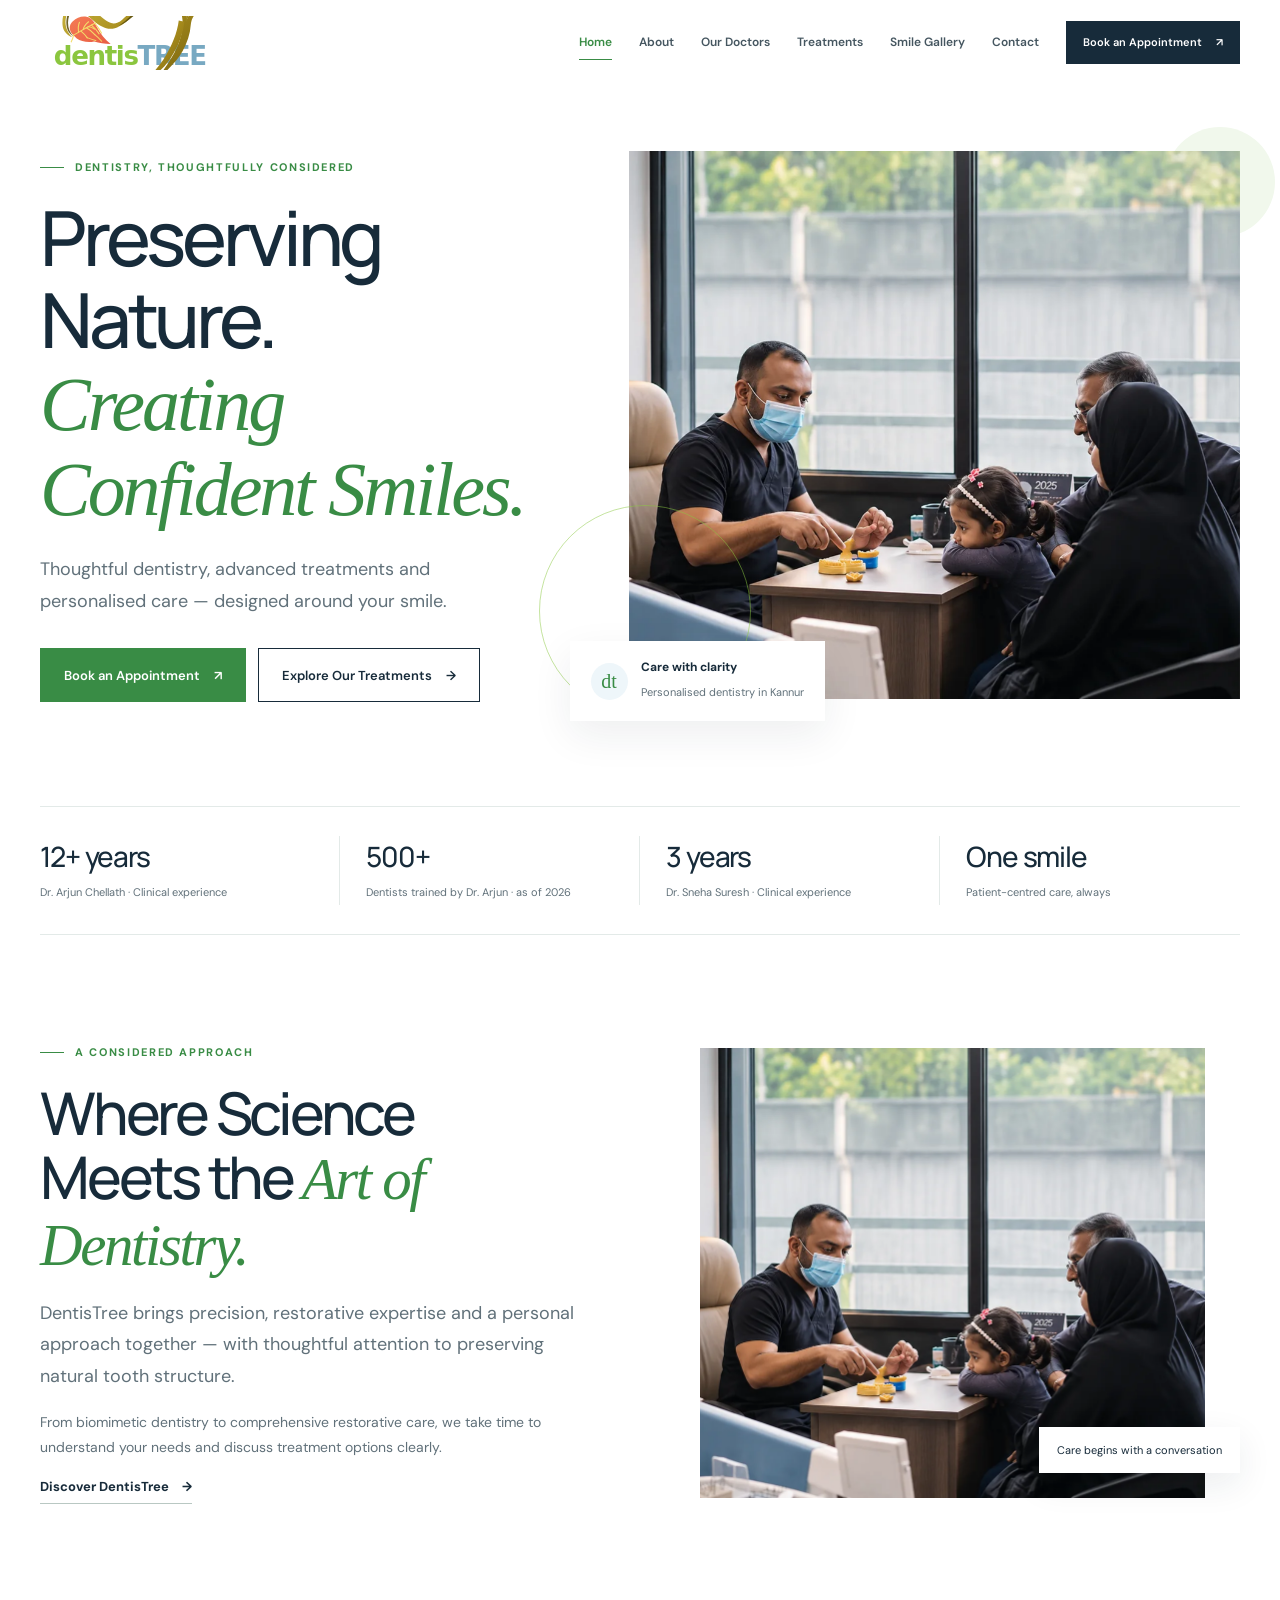
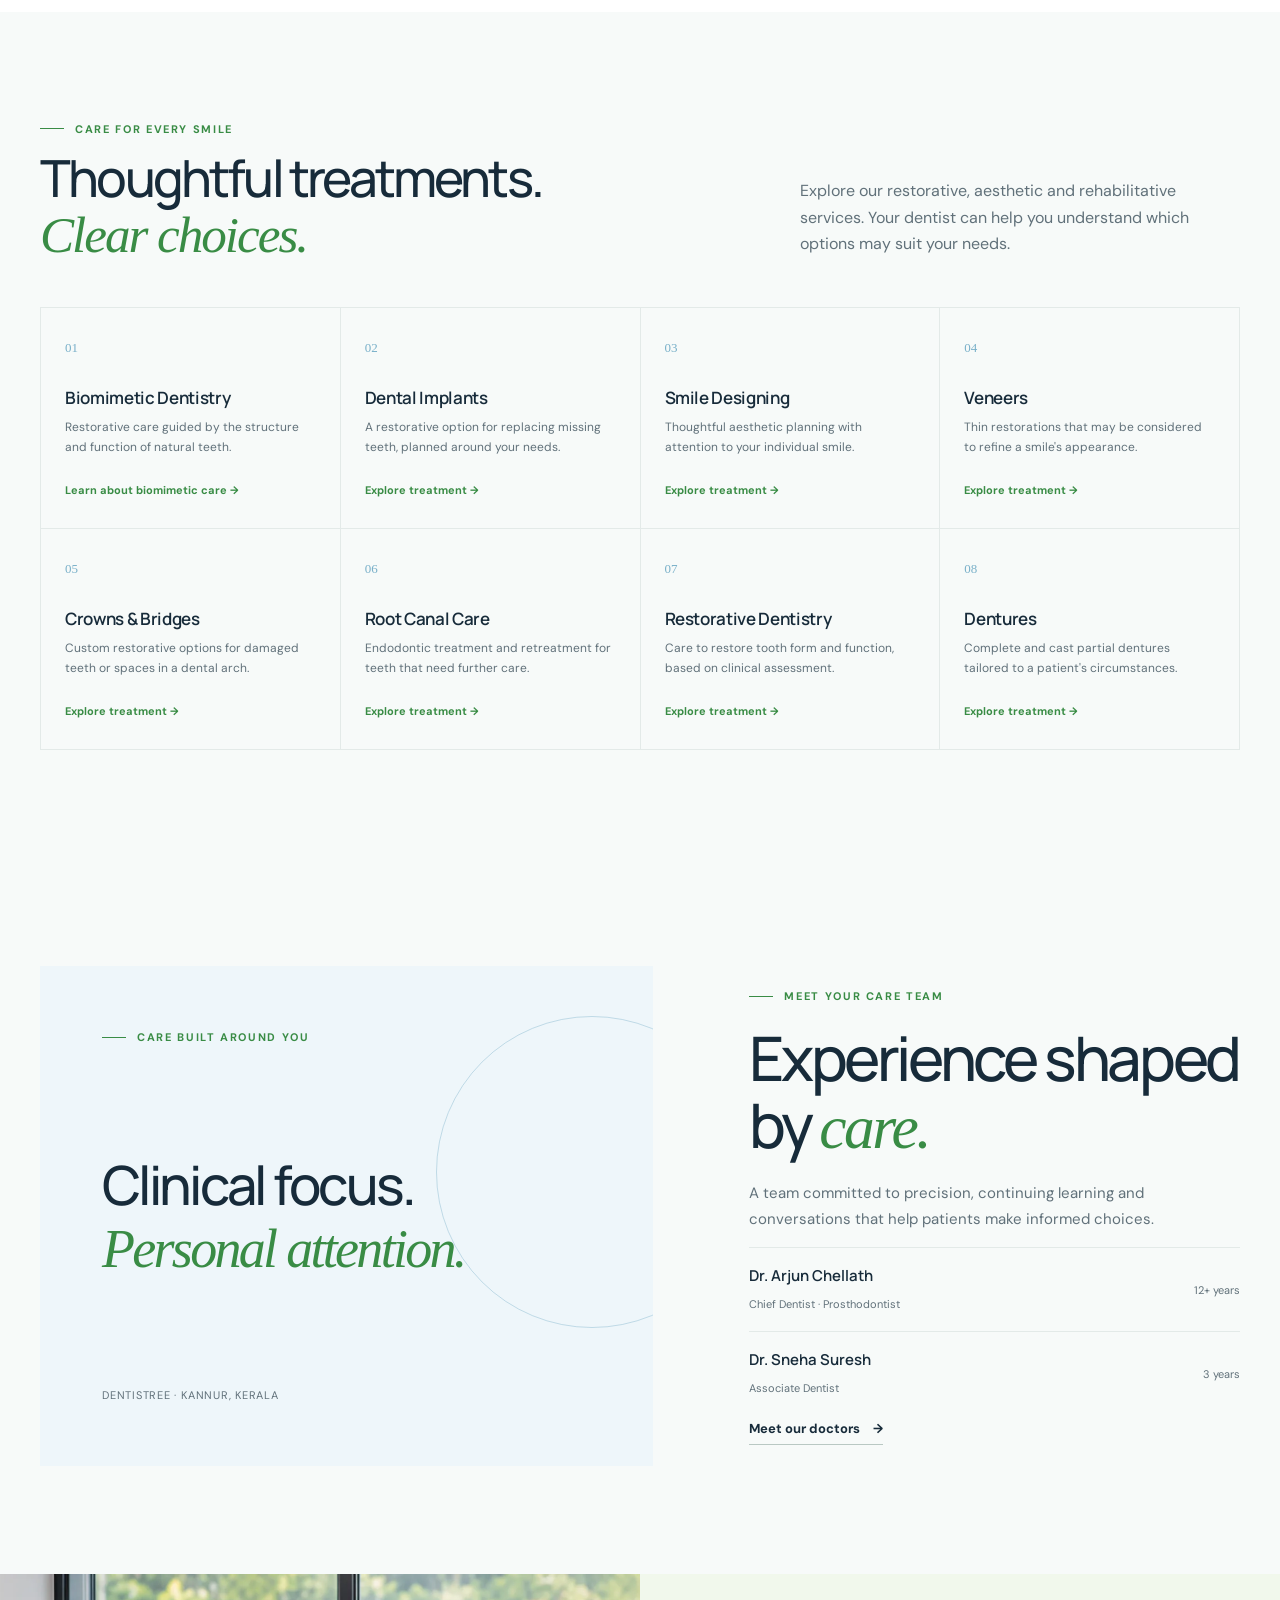
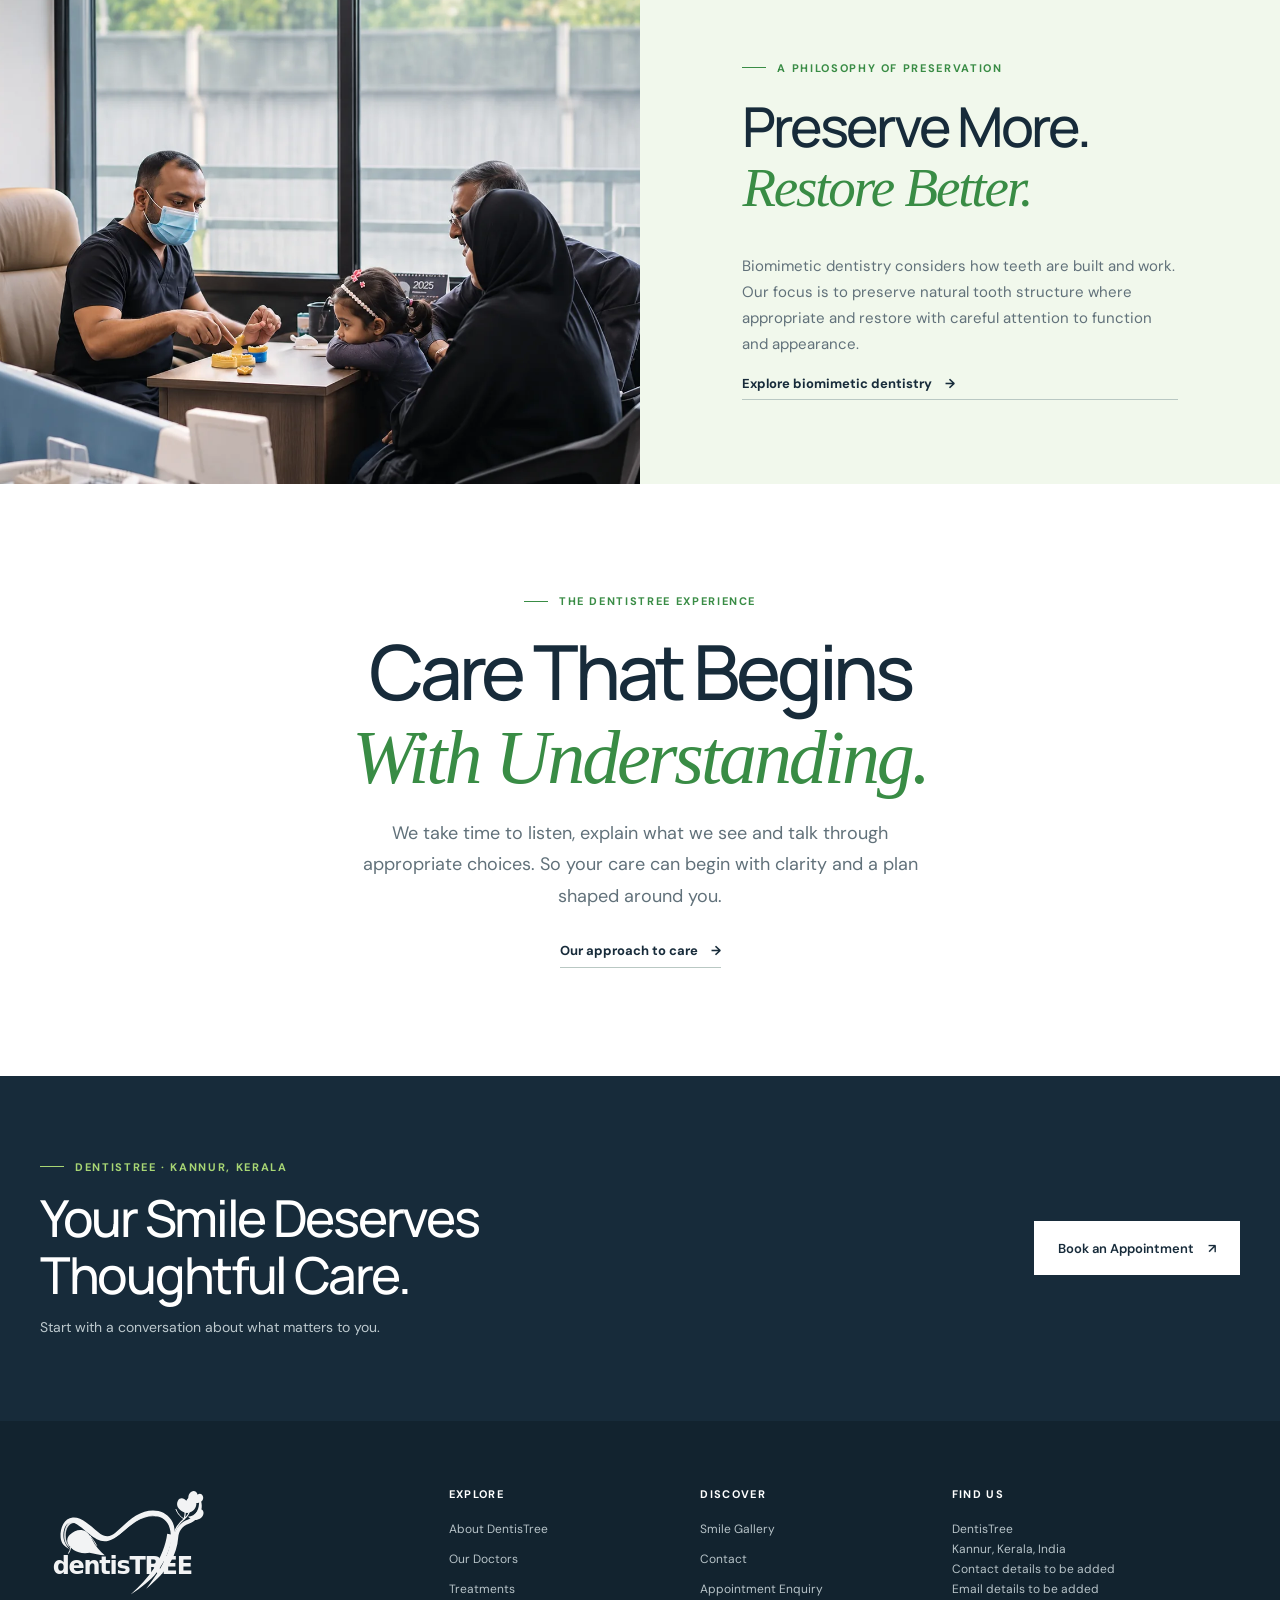
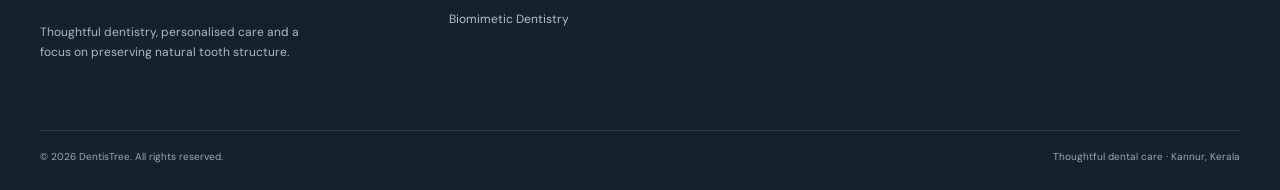
==== index.html @ 4302fa76 "new commit" ====
<!doctype html>
<html lang="en"><head><meta charset="utf-8"><meta name="viewport" content="width=device-width, initial-scale=1"><title>DentisTree | Thoughtful Dental Care in Kannur, Kerala</title><meta name="description" content="Thoughtful, patient-centred dental care in Kannur, Kerala. Explore restorative, implant and biomimetic dentistry at DentisTree."><meta property="og:title" content="DentisTree | Thoughtful Dental Care in Kannur"><meta property="og:description" content="Preserving nature. Creating confident smiles."><meta property="og:type" content="website"><meta property="og:image" content="images/optimized/consultation.webp"><link rel="icon" href="dentistree_logo.svg" type="image/svg+xml"><link rel="stylesheet" href="css/style.css"><script defer src="js/config.js"></script><script defer src="js/main.js"></script><script type="application/ld+json">{"@context":"https://schema.org","@type":"Dentist","name":"DentisTree","address":{"@type":"PostalAddress","addressLocality":"Kannur","addressRegion":"Kerala","addressCountry":"IN"},"medicalSpecialty":"Dentistry"}</script></head><body>
<header class="site-header"><div class="wrap nav-wrap"><a class="brand" href="index.html" aria-label="DentisTree home"><img src="dentistree_logo.svg" alt="DentisTree"></a><button class="menu-toggle" aria-label="Open navigation" aria-expanded="false"><span></span><span></span></button><nav class="nav" aria-label="Main navigation"><a href="index.html" aria-current="page">Home</a><a href="about.html">About</a><a href="doctors.html">Our Doctors</a><a href="treatments.html">Treatments</a><a href="gallery.html">Smile Gallery</a><a href="contact.html">Contact</a><a class="btn" href="contact.html">Book an Appointment <span>↗</span></a></nav></div></header>
<main><section class="hero"><div class="wrap hero-grid"><div class="hero-copy"><div class="eyebrow">Dentistry, thoughtfully considered</div><h1 class="display">Preserving Nature.<br><em>Creating Confident Smiles.</em></h1><p class="lead">Thoughtful dentistry, advanced treatments and personalised care — designed around your smile.</p><div class="hero-actions"><a class="btn btn-green" href="contact.html">Book an Appointment <span>↗</span></a><a class="btn btn-light" href="treatments.html">Explore Our Treatments <span>→</span></a></div></div><div class="hero-art"><div class="hero-photo"><img src="images/optimized/consultation.webp" alt="A DentisTree dentist explaining a dental model to a family" fetchpriority="high"></div><div class="hero-note"><div class="note-mark">dt</div><div><b>Care with clarity</b><span>Personalised dentistry in Kannur</span></div></div></div></div></section>
<section class="wrap"><div class="stats"><div class="stat reveal"><strong>12+ years</strong><span>Dr. Arjun Chellath · Clinical experience</span></div><div class="stat reveal"><strong>500+</strong><span>Dentists trained by Dr. Arjun · as of 2026</span></div><div class="stat reveal"><strong>3 years</strong><span>Dr. Sneha Suresh · Clinical experience</span></div><div class="stat reveal"><strong>One smile</strong><span>Patient-centred care, always</span></div></div></section>
<section class="section"><div class="wrap intro-grid"><div class="intro-copy reveal"><div class="eyebrow">A considered approach</div><h2 class="display">Where Science Meets the <em>Art of Dentistry.</em></h2><p class="lead">DentisTree brings precision, restorative expertise and a personal approach together — with thoughtful attention to preserving natural tooth structure.</p><p class="lead" style="font-size:14px">From biomimetic dentistry to comprehensive restorative care, we take time to understand your needs and discuss treatment options clearly.</p><a class="text-link" href="about.html">Discover DentisTree <span>→</span></a></div><div class="intro-image reveal"><img src="images/optimized/consultation.webp" alt="Dentist discussing dental models with a family" loading="lazy"><div class="image-caption">Care begins with a conversation</div></div></div></section>
<section class="section" style="background:#f7faf9"><div class="wrap"><div class="section-head reveal"><div><div class="eyebrow">Care for every smile</div><h2 class="display">Thoughtful treatments.<br><em>Clear choices.</em></h2></div><p>Explore our restorative, aesthetic and rehabilitative services. Your dentist can help you understand which options may suit your needs.</p></div><div class="treatment-grid stagger"><article class="treatment-item reveal"><span class="num">01</span><h3>Biomimetic Dentistry</h3><p>Restorative care guided by the structure and function of natural teeth.</p><a href="biomimetic.html">Learn about biomimetic care →</a></article><article class="treatment-item reveal"><span class="num">02</span><h3>Dental Implants</h3><p>A restorative option for replacing missing teeth, planned around your needs.</p><a href="treatments.html#implants">Explore treatment →</a></article><article class="treatment-item reveal"><span class="num">03</span><h3>Smile Designing</h3><p>Thoughtful aesthetic planning with attention to your individual smile.</p><a href="treatments.html#smile-designing">Explore treatment →</a></article><article class="treatment-item reveal"><span class="num">04</span><h3>Veneers</h3><p>Thin restorations that may be considered to refine a smile's appearance.</p><a href="treatments.html#veneers">Explore treatment →</a></article><article class="treatment-item reveal"><span class="num">05</span><h3>Crowns & Bridges</h3><p>Custom restorative options for damaged teeth or spaces in a dental arch.</p><a href="treatments.html#crowns">Explore treatment →</a></article><article class="treatment-item reveal"><span class="num">06</span><h3>Root Canal Care</h3><p>Endodontic treatment and retreatment for teeth that need further care.</p><a href="treatments.html#root-canal">Explore treatment →</a></article><article class="treatment-item reveal"><span class="num">07</span><h3>Restorative Dentistry</h3><p>Care to restore tooth form and function, based on clinical assessment.</p><a href="treatments.html#restorative">Explore treatment →</a></article><article class="treatment-item reveal"><span class="num">08</span><h3>Dentures</h3><p>Complete and cast partial dentures tailored to a patient's circumstances.</p><a href="treatments.html#dentures">Explore treatment →</a></article></div></div></section>
<section class="section team-section"><div class="wrap team-grid"><div class="team-art reveal"><span class="eyebrow">Care built around you</span><strong>Clinical focus.<br><em>Personal attention.</em></strong><span class="team-art-note">DentisTree · Kannur, Kerala</span></div><div class="team-copy reveal"><div class="eyebrow">Meet your care team</div><h2 class="display">Experience shaped by <em>care.</em></h2><p class="lead" style="font-size:15px">A team committed to precision, continuing learning and conversations that help patients make informed choices.</p><div class="doctor-mini"><div><strong>Dr. Arjun Chellath</strong><br><span>Chief Dentist · Prosthodontist</span></div><span>12+ years</span></div><div class="doctor-mini"><div><strong>Dr. Sneha Suresh</strong><br><span>Associate Dentist</span></div><span>3 years</span></div><a class="text-link" href="doctors.html">Meet our doctors <span>→</span></a></div></div></section>
<section class="feature-band"><div class="feature-image"><img src="images/optimized/consultation.webp" alt="A dentist explains a treatment model to a family" loading="lazy"></div><div class="feature-copy reveal"><div class="eyebrow">A philosophy of preservation</div><h2 class="display">Preserve More.<br><em>Restore Better.</em></h2><p class="lead" style="font-size:15px">Biomimetic dentistry considers how teeth are built and work. Our focus is to preserve natural tooth structure where appropriate and restore with careful attention to function and appearance.</p><a class="text-link" href="biomimetic.html">Explore biomimetic dentistry <span>→</span></a></div></section>
<section class="section"><div class="wrap" style="max-width:780px;text-align:center"><div class="eyebrow" style="justify-content:center">The DentisTree experience</div><h2 class="display">Care That Begins<br><em>With Understanding.</em></h2><p class="lead" style="margin:0 auto">We take time to listen, explain what we see and talk through appropriate choices. So your care can begin with clarity and a plan shaped around you.</p><div style="margin-top:25px"><a class="text-link" href="about.html">Our approach to care <span>→</span></a></div></div></section>
<section class="cta-section"><div class="wrap cta-row"><div><div class="eyebrow">DentisTree · Kannur, Kerala</div><h2>Your Smile Deserves<br>Thoughtful Care.</h2><p>Start with a conversation about what matters to you.</p></div><a class="btn" href="contact.html">Book an Appointment <span>↗</span></a></div></section></main>
<footer class="footer"><div class="wrap"><div class="footer-grid"><div class="footer-brand"><img src="dentistree_logo.svg" alt="DentisTree"><p>Thoughtful dentistry, personalised care and a focus on preserving natural tooth structure.</p></div><div><h4>Explore</h4><div class="footer-links"><a href="about.html">About DentisTree</a><a href="doctors.html">Our Doctors</a><a href="treatments.html">Treatments</a><a href="biomimetic.html">Biomimetic Dentistry</a></div></div><div><h4>Discover</h4><div class="footer-links"><a href="gallery.html">Smile Gallery</a><a href="contact.html">Contact</a><a href="contact.html">Appointment Enquiry</a></div></div><div class="footer-contact"><h4>Find us</h4><p>DentisTree<br>Kannur, Kerala, India</p><p><a data-contact="phone" href="contact.html">Contact details to be added</a></p><p><a data-contact="email" href="contact.html">Email details to be added</a></p></div></div><div class="footer-bottom"><span>© <span data-year>2026</span> DentisTree. All rights reserved.</span><span>Thoughtful dental care · Kannur, Kerala</span></div></div></footer><div class="mobile-cta"><a href="contact.html" class="btn btn-green">Book an Appointment <span>↗</span></a></div>
</body></html>
---- css/style.css ----
@import url('https://fonts.googleapis.com/css2?family=DM+Sans:wght@400;500;600;700&family=Manrope:wght@400;500;600;700&display=swap');
:root{--ink:#172b3a;--muted:#61717a;--green:#8bc943;--deep:#398c45;--blue:#79b0c9;--soft:#f7faf9;--pale:#eef6fa;--line:#e3eae8;--serif:Georgia,'Times New Roman',serif;--sans:'DM Sans',Arial,sans-serif;--display:Manrope,'DM Sans',sans-serif;--wrap:1200px;--ease:cubic-bezier(.2,.7,.2,1)}
*{box-sizing:border-box}html{scroll-behavior:smooth;scroll-padding-top:100px}body{margin:0;color:var(--ink);font:16px/1.65 var(--sans);background:#fff;-webkit-font-smoothing:antialiased}img{display:block;max-width:100%}a{color:inherit;text-decoration:none}button,input,select,textarea{font:inherit}button,a{-webkit-tap-highlight-color:transparent}.wrap{width:min(var(--wrap),calc(100% - 64px));margin-inline:auto}
.eyebrow{display:flex;align-items:center;gap:11px;color:var(--deep);font-size:11px;font-weight:700;letter-spacing:.15em;text-transform:uppercase}.eyebrow:before{content:'';width:24px;height:1px;background:currentColor}.display{font:500 clamp(40px,6vw,76px)/1.08 var(--display);letter-spacing:-.055em;margin:20px 0}.display em{font-family:var(--serif);font-weight:400;color:var(--deep);letter-spacing:-.04em}.lead{font-size:18px;line-height:1.75;color:var(--muted);max-width:590px}
.section{padding:108px 0}.section-head{display:flex;align-items:end;justify-content:space-between;gap:32px;margin-bottom:44px}.section-head .display{font-size:clamp(36px,4vw,54px);margin:12px 0 0}.section-head p{max-width:440px;color:var(--muted);margin:0 0 5px}
.btn{min-height:54px;display:inline-flex;align-items:center;justify-content:center;gap:14px;padding:0 23px;border:1px solid var(--ink);background:var(--ink);color:#fff;font-size:13px;font-weight:600;transition:background .3s,border-color .3s,transform .3s var(--ease);cursor:pointer}.btn:hover{background:var(--deep);border-color:var(--deep);transform:translateY(-2px)}.btn-light{background:transparent;color:var(--ink)}.btn-light:hover{color:#fff}.btn-green{background:var(--deep);border-color:var(--deep)}.text-link{display:inline-flex;align-items:center;gap:13px;font-size:13px;font-weight:700;color:var(--ink);border-bottom:1px solid #b9c8c3;padding-bottom:5px;transition:gap .25s,color .25s}.text-link:hover{gap:20px;color:var(--deep)}
.site-header{height:86px;position:sticky;top:0;z-index:50;background:rgba(255,255,255,.96);border-bottom:1px solid transparent;transition:height .25s,border .25s,box-shadow .25s;backdrop-filter:blur(14px)}.site-header.scrolled{height:74px;border-color:var(--line);box-shadow:0 8px 30px #172b3a0a}.nav-wrap{height:100%;display:flex;align-items:center;justify-content:space-between}.brand{position:relative;display:block;flex:0 0 180px;width:180px;height:54px;overflow:hidden}.brand img{position:absolute;left:0;top:-55px;width:180px;height:135px;max-width:none}.nav{display:flex;align-items:center;gap:27px}.nav a:not(.btn){font-size:12px;font-weight:600;color:#455660;position:relative;padding:8px 0}.nav a:not(.btn):after{content:'';position:absolute;height:1px;width:0;bottom:0;left:0;background:var(--deep);transition:width .25s}.nav a:not(.btn):hover:after,.nav a[aria-current=page]:after{width:100%}.nav a[aria-current=page]{color:var(--deep)}.nav .btn{min-height:43px;padding:0 16px;font-size:11px}.menu-toggle{display:none;border:0;background:none;padding:10px;color:var(--ink)}.menu-toggle span{display:block;width:23px;height:1px;background:currentColor;margin:5px;transition:transform .25s}
.hero{padding:54px 0 74px;overflow:hidden}.hero-grid{display:grid;grid-template-columns:.88fr 1.12fr;align-items:center;gap:5.3%;min-height:570px}.hero-copy{padding:18px 0 30px;position:relative;z-index:2}.hero-copy .display{max-width:620px}.hero-copy .lead{margin:24px 0 31px}.hero-actions{display:flex;flex-wrap:wrap;gap:12px}.hero-art{height:570px;position:relative}.hero-photo{position:absolute;inset:0 0 22px 25px;overflow:hidden;background:#f2f4f1}.hero-photo img{width:100%;height:100%;object-fit:cover;object-position:center 28%;animation:heroIn 1.1s var(--ease) both}.hero-art:before{content:'';position:absolute;width:210px;height:210px;border:1px solid #8bc94380;border-radius:50%;left:-65px;bottom:4px;z-index:1;animation:leafFloat 7s ease-in-out infinite}.hero-art:after{content:'';position:absolute;width:110px;height:110px;border-radius:50%;background:#f1f8ec;right:-35px;top:-24px;z-index:-1}.hero-note{position:absolute;z-index:2;left:-34px;bottom:0;background:#fff;padding:17px 21px;box-shadow:0 14px 40px #172b3a13;display:flex;align-items:center;gap:13px}.note-mark{width:37px;height:37px;border-radius:50%;background:var(--pale);display:grid;place-items:center;color:var(--deep);font:20px var(--serif)}.hero-note b{display:block;font-size:12px}.hero-note span{font-size:11px;color:var(--muted)}
.stats{border-top:1px solid var(--line);border-bottom:1px solid var(--line);display:grid;grid-template-columns:repeat(4,1fr);padding:29px 0}.stat{padding:4px 26px;border-right:1px solid var(--line)}.stat:first-child{padding-left:0}.stat:last-child{border:0}.stat strong{font:500 28px/1.2 var(--display);letter-spacing:-.04em}.stat span{display:block;color:var(--muted);font-size:11px;margin-top:7px}
.intro-grid{display:grid;grid-template-columns:1fr 1fr;gap:10%;align-items:center}.intro-copy .display{font-size:clamp(38px,4.6vw,60px)}.intro-image{position:relative;margin-right:35px}.intro-image img{height:450px;width:100%;object-fit:cover}.image-caption{position:absolute;right:-35px;bottom:25px;background:#fff;padding:14px 18px;font-size:11px;box-shadow:0 12px 35px #172b3a15}
.treatment-grid{display:grid;grid-template-columns:repeat(4,1fr);border-top:1px solid var(--line);border-left:1px solid var(--line)}.treatment-item{min-height:215px;padding:26px 24px;border-right:1px solid var(--line);border-bottom:1px solid var(--line);transition:background .3s}.treatment-item:hover{background:var(--soft)}.treatment-item .num{font:13px var(--serif);color:var(--blue)}.treatment-item h3{font:600 17px var(--display);margin:26px 0 9px;letter-spacing:-.02em}.treatment-item p{font-size:12px;color:var(--muted);line-height:1.65;margin:0 0 18px}.treatment-item a{font-size:11px;font-weight:700;color:var(--deep)}
.team-section{background:var(--soft)}.team-grid{display:grid;grid-template-columns:1fr .8fr;gap:8%;align-items:center}.team-photo{height:590px;overflow:hidden;background:#131823}.team-photo img{width:100%;height:100%;object-fit:cover;object-position:center 30%}.team-copy .display{font-size:clamp(40px,4.8vw,62px)}.doctor-mini{border-top:1px solid var(--line);padding:15px 0;display:flex;align-items:center;justify-content:space-between}.doctor-mini strong{font:600 15px var(--display)}.doctor-mini span{font-size:11px;color:var(--muted)}
.feature-band{display:grid;grid-template-columns:1fr 1fr;min-height:510px}.feature-image{min-height:510px;overflow:hidden}.feature-image img{height:100%;width:100%;object-fit:cover}.feature-copy{background:#f1f8ec;padding:80px clamp(36px,8vw,120px);display:flex;flex-direction:column;justify-content:center}.feature-copy .display{font-size:clamp(38px,4.3vw,58px)}.quote{font:italic 20px/1.55 var(--serif);color:#3c5159;border-left:2px solid var(--green);padding-left:22px;margin:28px 0}
.cta-section{background:var(--ink);color:#fff;padding:82px 0}.cta-row{display:flex;align-items:center;justify-content:space-between;gap:32px}.cta-row h2{font:500 clamp(32px,4vw,51px)/1.12 var(--display);letter-spacing:-.045em;margin:13px 0}.cta-row p{color:#bdc9ce;font-size:14px;margin:0}.cta-row .eyebrow{color:#a8d674}.cta-row .btn{background:#fff;color:var(--ink);border-color:#fff}.cta-row .btn:hover{background:var(--green);border-color:var(--green)}
.footer{background:#12232f;color:#dbe3e6;padding:58px 0 24px}.footer-grid{display:grid;grid-template-columns:1.4fr .8fr .8fr 1.1fr;gap:42px;padding-bottom:48px}.footer-brand img{width:165px;filter:brightness(0) invert(1);opacity:.95}.footer-brand p{font-size:12px;color:#aebcc1;max-width:260px;margin:20px 0}.footer h4{font-size:11px;text-transform:uppercase;letter-spacing:.12em;color:#fff;margin:6px 0 17px}.footer-links{display:grid;gap:10px}.footer-links a,.footer-contact p{font-size:12px;color:#b7c3c8;margin:0}.footer-links a:hover{color:#fff}.footer-bottom{display:flex;justify-content:space-between;border-top:1px solid #ffffff20;padding-top:18px;font-size:10px;color:#9aabb1}
.page-hero{padding:84px 0 75px;background:var(--soft);position:relative;overflow:hidden}.page-hero:after{content:'';position:absolute;width:380px;height:380px;border:1px solid #8bc94350;border-radius:50%;right:-120px;top:-190px}.page-hero .display{max-width:850px}.page-hero p{max-width:630px;color:var(--muted);font-size:17px}.breadcrumb{font-size:11px;color:#708087;margin-bottom:29px}.breadcrumb a{color:var(--deep)}.page-hero-grid{display:grid;grid-template-columns:1.1fr .9fr;gap:8%;align-items:center}.page-hero-image{height:390px;overflow:hidden}.page-hero-image img{height:100%;width:100%;object-fit:cover}
.prose{max-width:720px}.prose p{color:var(--muted);margin:0 0 19px}.prose h2{font:500 34px/1.2 var(--display);letter-spacing:-.04em;margin:44px 0 16px}.values-grid{display:grid;grid-template-columns:repeat(3,1fr);gap:1px;background:var(--line);border:1px solid var(--line);margin-top:45px}.value{background:#fff;padding:29px}.value small{color:var(--deep);letter-spacing:.12em;font-size:10px}.value h3{font:600 18px var(--display);margin:13px 0 8px}.value p{font-size:12px;color:var(--muted);margin:0}
.doctor-profile{display:grid;grid-template-columns:.8fr 1.2fr;gap:8%;padding:82px 0;border-bottom:1px solid var(--line);align-items:center}.doctor-profile:nth-child(even){grid-template-columns:1.2fr .8fr}.doctor-profile:nth-child(even) .doctor-portrait{order:2}.doctor-portrait{height:580px;background:#131823;overflow:hidden}.doctor-portrait img{width:100%;height:100%;object-fit:cover;object-position:center 28%}.doctor-profile:first-child .doctor-portrait img{object-position:75% center}.doctor-profile:nth-child(2) .doctor-portrait img{object-position:20% center}.doctor-info h2{font:500 clamp(35px,4vw,52px)/1.1 var(--display);letter-spacing:-.045em;margin:10px 0}.doctor-role{font-size:12px;color:var(--deep);font-weight:700}.doctor-credentials{font:italic 16px var(--serif);color:#506169;margin:8px 0 24px}.doctor-info p{color:var(--muted);font-size:14px}.doctor-info .quote{font-size:17px}
.treatment-list{border-top:1px solid var(--line)}.treatment-row{display:grid;grid-template-columns:70px 1fr 1fr 115px;gap:25px;align-items:start;padding:28px 0;border-bottom:1px solid var(--line)}.treatment-row .number{font:16px var(--serif);color:var(--blue);padding-top:4px}.treatment-row h2{font:600 20px var(--display);margin:0;letter-spacing:-.025em}.treatment-row p{margin:0;color:var(--muted);font-size:13px}.treatment-row .text-link{font-size:11px;justify-self:end}
.steps{display:grid;grid-template-columns:repeat(3,1fr);gap:32px}.step{border-top:1px solid var(--green);padding-top:17px}.step strong{font:14px var(--serif);color:var(--deep)}.step h3{font:600 19px var(--display);margin:14px 0 8px}.step p{font-size:13px;color:var(--muted);margin:0}

.feature-band{display:grid;grid-template-columns:1fr 1fr;min-height:510px}.feature-image{min-height:510px;overflow:hidden}.feature-image img{height:100%;width:100%;object-fit:cover}.feature-copy{background:#f1f8ec;padding:80px clamp(36px,8vw,120px);display:flex;flex-direction:column;justify-content:center}.feature-copy .display{font-size:clamp(38px,4.3vw,58px)}.quote{font:italic 20px/1.55 var(--serif);color:#3c5159;border-left:2px solid var(--green);padding-left:22px;margin:28px 0}
.cta-section{background:var(--ink);color:#fff;padding:82px 0}.cta-row{display:flex;align-items:center;justify-content:space-between;gap:32px}.cta-row h2{font:500 clamp(32px,4vw,51px)/1.12 var(--display);letter-spacing:-.045em;margin:13px 0}.cta-row p{color:#bdc9ce;font-size:14px;margin:0}.cta-row .eyebrow{color:#a8d674}.cta-row .btn{background:#fff;color:var(--ink);border-color:#fff}.cta-row .btn:hover{background:var(--green);border-color:var(--green)}
.footer{background:#12232f;color:#dbe3e6;padding:58px 0 24px}.footer-grid{display:grid;grid-template-columns:1.4fr .8fr .8fr 1.1fr;gap:42px;padding-bottom:48px}.footer-brand img{width:165px;filter:brightness(0) invert(1);opacity:.95}.footer-brand p{font-size:12px;color:#aebcc1;max-width:260px;margin:20px 0}.footer h4{font-size:11px;text-transform:uppercase;letter-spacing:.12em;color:#fff;margin:6px 0 17px}.footer-links{display:grid;gap:10px}.footer-links a,.footer-contact p{font-size:12px;color:#b7c3c8;margin:0}.footer-links a:hover{color:#fff}.footer-bottom{display:flex;justify-content:space-between;border-top:1px solid #ffffff20;padding-top:18px;font-size:10px;color:#9aabb1}
.page-hero{padding:84px 0 75px;background:var(--soft);position:relative;overflow:hidden}.page-hero:after{content:'';position:absolute;width:380px;height:380px;border:1px solid #8bc94350;border-radius:50%;right:-120px;top:-190px}.page-hero .display{max-width:850px}.page-hero p{max-width:630px;color:var(--muted);font-size:17px}.breadcrumb{font-size:11px;color:#708087;margin-bottom:29px}.breadcrumb a{color:var(--deep)}.page-hero-grid{display:grid;grid-template-columns:1.1fr .9fr;gap:8%;align-items:center}.page-hero-image{height:390px;overflow:hidden}.page-hero-image img{height:100%;width:100%;object-fit:cover}
.prose{max-width:720px}.prose p{color:var(--muted);margin:0 0 19px}.prose h2{font:500 34px/1.2 var(--display);letter-spacing:-.04em;margin:44px 0 16px}.values-grid{display:grid;grid-template-columns:repeat(3,1fr);gap:1px;background:var(--line);border:1px solid var(--line);margin-top:45px}.value{background:#fff;padding:29px}.value small{color:var(--deep);letter-spacing:.12em;font-size:10px}.value h3{font:600 18px var(--display);margin:13px 0 8px}.value p{font-size:12px;color:var(--muted);margin:0}
.doctor-profile{display:grid;grid-template-columns:.8fr 1.2fr;gap:8%;padding:82px 0;border-bottom:1px solid var(--line);align-items:center}.doctor-profile:nth-child(even){grid-template-columns:1.2fr .8fr}.doctor-profile:nth-child(even) .doctor-portrait{order:2}.doctor-portrait{height:580px;background:#131823;overflow:hidden}.doctor-portrait img{width:100%;height:100%;object-fit:cover;object-position:center 28%}.doctor-profile:first-child .doctor-portrait img{object-position:75% center}.doctor-profile:nth-child(2) .doctor-portrait img{object-position:20% center}.doctor-info h2{font:500 clamp(35px,4vw,52px)/1.1 var(--display);letter-spacing:-.045em;margin:10px 0}.doctor-role{font-size:12px;color:var(--deep);font-weight:700}.doctor-credentials{font:italic 16px var(--serif);color:#506169;margin:8px 0 24px}.doctor-info p{color:var(--muted);font-size:14px}.doctor-info .quote{font-size:17px}
.treatment-list{border-top:1px solid var(--line)}.treatment-row{display:grid;grid-template-columns:70px 1fr 1fr 115px;gap:25px;align-items:start;padding:28px 0;border-bottom:1px solid var(--line)}.treatment-row .number{font:16px var(--serif);color:var(--blue);padding-top:4px}.treatment-row h2{font:600 20px var(--display);margin:0;letter-spacing:-.025em}.treatment-row p{margin:0;color:var(--muted);font-size:13px}.treatment-row .text-link{font-size:11px;justify-self:end}
.steps{display:grid;grid-template-columns:repeat(3,1fr);gap:32px}.step{border-top:1px solid var(--green);padding-top:17px}.step strong{font:14px var(--serif);color:var(--deep)}.step h3{font:600 19px var(--display);margin:14px 0 8px}.step p{font-size:13px;color:var(--muted);margin:0}
.gallery-grid{display:grid;grid-template-columns:1.1fr .9fr .9fr;grid-auto-rows:250px;gap:14px}.gallery-item{position:relative;overflow:hidden;background:#f4f7f5;border:1px solid var(--line);display:flex;align-items:end;padding:22px}.gallery-item:first-child{grid-row:span 2}.gallery-item:nth-child(4){grid-column:span 2}.gallery-item:before{content:'';position:absolute;inset:0;background:linear-gradient(145deg,#eef6fa,#f7faf9 55%,#eff5eb)}.gallery-item:nth-child(2):before{background:linear-gradient(135deg,#f1f8ec,#e8f1f3)}.gallery-item:nth-child(3):before{background:linear-gradient(135deg,#f4f1eb,#eef6fa)}.gallery-item:nth-child(4):before{background:linear-gradient(135deg,#eef6fa,#f3f7ef)}.gallery-item:nth-child(5):before{background:linear-gradient(145deg,#f6f6f2,#eef4f6)}
.gallery-orbit{position:absolute;border:1px solid #8bc94366;border-radius:50%;width:170px;height:170px;top:25%;left:50%;transform:translate(-50%,-15%);transition:transform .5s var(--ease)}.gallery-orbit:after{content:'';position:absolute;inset:21px;border:1px solid #79b0c966;border-radius:50%}.gallery-item:hover .gallery-orbit,.gallery-item:focus-within .gallery-orbit{transform:translate(-50%,-15%) scale(1.08)}.placeholder-tag{position:absolute;top:18px;right:18px;font-size:9px;letter-spacing:.11em;text-transform:uppercase;color:#687b81;background:#ffffffba;padding:6px 9px}.gallery-item h3,.gallery-item p{position:relative;margin:0}.gallery-item h3{font:600 16px var(--display)}.gallery-item p{font-size:11px;color:var(--muted);margin-top:4px}.gallery-item button{position:absolute;inset:0;border:0;background:transparent;cursor:pointer}.gallery-note{margin-top:20px;color:var(--muted);font-size:12px}
.lightbox{position:fixed;inset:0;z-index:100;background:#10232eef;color:white;display:none;align-items:center;justify-content:center;padding:30px}.lightbox.open{display:flex}.lightbox-inner{text-align:center;max-width:560px}.lightbox-inner .placeholder-large{width:min(70vw,480px);height:min(55vh,390px);margin:auto auto 20px;border:1px solid #ffffff45;display:grid;place-items:center;background:linear-gradient(135deg,#ffffff08,#ffffff14)}.lightbox-inner p{color:#c6d0d4}.lightbox-close{position:absolute;right:28px;top:20px;background:none;border:0;color:white;font-size:32px;cursor:pointer}
.contact-grid{display:grid;grid-template-columns:.85fr 1.15fr;gap:8%;align-items:start}.contact-card{background:var(--soft);padding:34px}.contact-card h2{font:500 28px var(--display);margin:0 0 20px}.contact-line{padding:17px 0;border-bottom:1px solid var(--line)}.contact-line b{display:block;font-size:11px;color:var(--deep);text-transform:uppercase;letter-spacing:.1em}.contact-line span{display:block;font-size:14px;color:var(--ink);margin-top:4px}
.map-placeholder{height:210px;margin-top:24px;background:var(--pale);border:1px solid #dbe9ed;display:grid;place-items:center;text-align:center;padding:22px;color:var(--muted);font-size:12px}.map-placeholder strong{display:block;color:var(--ink);font-size:14px;margin-bottom:5px}.map-placeholder.map-ready{display:block;padding:0}.map-placeholder iframe{width:100%;height:100%;border:0}.form-panel h2{font:500 36px var(--display);letter-spacing:-.035em;margin:0 0 8px}.form-panel>p{color:var(--muted);font-size:13px;margin:0 0 27px}.form-grid{display:grid;grid-template-columns:1fr 1fr;gap:17px}.field{display:grid;gap:7px}.field.full{grid-column:1/-1}.field label{font-size:11px;font-weight:700}.field input,.field select,.field textarea{width:100%;background:#fff;border:1px solid #d8e1df;padding:12px 13px;outline:none;color:var(--ink);font-size:13px;transition:border .2s}.field input:focus,.field select:focus,.field textarea:focus{border-color:var(--deep);box-shadow:0 0 0 3px #8bc94320}.field textarea{min-height:115px;resize:vertical}.form-actions{margin-top:20px;display:flex;align-items:center;gap:17px}.form-hint{font-size:11px;color:var(--muted)}.form-status{margin-top:18px;padding:14px;background:var(--pale);font-size:13px;display:none}.form-status.show{display:block}.form-status strong,.form-status>span{display:block}.notice{font-size:11px;color:var(--muted);margin-top:15px}
.reveal{opacity:0;transform:translateY(20px);transition:opacity .75s var(--ease),transform .75s var(--ease)}.reveal.visible{opacity:1;transform:none}.stagger>*{transition-delay:calc(var(--i,0)*90ms)}.sr-only{position:absolute;width:1px;height:1px;padding:0;margin:-1px;overflow:hidden;clip:rect(0,0,0,0);white-space:nowrap;border:0}:focus-visible{outline:3px solid #79b0c9;outline-offset:3px}.mobile-cta{display:none}
@keyframes heroIn{from{transform:scale(1.035);opacity:.7}to{transform:scale(1);opacity:1}}@keyframes leafFloat{0%,100%{transform:translateY(0)}50%{transform:translateY(-8px)}}
@media(max-width:1000px){.wrap{width:min(var(--wrap),calc(100% - 44px))}.nav{gap:17px}.nav .btn{display:none}.hero-grid{gap:4%}.hero-art{height:500px}.hero-photo{inset:0 0 18px 18px}.stat{padding-inline:15px}.stat strong{font-size:24px}.treatment-grid{grid-template-columns:repeat(2,1fr)}.doctor-profile,.doctor-profile:nth-child(even){gap:5%}.doctor-portrait{height:500px}.footer-grid{gap:24px}}
@media(max-width:760px){html{scroll-padding-top:75px}.wrap{width:calc(100% - 40px)}.site-header{height:72px}.site-header.scrolled{height:66px}.brand{height:46px;width:148px;flex-basis:148px}.brand img{width:148px;height:111px;top:-45px}.menu-toggle{display:block;z-index:3}.nav{position:fixed;inset:72px 0 auto;background:#fff;padding:13px 24px 25px;display:flex;flex-direction:column;align-items:stretch;gap:0;box-shadow:0 18px 25px #172b3a12;transform:translateY(-130%);opacity:0;visibility:hidden;transition:transform .35s var(--ease),opacity .3s,visibility .3s}.nav.open{transform:translateY(0);opacity:1;visibility:visible}.nav a:not(.btn){padding:14px 2px;border-bottom:1px solid var(--line);font-size:14px}.nav a:not(.btn):after{display:none}.nav .btn{display:flex;margin-top:18px}.menu-toggle[aria-expanded=true] span:first-child{transform:translateY(3px) rotate(45deg)}.menu-toggle[aria-expanded=true] span:last-child{transform:translateY(-3px) rotate(-45deg)}
.hero{padding:35px 0 49px}.hero-grid{display:flex;flex-direction:column;align-items:stretch;gap:35px;min-height:0}.hero-copy{padding:0}.display{font-size:clamp(39px,11vw,59px);margin:16px 0}.hero-copy .lead{font-size:15px;margin:18px 0 24px}.hero-art{height:390px;margin-left:16px}.hero-photo{inset:0 0 14px 10px}.hero-note{left:-17px;bottom:0;padding:12px 14px}.hero-art:before{width:130px;height:130px;left:-30px}.hero-art:after{width:80px;height:80px;right:-17px}.btn{min-height:49px;padding-inline:16px;font-size:12px}
.stats{grid-template-columns:1fr 1fr;padding:7px 0}.stat{padding:16px 12px;border-bottom:1px solid var(--line)}.stat:nth-child(2){border-right:0}.stat:nth-child(3){padding-left:0;border-bottom:0}.stat:nth-child(4){border-bottom:0}.stat:first-child{padding-left:0}.stat strong{font-size:22px}.stat span{font-size:10px}.section{padding:70px 0}.section-head{display:block;margin-bottom:28px}.section-head .display{font-size:38px}.section-head p{font-size:13px;margin-top:15px}
.intro-grid,.team-grid{grid-template-columns:1fr;gap:33px}.intro-image{margin-right:16px;order:2}.intro-image img{height:330px}.image-caption{right:-16px}.intro-copy .display{font-size:40px}.lead{font-size:15px}.treatment-grid{grid-template-columns:1fr 1fr}.treatment-item{min-height:188px;padding:19px 15px}.treatment-item h3{font-size:15px;margin-top:19px}.treatment-item p{font-size:11px}.team-photo{height:430px;order:2}.team-copy .display{font-size:42px}.feature-band{grid-template-columns:1fr}.feature-image{min-height:340px;height:340px}.feature-copy{padding:54px 28px}.feature-copy .display{font-size:42px}.cta-section{padding:58px 0}.cta-row{align-items:flex-start;flex-direction:column}.cta-row h2{font-size:38px}
.footer-grid{grid-template-columns:1fr 1fr;gap:32px 22px}.footer-brand{grid-column:1/-1}.footer-bottom{gap:10px;flex-direction:column}.page-hero{padding:58px 0 50px}.page-hero-grid{grid-template-columns:1fr;gap:26px}.page-hero .display{font-size:43px}.page-hero p{font-size:14px}.page-hero-image{height:290px}.values-grid{grid-template-columns:1fr}.value{padding:23px}
.doctor-profile,.doctor-profile:nth-child(even){grid-template-columns:1fr;gap:26px;padding:55px 0}.doctor-profile:nth-child(even) .doctor-portrait{order:0}.doctor-portrait{height:min(115vw,500px)}.doctor-info h2{font-size:39px}.treatment-row{grid-template-columns:35px 1fr;gap:10px;padding:22px 0}.treatment-row p{grid-column:2;font-size:12px}.treatment-row .text-link{grid-column:2;justify-self:start}.treatment-row h2{font-size:18px}.steps{grid-template-columns:1fr;gap:25px}
.gallery-grid{grid-template-columns:1fr 1fr;grid-auto-rows:200px;gap:9px}.gallery-item:first-child{grid-row:span 2}.gallery-item:nth-child(4){grid-column:span 2}.gallery-item{padding:14px}.gallery-item h3{font-size:13px}.gallery-item p{font-size:10px}.gallery-orbit{width:115px;height:115px}.placeholder-tag{font-size:8px;top:10px;right:9px}.contact-grid{grid-template-columns:1fr;gap:35px}.contact-card{padding:25px}.form-panel h2{font-size:31px}.form-grid{grid-template-columns:1fr;gap:14px}.field.full{grid-column:auto}.form-actions{align-items:flex-start;flex-direction:column}.mobile-cta{display:flex;position:fixed;z-index:45;bottom:0;left:0;right:0;padding:10px 18px;background:#fff;border-top:1px solid var(--line)}.mobile-cta .btn{width:100%}.footer{padding-bottom:78px}}
@media(prefers-reduced-motion:reduce){*,*::before,*::after{scroll-behavior:auto!important;animation-duration:.01ms!important;animation-iteration-count:1!important;transition-duration:.01ms!important}.reveal{opacity:1;transform:none}}

.team-art{min-height:500px;padding:clamp(30px,5vw,62px);background:#eef6fa;position:relative;overflow:hidden;display:flex;flex-direction:column;align-items:flex-start;justify-content:space-between}.team-art:after{content:'';position:absolute;width:310px;height:310px;border:1px solid #79b0c966;border-radius:50%;right:-95px;top:50px;pointer-events:none}.team-art>strong{position:relative;z-index:1;font:500 clamp(34px,4.3vw,54px)/1.15 var(--display);letter-spacing:-.05em}.team-art>strong em{font-family:var(--serif);font-weight:400;color:var(--deep)}.team-art-note{font-size:11px;color:var(--muted);letter-spacing:.07em;text-transform:uppercase}.doctors-photo-row{display:grid;grid-template-columns:220px 1fr;align-items:center;gap:clamp(30px,7vw,88px)}.doctors-photo{width:220px;height:280px;overflow:hidden;background:#131823}.doctors-photo img{width:100%;height:100%;object-fit:cover;object-position:center 27%}.doctors-photo-row .display{font-size:clamp(34px,4.5vw,54px);max-width:650px}.doctor-profile-text{display:block;max-width:900px;margin-inline:auto;padding:66px 0}.doctor-profile-text .doctor-info{max-width:850px}.doctor-intro{padding:70px 0 45px}
@media(max-width:760px){.team-art{min-height:320px;order:2;padding:28px}.team-art:after{width:200px;height:200px;right:-70px;top:38px}.doctors-photo-row{grid-template-columns:120px 1fr;gap:22px}.doctors-photo{width:120px;height:165px}.doctors-photo-row .display{font-size:31px}.doctor-intro{padding:43px 0 20px}.doctor-profile-text{padding:44px 0}}
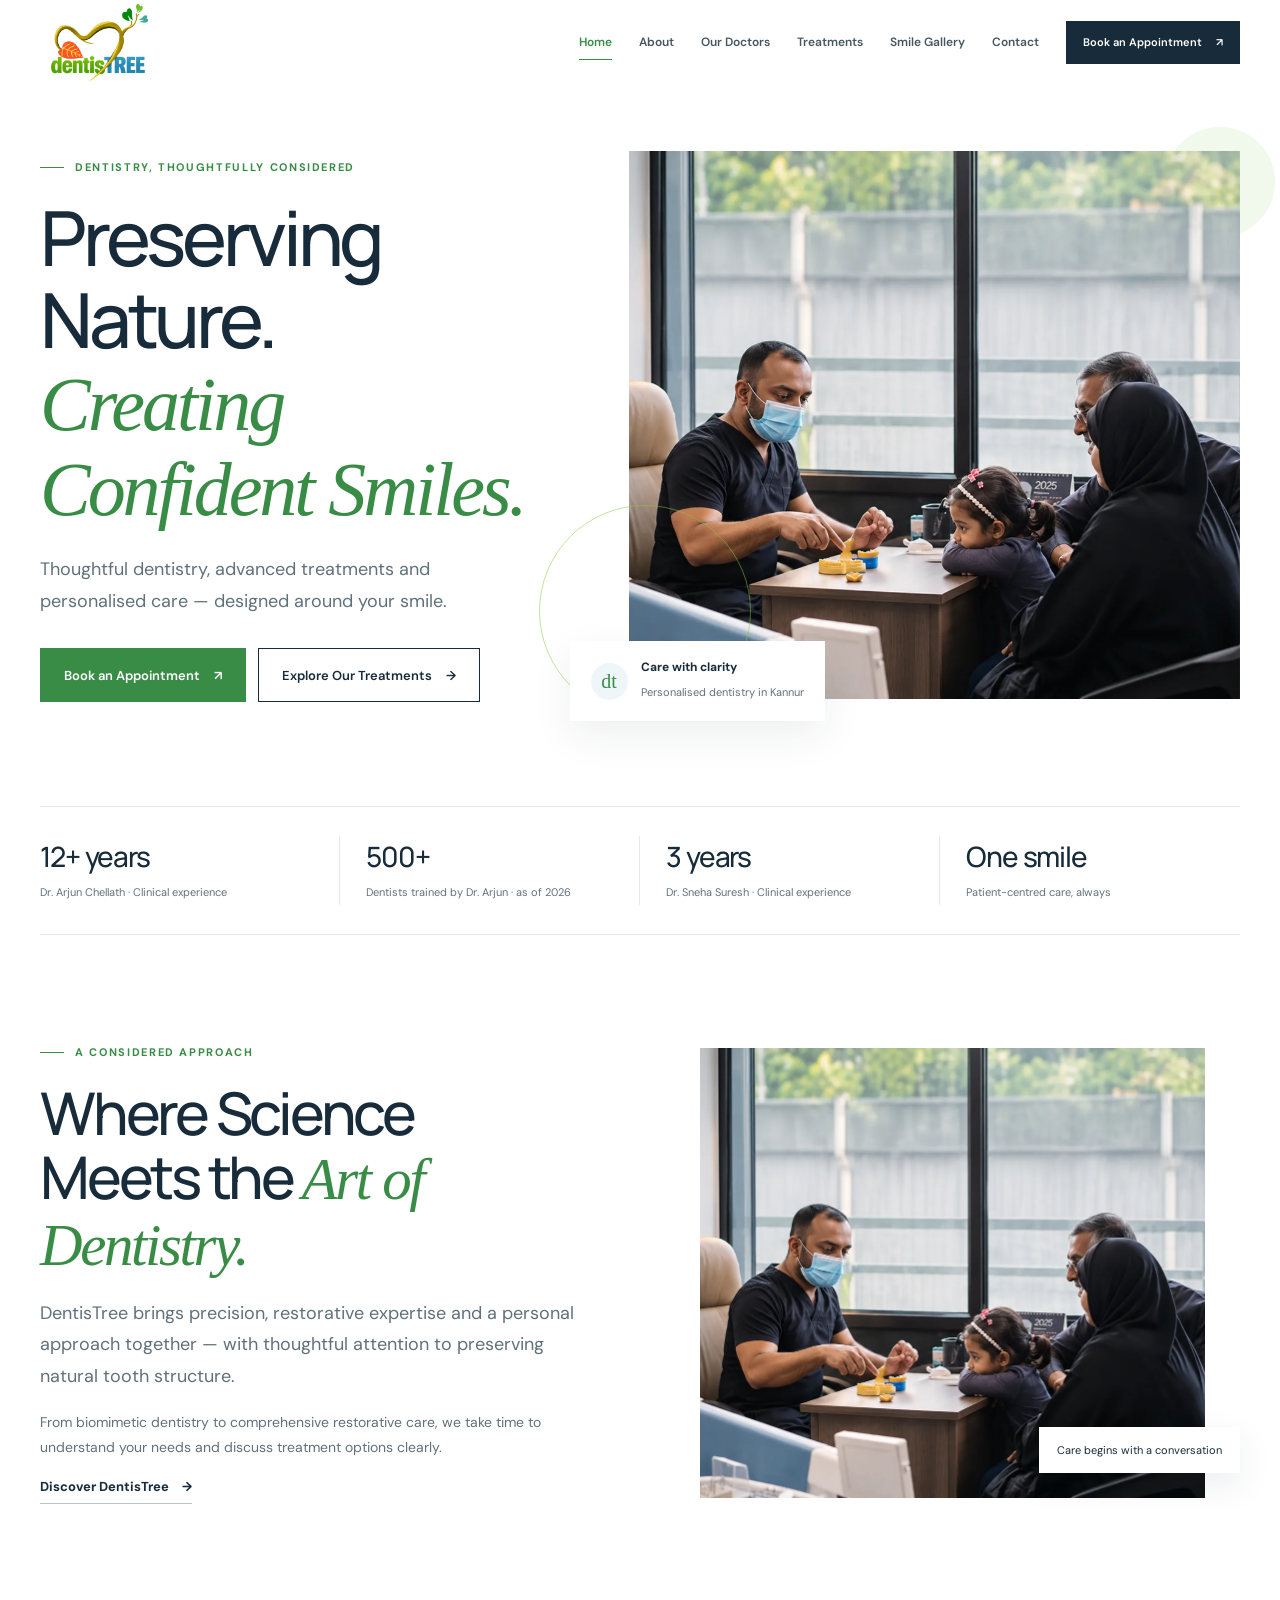
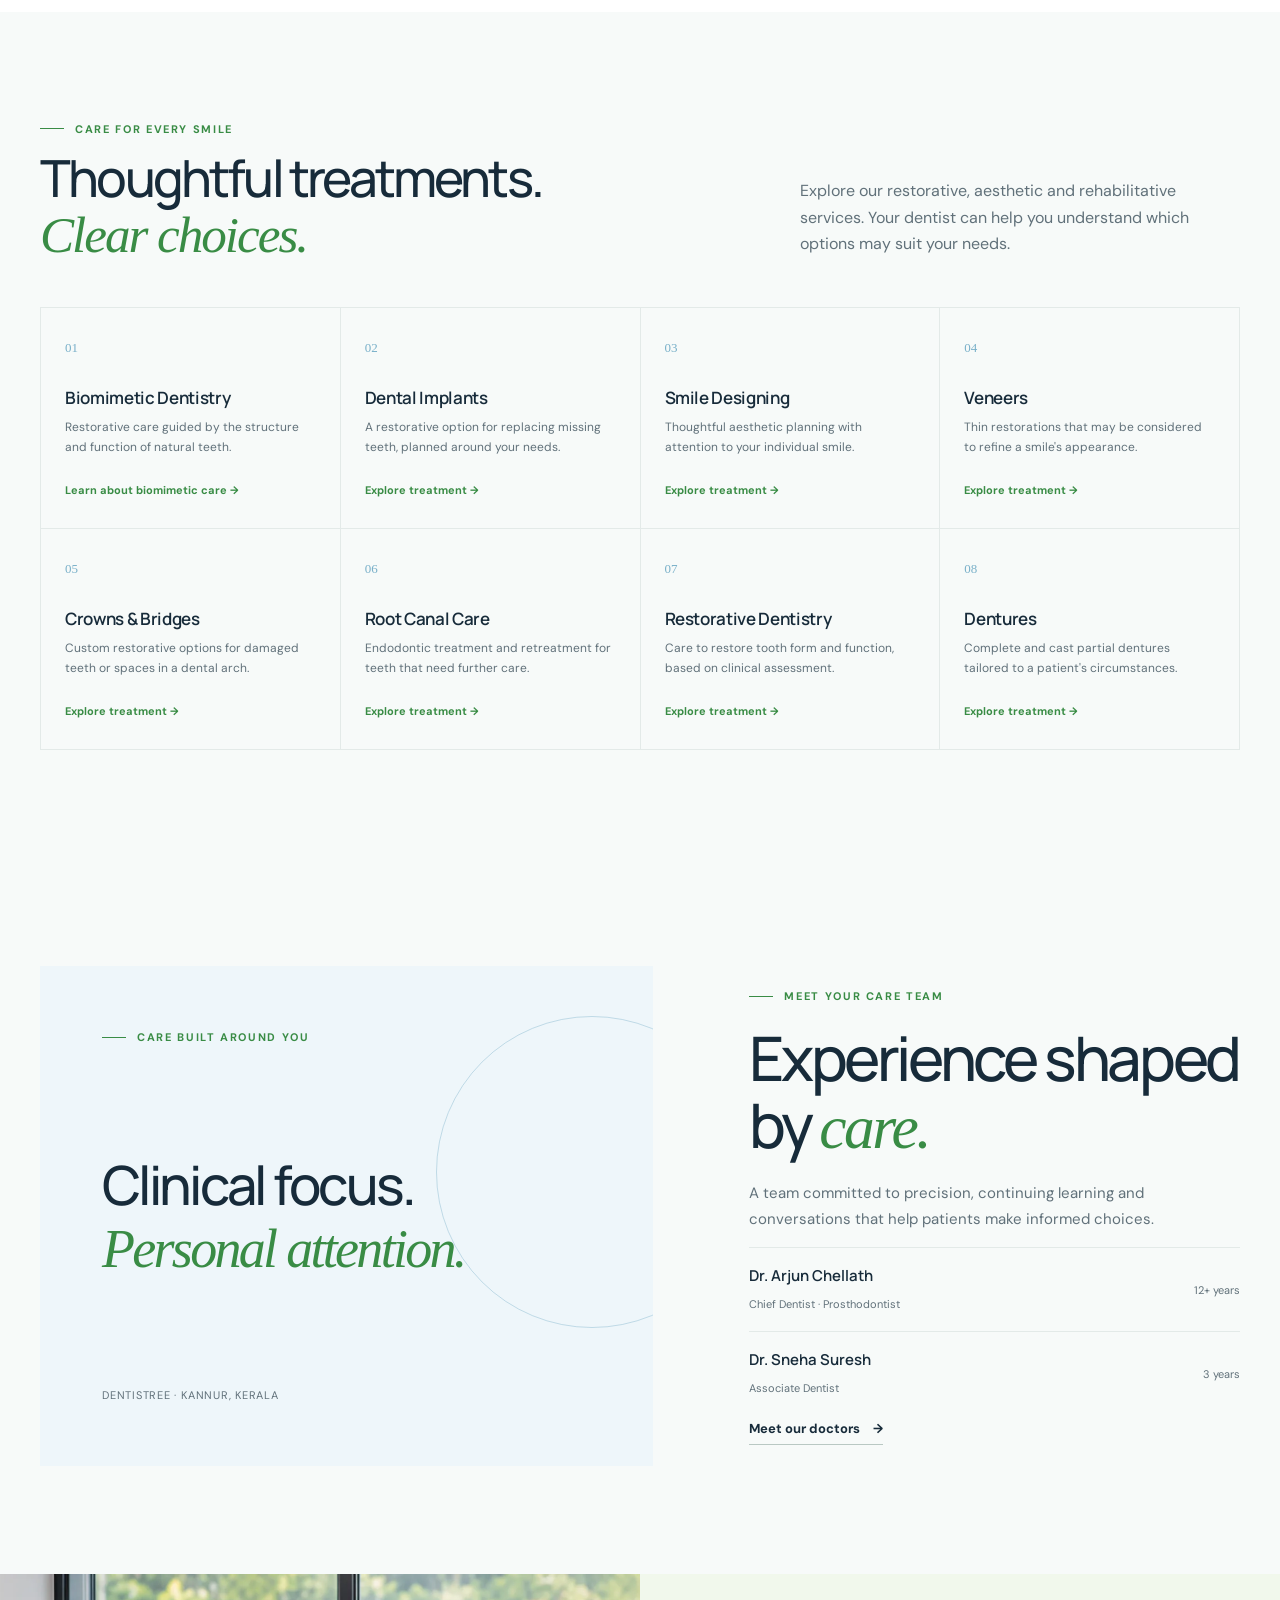
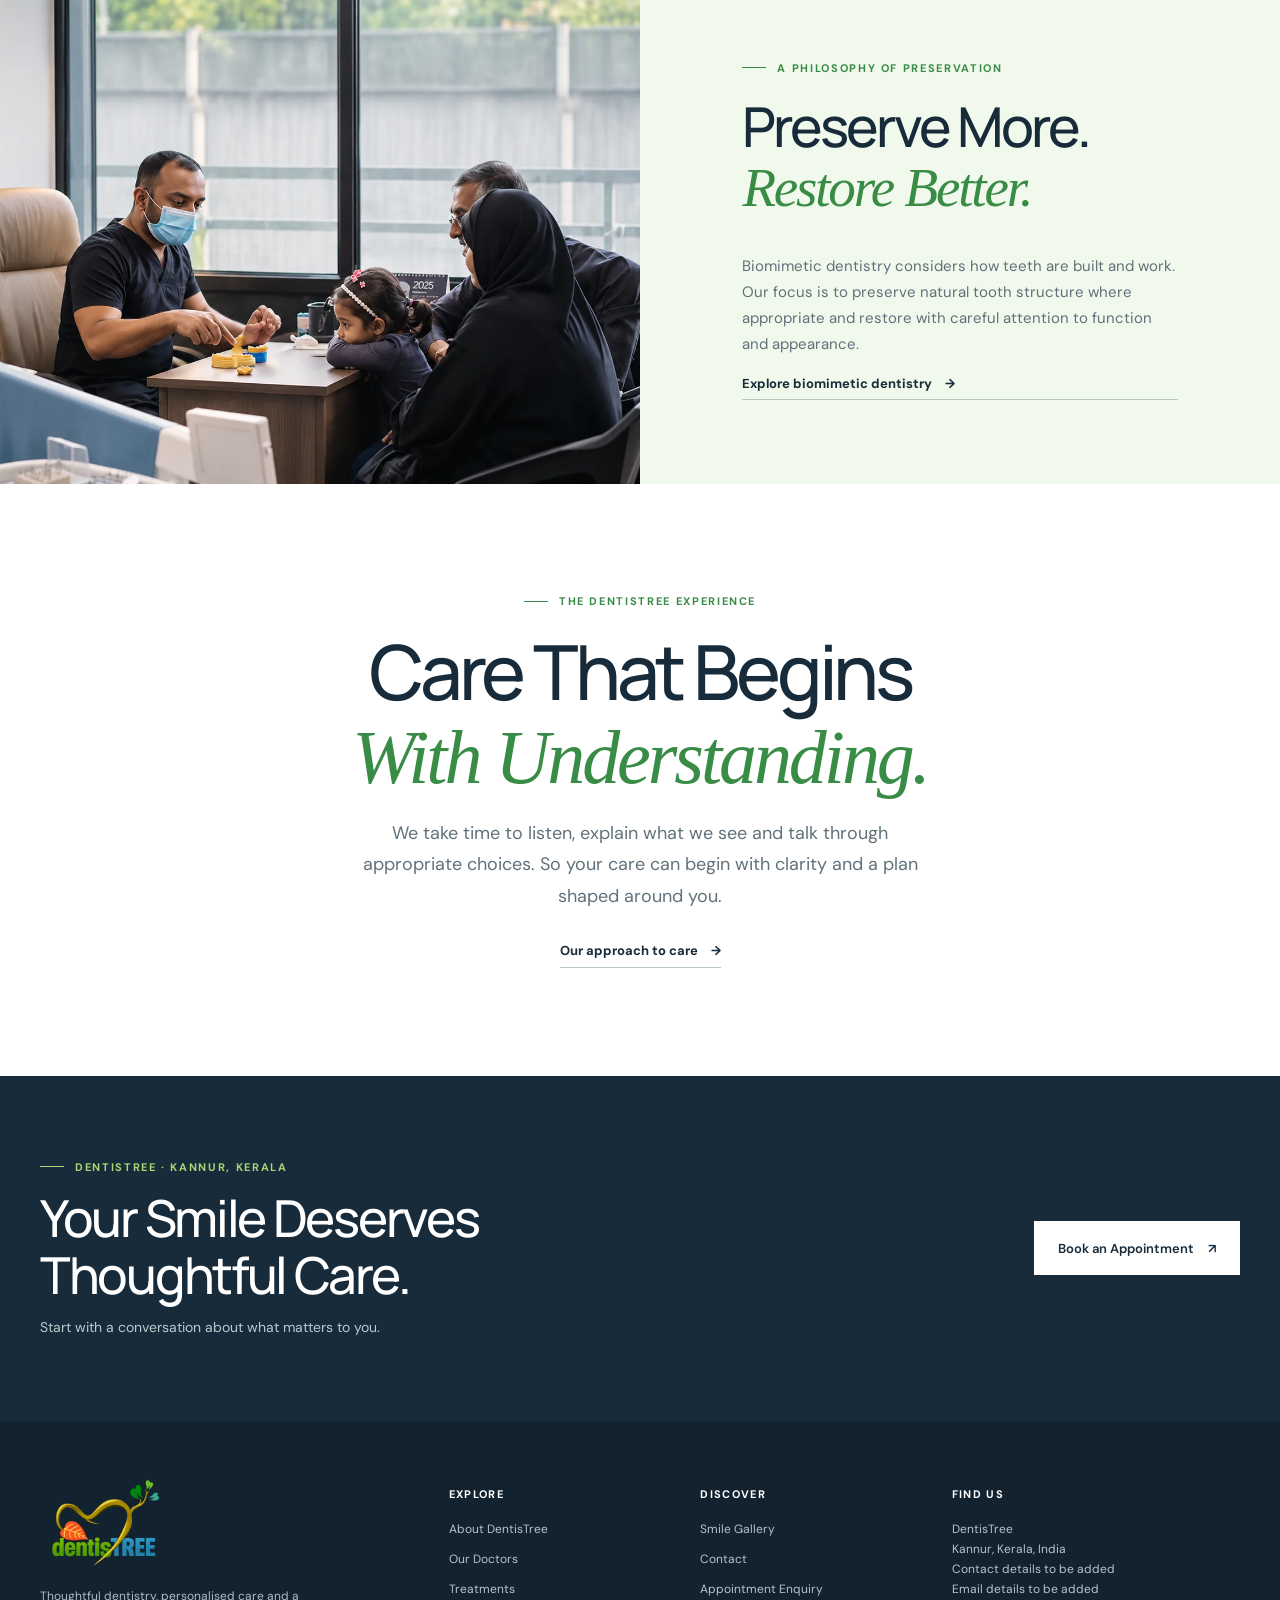
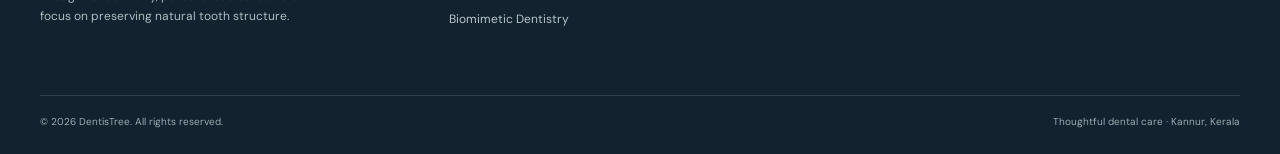
==== commit 9cc6bd07: "logo updated" ====
--- a/index.html
+++ b/index.html
@@ -1,6 +1,6 @@
 <!doctype html>
 <html lang="en"><head><meta charset="utf-8"><meta name="viewport" content="width=device-width, initial-scale=1"><title>DentisTree | Thoughtful Dental Care in Kannur, Kerala</title><meta name="description" content="Thoughtful, patient-centred dental care in Kannur, Kerala. Explore restorative, implant and biomimetic dentistry at DentisTree."><meta property="og:title" content="DentisTree | Thoughtful Dental Care in Kannur"><meta property="og:description" content="Preserving nature. Creating confident smiles."><meta property="og:type" content="website"><meta property="og:image" content="images/optimized/consultation.webp"><link rel="icon" href="dentistree_logo.svg" type="image/svg+xml"><link rel="stylesheet" href="css/style.css"><script defer src="js/config.js"></script><script defer src="js/main.js"></script><script type="application/ld+json">{"@context":"https://schema.org","@type":"Dentist","name":"DentisTree","address":{"@type":"PostalAddress","addressLocality":"Kannur","addressRegion":"Kerala","addressCountry":"IN"},"medicalSpecialty":"Dentistry"}</script></head><body>
-<header class="site-header"><div class="wrap nav-wrap"><a class="brand" href="index.html" aria-label="DentisTree home"><img src="dentistree_logo.svg" alt="DentisTree"></a><button class="menu-toggle" aria-label="Open navigation" aria-expanded="false"><span></span><span></span></button><nav class="nav" aria-label="Main navigation"><a href="index.html" aria-current="page">Home</a><a href="about.html">About</a><a href="doctors.html">Our Doctors</a><a href="treatments.html">Treatments</a><a href="gallery.html">Smile Gallery</a><a href="contact.html">Contact</a><a class="btn" href="contact.html">Book an Appointment <span>↗</span></a></nav></div></header>
+<header class="site-header"><div class="wrap nav-wrap"><a class="brand" href="index.html" aria-label="DentisTree home"><img src="dentistree_logo.png" alt="DentisTree"></a><button class="menu-toggle" aria-label="Open navigation" aria-expanded="false"><span></span><span></span></button><nav class="nav" aria-label="Main navigation"><a href="index.html" aria-current="page">Home</a><a href="about.html">About</a><a href="doctors.html">Our Doctors</a><a href="treatments.html">Treatments</a><a href="gallery.html">Smile Gallery</a><a href="contact.html">Contact</a><a class="btn" href="contact.html">Book an Appointment <span>↗</span></a></nav></div></header>
 <main><section class="hero"><div class="wrap hero-grid"><div class="hero-copy"><div class="eyebrow">Dentistry, thoughtfully considered</div><h1 class="display">Preserving Nature.<br><em>Creating Confident Smiles.</em></h1><p class="lead">Thoughtful dentistry, advanced treatments and personalised care — designed around your smile.</p><div class="hero-actions"><a class="btn btn-green" href="contact.html">Book an Appointment <span>↗</span></a><a class="btn btn-light" href="treatments.html">Explore Our Treatments <span>→</span></a></div></div><div class="hero-art"><div class="hero-photo"><img src="images/optimized/consultation.webp" alt="A DentisTree dentist explaining a dental model to a family" fetchpriority="high"></div><div class="hero-note"><div class="note-mark">dt</div><div><b>Care with clarity</b><span>Personalised dentistry in Kannur</span></div></div></div></div></section>
 <section class="wrap"><div class="stats"><div class="stat reveal"><strong>12+ years</strong><span>Dr. Arjun Chellath · Clinical experience</span></div><div class="stat reveal"><strong>500+</strong><span>Dentists trained by Dr. Arjun · as of 2026</span></div><div class="stat reveal"><strong>3 years</strong><span>Dr. Sneha Suresh · Clinical experience</span></div><div class="stat reveal"><strong>One smile</strong><span>Patient-centred care, always</span></div></div></section>
 <section class="section"><div class="wrap intro-grid"><div class="intro-copy reveal"><div class="eyebrow">A considered approach</div><h2 class="display">Where Science Meets the <em>Art of Dentistry.</em></h2><p class="lead">DentisTree brings precision, restorative expertise and a personal approach together — with thoughtful attention to preserving natural tooth structure.</p><p class="lead" style="font-size:14px">From biomimetic dentistry to comprehensive restorative care, we take time to understand your needs and discuss treatment options clearly.</p><a class="text-link" href="about.html">Discover DentisTree <span>→</span></a></div><div class="intro-image reveal"><img src="images/optimized/consultation.webp" alt="Dentist discussing dental models with a family" loading="lazy"><div class="image-caption">Care begins with a conversation</div></div></div></section>
@@ -9,6 +9,8 @@
 <section class="feature-band"><div class="feature-image"><img src="images/optimized/consultation.webp" alt="A dentist explains a treatment model to a family" loading="lazy"></div><div class="feature-copy reveal"><div class="eyebrow">A philosophy of preservation</div><h2 class="display">Preserve More.<br><em>Restore Better.</em></h2><p class="lead" style="font-size:15px">Biomimetic dentistry considers how teeth are built and work. Our focus is to preserve natural tooth structure where appropriate and restore with careful attention to function and appearance.</p><a class="text-link" href="biomimetic.html">Explore biomimetic dentistry <span>→</span></a></div></section>
 <section class="section"><div class="wrap" style="max-width:780px;text-align:center"><div class="eyebrow" style="justify-content:center">The DentisTree experience</div><h2 class="display">Care That Begins<br><em>With Understanding.</em></h2><p class="lead" style="margin:0 auto">We take time to listen, explain what we see and talk through appropriate choices. So your care can begin with clarity and a plan shaped around you.</p><div style="margin-top:25px"><a class="text-link" href="about.html">Our approach to care <span>→</span></a></div></div></section>
 <section class="cta-section"><div class="wrap cta-row"><div><div class="eyebrow">DentisTree · Kannur, Kerala</div><h2>Your Smile Deserves<br>Thoughtful Care.</h2><p>Start with a conversation about what matters to you.</p></div><a class="btn" href="contact.html">Book an Appointment <span>↗</span></a></div></section></main>
-<footer class="footer"><div class="wrap"><div class="footer-grid"><div class="footer-brand"><img src="dentistree_logo.svg" alt="DentisTree"><p>Thoughtful dentistry, personalised care and a focus on preserving natural tooth structure.</p></div><div><h4>Explore</h4><div class="footer-links"><a href="about.html">About DentisTree</a><a href="doctors.html">Our Doctors</a><a href="treatments.html">Treatments</a><a href="biomimetic.html">Biomimetic Dentistry</a></div></div><div><h4>Discover</h4><div class="footer-links"><a href="gallery.html">Smile Gallery</a><a href="contact.html">Contact</a><a href="contact.html">Appointment Enquiry</a></div></div><div class="footer-contact"><h4>Find us</h4><p>DentisTree<br>Kannur, Kerala, India</p><p><a data-contact="phone" href="contact.html">Contact details to be added</a></p><p><a data-contact="email" href="contact.html">Email details to be added</a></p></div></div><div class="footer-bottom"><span>© <span data-year>2026</span> DentisTree. All rights reserved.</span><span>Thoughtful dental care · Kannur, Kerala</span></div></div></footer><div class="mobile-cta"><a href="contact.html" class="btn btn-green">Book an Appointment <span>↗</span></a></div>
+<footer class="footer"><div class="wrap"><div class="footer-grid"><div class="footer-brand"><img src="dentistree_logo.png" alt="DentisTree"><p>Thoughtful dentistry, personalised care and a focus on preserving natural tooth structure.</p></div><div><h4>Explore</h4><div class="footer-links"><a href="about.html">About DentisTree</a><a href="doctors.html">Our Doctors</a><a href="treatments.html">Treatments</a><a href="biomimetic.html">Biomimetic Dentistry</a></div></div><div><h4>Discover</h4><div class="footer-links"><a href="gallery.html">Smile Gallery</a><a href="contact.html">Contact</a><a href="contact.html">Appointment Enquiry</a></div></div><div class="footer-contact"><h4>Find us</h4><p>DentisTree<br>Kannur, Kerala, India</p><p><a data-contact="phone" href="contact.html">Contact details to be added</a></p><p><a data-contact="email" href="contact.html">Email details to be added</a></p></div></div><div class="footer-bottom"><span>© <span data-year>2026</span> DentisTree. All rights reserved.</span><span>Thoughtful dental care · Kannur, Kerala</span></div></div></footer>
 </body></html>
 
+
+
--- a/css/style.css
+++ b/css/style.css
@@ -4,7 +4,7 @@
 .eyebrow{display:flex;align-items:center;gap:11px;color:var(--deep);font-size:11px;font-weight:700;letter-spacing:.15em;text-transform:uppercase}.eyebrow:before{content:'';width:24px;height:1px;background:currentColor}.display{font:500 clamp(40px,6vw,76px)/1.08 var(--display);letter-spacing:-.055em;margin:20px 0}.display em{font-family:var(--serif);font-weight:400;color:var(--deep);letter-spacing:-.04em}.lead{font-size:18px;line-height:1.75;color:var(--muted);max-width:590px}
 .section{padding:108px 0}.section-head{display:flex;align-items:end;justify-content:space-between;gap:32px;margin-bottom:44px}.section-head .display{font-size:clamp(36px,4vw,54px);margin:12px 0 0}.section-head p{max-width:440px;color:var(--muted);margin:0 0 5px}
 .btn{min-height:54px;display:inline-flex;align-items:center;justify-content:center;gap:14px;padding:0 23px;border:1px solid var(--ink);background:var(--ink);color:#fff;font-size:13px;font-weight:600;transition:background .3s,border-color .3s,transform .3s var(--ease);cursor:pointer}.btn:hover{background:var(--deep);border-color:var(--deep);transform:translateY(-2px)}.btn-light{background:transparent;color:var(--ink)}.btn-light:hover{color:#fff}.btn-green{background:var(--deep);border-color:var(--deep)}.text-link{display:inline-flex;align-items:center;gap:13px;font-size:13px;font-weight:700;color:var(--ink);border-bottom:1px solid #b9c8c3;padding-bottom:5px;transition:gap .25s,color .25s}.text-link:hover{gap:20px;color:var(--deep)}
-.site-header{height:86px;position:sticky;top:0;z-index:50;background:rgba(255,255,255,.96);border-bottom:1px solid transparent;transition:height .25s,border .25s,box-shadow .25s;backdrop-filter:blur(14px)}.site-header.scrolled{height:74px;border-color:var(--line);box-shadow:0 8px 30px #172b3a0a}.nav-wrap{height:100%;display:flex;align-items:center;justify-content:space-between}.brand{position:relative;display:block;flex:0 0 180px;width:180px;height:54px;overflow:hidden}.brand img{position:absolute;left:0;top:-55px;width:180px;height:135px;max-width:none}.nav{display:flex;align-items:center;gap:27px}.nav a:not(.btn){font-size:12px;font-weight:600;color:#455660;position:relative;padding:8px 0}.nav a:not(.btn):after{content:'';position:absolute;height:1px;width:0;bottom:0;left:0;background:var(--deep);transition:width .25s}.nav a:not(.btn):hover:after,.nav a[aria-current=page]:after{width:100%}.nav a[aria-current=page]{color:var(--deep)}.nav .btn{min-height:43px;padding:0 16px;font-size:11px}.menu-toggle{display:none;border:0;background:none;padding:10px;color:var(--ink)}.menu-toggle span{display:block;width:23px;height:1px;background:currentColor;margin:5px;transition:transform .25s}
+.site-header{height:86px;position:sticky;top:0;z-index:50;background:rgba(255,255,255,.96);border-bottom:1px solid transparent;transition:height .25s,border .25s,box-shadow .25s;backdrop-filter:blur(14px)}.site-header.scrolled{height:74px;border-color:var(--line);box-shadow:0 8px 30px #172b3a0a}.nav-wrap{height:100%;display:flex;align-items:center;justify-content:space-between}.brand{position:relative;display:flex;flex:0 0 120px;width:120px;height:80px;align-items:center;overflow:hidden}.brand img{display:block;width:120px;height:80px;max-width:100%;object-fit:contain}.nav{display:flex;align-items:center;gap:27px}.nav a:not(.btn){font-size:12px;font-weight:600;color:#455660;position:relative;padding:8px 0}.nav a:not(.btn):after{content:'';position:absolute;height:1px;width:0;bottom:0;left:0;background:var(--deep);transition:width .25s}.nav a:not(.btn):hover:after,.nav a[aria-current=page]:after{width:100%}.nav a[aria-current=page]{color:var(--deep)}.nav .btn{min-height:43px;padding:0 16px;font-size:11px}.menu-toggle{display:none;border:0;background:none;padding:10px;color:var(--ink)}.menu-toggle span{display:block;width:23px;height:1px;background:currentColor;margin:5px;transition:transform .25s}
 .hero{padding:54px 0 74px;overflow:hidden}.hero-grid{display:grid;grid-template-columns:.88fr 1.12fr;align-items:center;gap:5.3%;min-height:570px}.hero-copy{padding:18px 0 30px;position:relative;z-index:2}.hero-copy .display{max-width:620px}.hero-copy .lead{margin:24px 0 31px}.hero-actions{display:flex;flex-wrap:wrap;gap:12px}.hero-art{height:570px;position:relative}.hero-photo{position:absolute;inset:0 0 22px 25px;overflow:hidden;background:#f2f4f1}.hero-photo img{width:100%;height:100%;object-fit:cover;object-position:center 28%;animation:heroIn 1.1s var(--ease) both}.hero-art:before{content:'';position:absolute;width:210px;height:210px;border:1px solid #8bc94380;border-radius:50%;left:-65px;bottom:4px;z-index:1;animation:leafFloat 7s ease-in-out infinite}.hero-art:after{content:'';position:absolute;width:110px;height:110px;border-radius:50%;background:#f1f8ec;right:-35px;top:-24px;z-index:-1}.hero-note{position:absolute;z-index:2;left:-34px;bottom:0;background:#fff;padding:17px 21px;box-shadow:0 14px 40px #172b3a13;display:flex;align-items:center;gap:13px}.note-mark{width:37px;height:37px;border-radius:50%;background:var(--pale);display:grid;place-items:center;color:var(--deep);font:20px var(--serif)}.hero-note b{display:block;font-size:12px}.hero-note span{font-size:11px;color:var(--muted)}
 .stats{border-top:1px solid var(--line);border-bottom:1px solid var(--line);display:grid;grid-template-columns:repeat(4,1fr);padding:29px 0}.stat{padding:4px 26px;border-right:1px solid var(--line)}.stat:first-child{padding-left:0}.stat:last-child{border:0}.stat strong{font:500 28px/1.2 var(--display);letter-spacing:-.04em}.stat span{display:block;color:var(--muted);font-size:11px;margin-top:7px}
 .intro-grid{display:grid;grid-template-columns:1fr 1fr;gap:10%;align-items:center}.intro-copy .display{font-size:clamp(38px,4.6vw,60px)}.intro-image{position:relative;margin-right:35px}.intro-image img{height:450px;width:100%;object-fit:cover}.image-caption{position:absolute;right:-35px;bottom:25px;background:#fff;padding:14px 18px;font-size:11px;box-shadow:0 12px 35px #172b3a15}
@@ -12,7 +12,7 @@
 .team-section{background:var(--soft)}.team-grid{display:grid;grid-template-columns:1fr .8fr;gap:8%;align-items:center}.team-photo{height:590px;overflow:hidden;background:#131823}.team-photo img{width:100%;height:100%;object-fit:cover;object-position:center 30%}.team-copy .display{font-size:clamp(40px,4.8vw,62px)}.doctor-mini{border-top:1px solid var(--line);padding:15px 0;display:flex;align-items:center;justify-content:space-between}.doctor-mini strong{font:600 15px var(--display)}.doctor-mini span{font-size:11px;color:var(--muted)}
 .feature-band{display:grid;grid-template-columns:1fr 1fr;min-height:510px}.feature-image{min-height:510px;overflow:hidden}.feature-image img{height:100%;width:100%;object-fit:cover}.feature-copy{background:#f1f8ec;padding:80px clamp(36px,8vw,120px);display:flex;flex-direction:column;justify-content:center}.feature-copy .display{font-size:clamp(38px,4.3vw,58px)}.quote{font:italic 20px/1.55 var(--serif);color:#3c5159;border-left:2px solid var(--green);padding-left:22px;margin:28px 0}
 .cta-section{background:var(--ink);color:#fff;padding:82px 0}.cta-row{display:flex;align-items:center;justify-content:space-between;gap:32px}.cta-row h2{font:500 clamp(32px,4vw,51px)/1.12 var(--display);letter-spacing:-.045em;margin:13px 0}.cta-row p{color:#bdc9ce;font-size:14px;margin:0}.cta-row .eyebrow{color:#a8d674}.cta-row .btn{background:#fff;color:var(--ink);border-color:#fff}.cta-row .btn:hover{background:var(--green);border-color:var(--green)}
-.footer{background:#12232f;color:#dbe3e6;padding:58px 0 24px}.footer-grid{display:grid;grid-template-columns:1.4fr .8fr .8fr 1.1fr;gap:42px;padding-bottom:48px}.footer-brand img{width:165px;filter:brightness(0) invert(1);opacity:.95}.footer-brand p{font-size:12px;color:#aebcc1;max-width:260px;margin:20px 0}.footer h4{font-size:11px;text-transform:uppercase;letter-spacing:.12em;color:#fff;margin:6px 0 17px}.footer-links{display:grid;gap:10px}.footer-links a,.footer-contact p{font-size:12px;color:#b7c3c8;margin:0}.footer-links a:hover{color:#fff}.footer-bottom{display:flex;justify-content:space-between;border-top:1px solid #ffffff20;padding-top:18px;font-size:10px;color:#9aabb1}
+.footer{background:#12232f;color:#dbe3e6;padding:58px 0 24px}.footer-grid{display:grid;grid-template-columns:1.4fr .8fr .8fr 1.1fr;gap:42px;padding-bottom:48px}.footer-brand img{width:132px;height:auto;filter:none;opacity:1}.footer-brand p{font-size:12px;color:#aebcc1;max-width:260px;margin:20px 0}.footer h4{font-size:11px;text-transform:uppercase;letter-spacing:.12em;color:#fff;margin:6px 0 17px}.footer-links{display:grid;gap:10px}.footer-links a,.footer-contact p{font-size:12px;color:#b7c3c8;margin:0}.footer-links a:hover{color:#fff}.footer-bottom{display:flex;justify-content:space-between;border-top:1px solid #ffffff20;padding-top:18px;font-size:10px;color:#9aabb1}
 .page-hero{padding:84px 0 75px;background:var(--soft);position:relative;overflow:hidden}.page-hero:after{content:'';position:absolute;width:380px;height:380px;border:1px solid #8bc94350;border-radius:50%;right:-120px;top:-190px}.page-hero .display{max-width:850px}.page-hero p{max-width:630px;color:var(--muted);font-size:17px}.breadcrumb{font-size:11px;color:#708087;margin-bottom:29px}.breadcrumb a{color:var(--deep)}.page-hero-grid{display:grid;grid-template-columns:1.1fr .9fr;gap:8%;align-items:center}.page-hero-image{height:390px;overflow:hidden}.page-hero-image img{height:100%;width:100%;object-fit:cover}
 .prose{max-width:720px}.prose p{color:var(--muted);margin:0 0 19px}.prose h2{font:500 34px/1.2 var(--display);letter-spacing:-.04em;margin:44px 0 16px}.values-grid{display:grid;grid-template-columns:repeat(3,1fr);gap:1px;background:var(--line);border:1px solid var(--line);margin-top:45px}.value{background:#fff;padding:29px}.value small{color:var(--deep);letter-spacing:.12em;font-size:10px}.value h3{font:600 18px var(--display);margin:13px 0 8px}.value p{font-size:12px;color:var(--muted);margin:0}
 .doctor-profile{display:grid;grid-template-columns:.8fr 1.2fr;gap:8%;padding:82px 0;border-bottom:1px solid var(--line);align-items:center}.doctor-profile:nth-child(even){grid-template-columns:1.2fr .8fr}.doctor-profile:nth-child(even) .doctor-portrait{order:2}.doctor-portrait{height:580px;background:#131823;overflow:hidden}.doctor-portrait img{width:100%;height:100%;object-fit:cover;object-position:center 28%}.doctor-profile:first-child .doctor-portrait img{object-position:75% center}.doctor-profile:nth-child(2) .doctor-portrait img{object-position:20% center}.doctor-info h2{font:500 clamp(35px,4vw,52px)/1.1 var(--display);letter-spacing:-.045em;margin:10px 0}.doctor-role{font-size:12px;color:var(--deep);font-weight:700}.doctor-credentials{font:italic 16px var(--serif);color:#506169;margin:8px 0 24px}.doctor-info p{color:var(--muted);font-size:14px}.doctor-info .quote{font-size:17px}
@@ -21,7 +21,7 @@
 
 .feature-band{display:grid;grid-template-columns:1fr 1fr;min-height:510px}.feature-image{min-height:510px;overflow:hidden}.feature-image img{height:100%;width:100%;object-fit:cover}.feature-copy{background:#f1f8ec;padding:80px clamp(36px,8vw,120px);display:flex;flex-direction:column;justify-content:center}.feature-copy .display{font-size:clamp(38px,4.3vw,58px)}.quote{font:italic 20px/1.55 var(--serif);color:#3c5159;border-left:2px solid var(--green);padding-left:22px;margin:28px 0}
 .cta-section{background:var(--ink);color:#fff;padding:82px 0}.cta-row{display:flex;align-items:center;justify-content:space-between;gap:32px}.cta-row h2{font:500 clamp(32px,4vw,51px)/1.12 var(--display);letter-spacing:-.045em;margin:13px 0}.cta-row p{color:#bdc9ce;font-size:14px;margin:0}.cta-row .eyebrow{color:#a8d674}.cta-row .btn{background:#fff;color:var(--ink);border-color:#fff}.cta-row .btn:hover{background:var(--green);border-color:var(--green)}
-.footer{background:#12232f;color:#dbe3e6;padding:58px 0 24px}.footer-grid{display:grid;grid-template-columns:1.4fr .8fr .8fr 1.1fr;gap:42px;padding-bottom:48px}.footer-brand img{width:165px;filter:brightness(0) invert(1);opacity:.95}.footer-brand p{font-size:12px;color:#aebcc1;max-width:260px;margin:20px 0}.footer h4{font-size:11px;text-transform:uppercase;letter-spacing:.12em;color:#fff;margin:6px 0 17px}.footer-links{display:grid;gap:10px}.footer-links a,.footer-contact p{font-size:12px;color:#b7c3c8;margin:0}.footer-links a:hover{color:#fff}.footer-bottom{display:flex;justify-content:space-between;border-top:1px solid #ffffff20;padding-top:18px;font-size:10px;color:#9aabb1}
+.footer{background:#12232f;color:#dbe3e6;padding:58px 0 24px}.footer-grid{display:grid;grid-template-columns:1.4fr .8fr .8fr 1.1fr;gap:42px;padding-bottom:48px}.footer-brand img{width:132px;height:auto;filter:none;opacity:1}.footer-brand p{font-size:12px;color:#aebcc1;max-width:260px;margin:20px 0}.footer h4{font-size:11px;text-transform:uppercase;letter-spacing:.12em;color:#fff;margin:6px 0 17px}.footer-links{display:grid;gap:10px}.footer-links a,.footer-contact p{font-size:12px;color:#b7c3c8;margin:0}.footer-links a:hover{color:#fff}.footer-bottom{display:flex;justify-content:space-between;border-top:1px solid #ffffff20;padding-top:18px;font-size:10px;color:#9aabb1}
 .page-hero{padding:84px 0 75px;background:var(--soft);position:relative;overflow:hidden}.page-hero:after{content:'';position:absolute;width:380px;height:380px;border:1px solid #8bc94350;border-radius:50%;right:-120px;top:-190px}.page-hero .display{max-width:850px}.page-hero p{max-width:630px;color:var(--muted);font-size:17px}.breadcrumb{font-size:11px;color:#708087;margin-bottom:29px}.breadcrumb a{color:var(--deep)}.page-hero-grid{display:grid;grid-template-columns:1.1fr .9fr;gap:8%;align-items:center}.page-hero-image{height:390px;overflow:hidden}.page-hero-image img{height:100%;width:100%;object-fit:cover}
 .prose{max-width:720px}.prose p{color:var(--muted);margin:0 0 19px}.prose h2{font:500 34px/1.2 var(--display);letter-spacing:-.04em;margin:44px 0 16px}.values-grid{display:grid;grid-template-columns:repeat(3,1fr);gap:1px;background:var(--line);border:1px solid var(--line);margin-top:45px}.value{background:#fff;padding:29px}.value small{color:var(--deep);letter-spacing:.12em;font-size:10px}.value h3{font:600 18px var(--display);margin:13px 0 8px}.value p{font-size:12px;color:var(--muted);margin:0}
 .doctor-profile{display:grid;grid-template-columns:.8fr 1.2fr;gap:8%;padding:82px 0;border-bottom:1px solid var(--line);align-items:center}.doctor-profile:nth-child(even){grid-template-columns:1.2fr .8fr}.doctor-profile:nth-child(even) .doctor-portrait{order:2}.doctor-portrait{height:580px;background:#131823;overflow:hidden}.doctor-portrait img{width:100%;height:100%;object-fit:cover;object-position:center 28%}.doctor-profile:first-child .doctor-portrait img{object-position:75% center}.doctor-profile:nth-child(2) .doctor-portrait img{object-position:20% center}.doctor-info h2{font:500 clamp(35px,4vw,52px)/1.1 var(--display);letter-spacing:-.045em;margin:10px 0}.doctor-role{font-size:12px;color:var(--deep);font-weight:700}.doctor-credentials{font:italic 16px var(--serif);color:#506169;margin:8px 0 24px}.doctor-info p{color:var(--muted);font-size:14px}.doctor-info .quote{font-size:17px}
@@ -32,17 +32,20 @@
 .lightbox{position:fixed;inset:0;z-index:100;background:#10232eef;color:white;display:none;align-items:center;justify-content:center;padding:30px}.lightbox.open{display:flex}.lightbox-inner{text-align:center;max-width:560px}.lightbox-inner .placeholder-large{width:min(70vw,480px);height:min(55vh,390px);margin:auto auto 20px;border:1px solid #ffffff45;display:grid;place-items:center;background:linear-gradient(135deg,#ffffff08,#ffffff14)}.lightbox-inner p{color:#c6d0d4}.lightbox-close{position:absolute;right:28px;top:20px;background:none;border:0;color:white;font-size:32px;cursor:pointer}
 .contact-grid{display:grid;grid-template-columns:.85fr 1.15fr;gap:8%;align-items:start}.contact-card{background:var(--soft);padding:34px}.contact-card h2{font:500 28px var(--display);margin:0 0 20px}.contact-line{padding:17px 0;border-bottom:1px solid var(--line)}.contact-line b{display:block;font-size:11px;color:var(--deep);text-transform:uppercase;letter-spacing:.1em}.contact-line span{display:block;font-size:14px;color:var(--ink);margin-top:4px}
 .map-placeholder{height:210px;margin-top:24px;background:var(--pale);border:1px solid #dbe9ed;display:grid;place-items:center;text-align:center;padding:22px;color:var(--muted);font-size:12px}.map-placeholder strong{display:block;color:var(--ink);font-size:14px;margin-bottom:5px}.map-placeholder.map-ready{display:block;padding:0}.map-placeholder iframe{width:100%;height:100%;border:0}.form-panel h2{font:500 36px var(--display);letter-spacing:-.035em;margin:0 0 8px}.form-panel>p{color:var(--muted);font-size:13px;margin:0 0 27px}.form-grid{display:grid;grid-template-columns:1fr 1fr;gap:17px}.field{display:grid;gap:7px}.field.full{grid-column:1/-1}.field label{font-size:11px;font-weight:700}.field input,.field select,.field textarea{width:100%;background:#fff;border:1px solid #d8e1df;padding:12px 13px;outline:none;color:var(--ink);font-size:13px;transition:border .2s}.field input:focus,.field select:focus,.field textarea:focus{border-color:var(--deep);box-shadow:0 0 0 3px #8bc94320}.field textarea{min-height:115px;resize:vertical}.form-actions{margin-top:20px;display:flex;align-items:center;gap:17px}.form-hint{font-size:11px;color:var(--muted)}.form-status{margin-top:18px;padding:14px;background:var(--pale);font-size:13px;display:none}.form-status.show{display:block}.form-status strong,.form-status>span{display:block}.notice{font-size:11px;color:var(--muted);margin-top:15px}
-.reveal{opacity:0;transform:translateY(20px);transition:opacity .75s var(--ease),transform .75s var(--ease)}.reveal.visible{opacity:1;transform:none}.stagger>*{transition-delay:calc(var(--i,0)*90ms)}.sr-only{position:absolute;width:1px;height:1px;padding:0;margin:-1px;overflow:hidden;clip:rect(0,0,0,0);white-space:nowrap;border:0}:focus-visible{outline:3px solid #79b0c9;outline-offset:3px}.mobile-cta{display:none}
+.reveal{opacity:0;transform:translateY(20px);transition:opacity .75s var(--ease),transform .75s var(--ease)}.reveal.visible{opacity:1;transform:none}.stagger>*{transition-delay:calc(var(--i,0)*90ms)}.sr-only{position:absolute;width:1px;height:1px;padding:0;margin:-1px;overflow:hidden;clip:rect(0,0,0,0);white-space:nowrap;border:0}:focus-visible{outline:3px solid #79b0c9;outline-offset:3px}
 @keyframes heroIn{from{transform:scale(1.035);opacity:.7}to{transform:scale(1);opacity:1}}@keyframes leafFloat{0%,100%{transform:translateY(0)}50%{transform:translateY(-8px)}}
 @media(max-width:1000px){.wrap{width:min(var(--wrap),calc(100% - 44px))}.nav{gap:17px}.nav .btn{display:none}.hero-grid{gap:4%}.hero-art{height:500px}.hero-photo{inset:0 0 18px 18px}.stat{padding-inline:15px}.stat strong{font-size:24px}.treatment-grid{grid-template-columns:repeat(2,1fr)}.doctor-profile,.doctor-profile:nth-child(even){gap:5%}.doctor-portrait{height:500px}.footer-grid{gap:24px}}
-@media(max-width:760px){html{scroll-padding-top:75px}.wrap{width:calc(100% - 40px)}.site-header{height:72px}.site-header.scrolled{height:66px}.brand{height:46px;width:148px;flex-basis:148px}.brand img{width:148px;height:111px;top:-45px}.menu-toggle{display:block;z-index:3}.nav{position:fixed;inset:72px 0 auto;background:#fff;padding:13px 24px 25px;display:flex;flex-direction:column;align-items:stretch;gap:0;box-shadow:0 18px 25px #172b3a12;transform:translateY(-130%);opacity:0;visibility:hidden;transition:transform .35s var(--ease),opacity .3s,visibility .3s}.nav.open{transform:translateY(0);opacity:1;visibility:visible}.nav a:not(.btn){padding:14px 2px;border-bottom:1px solid var(--line);font-size:14px}.nav a:not(.btn):after{display:none}.nav .btn{display:flex;margin-top:18px}.menu-toggle[aria-expanded=true] span:first-child{transform:translateY(3px) rotate(45deg)}.menu-toggle[aria-expanded=true] span:last-child{transform:translateY(-3px) rotate(-45deg)}
+@media(max-width:760px){html{scroll-padding-top:75px}.wrap{width:calc(100% - 40px)}.site-header{height:72px}.site-header.scrolled{height:66px}.brand{height:66px;width:100px;flex-basis:100px}.brand img{width:99px;height:66px;top:auto}.menu-toggle{display:block;z-index:3}.nav{position:fixed;inset:72px 0 auto;background:#fff;padding:13px 24px 25px;display:flex;flex-direction:column;align-items:stretch;gap:0;box-shadow:0 18px 25px #172b3a12;transform:translateY(-130%);opacity:0;visibility:hidden;transition:transform .35s var(--ease),opacity .3s,visibility .3s}.nav.open{transform:translateY(0);opacity:1;visibility:visible}.nav a:not(.btn){padding:14px 2px;border-bottom:1px solid var(--line);font-size:14px}.nav a:not(.btn):after{display:none}.nav .btn{display:flex;margin-top:18px}.menu-toggle[aria-expanded=true] span:first-child{transform:translateY(3px) rotate(45deg)}.menu-toggle[aria-expanded=true] span:last-child{transform:translateY(-3px) rotate(-45deg)}
 .hero{padding:35px 0 49px}.hero-grid{display:flex;flex-direction:column;align-items:stretch;gap:35px;min-height:0}.hero-copy{padding:0}.display{font-size:clamp(39px,11vw,59px);margin:16px 0}.hero-copy .lead{font-size:15px;margin:18px 0 24px}.hero-art{height:390px;margin-left:16px}.hero-photo{inset:0 0 14px 10px}.hero-note{left:-17px;bottom:0;padding:12px 14px}.hero-art:before{width:130px;height:130px;left:-30px}.hero-art:after{width:80px;height:80px;right:-17px}.btn{min-height:49px;padding-inline:16px;font-size:12px}
 .stats{grid-template-columns:1fr 1fr;padding:7px 0}.stat{padding:16px 12px;border-bottom:1px solid var(--line)}.stat:nth-child(2){border-right:0}.stat:nth-child(3){padding-left:0;border-bottom:0}.stat:nth-child(4){border-bottom:0}.stat:first-child{padding-left:0}.stat strong{font-size:22px}.stat span{font-size:10px}.section{padding:70px 0}.section-head{display:block;margin-bottom:28px}.section-head .display{font-size:38px}.section-head p{font-size:13px;margin-top:15px}
 .intro-grid,.team-grid{grid-template-columns:1fr;gap:33px}.intro-image{margin-right:16px;order:2}.intro-image img{height:330px}.image-caption{right:-16px}.intro-copy .display{font-size:40px}.lead{font-size:15px}.treatment-grid{grid-template-columns:1fr 1fr}.treatment-item{min-height:188px;padding:19px 15px}.treatment-item h3{font-size:15px;margin-top:19px}.treatment-item p{font-size:11px}.team-photo{height:430px;order:2}.team-copy .display{font-size:42px}.feature-band{grid-template-columns:1fr}.feature-image{min-height:340px;height:340px}.feature-copy{padding:54px 28px}.feature-copy .display{font-size:42px}.cta-section{padding:58px 0}.cta-row{align-items:flex-start;flex-direction:column}.cta-row h2{font-size:38px}
 .footer-grid{grid-template-columns:1fr 1fr;gap:32px 22px}.footer-brand{grid-column:1/-1}.footer-bottom{gap:10px;flex-direction:column}.page-hero{padding:58px 0 50px}.page-hero-grid{grid-template-columns:1fr;gap:26px}.page-hero .display{font-size:43px}.page-hero p{font-size:14px}.page-hero-image{height:290px}.values-grid{grid-template-columns:1fr}.value{padding:23px}
 .doctor-profile,.doctor-profile:nth-child(even){grid-template-columns:1fr;gap:26px;padding:55px 0}.doctor-profile:nth-child(even) .doctor-portrait{order:0}.doctor-portrait{height:min(115vw,500px)}.doctor-info h2{font-size:39px}.treatment-row{grid-template-columns:35px 1fr;gap:10px;padding:22px 0}.treatment-row p{grid-column:2;font-size:12px}.treatment-row .text-link{grid-column:2;justify-self:start}.treatment-row h2{font-size:18px}.steps{grid-template-columns:1fr;gap:25px}
-.gallery-grid{grid-template-columns:1fr 1fr;grid-auto-rows:200px;gap:9px}.gallery-item:first-child{grid-row:span 2}.gallery-item:nth-child(4){grid-column:span 2}.gallery-item{padding:14px}.gallery-item h3{font-size:13px}.gallery-item p{font-size:10px}.gallery-orbit{width:115px;height:115px}.placeholder-tag{font-size:8px;top:10px;right:9px}.contact-grid{grid-template-columns:1fr;gap:35px}.contact-card{padding:25px}.form-panel h2{font-size:31px}.form-grid{grid-template-columns:1fr;gap:14px}.field.full{grid-column:auto}.form-actions{align-items:flex-start;flex-direction:column}.mobile-cta{display:flex;position:fixed;z-index:45;bottom:0;left:0;right:0;padding:10px 18px;background:#fff;border-top:1px solid var(--line)}.mobile-cta .btn{width:100%}.footer{padding-bottom:78px}}
+.gallery-grid{grid-template-columns:1fr 1fr;grid-auto-rows:200px;gap:9px}.gallery-item:first-child{grid-row:span 2}.gallery-item:nth-child(4){grid-column:span 2}.gallery-item{padding:14px}.gallery-item h3{font-size:13px}.gallery-item p{font-size:10px}.gallery-orbit{width:115px;height:115px}.placeholder-tag{font-size:8px;top:10px;right:9px}.contact-grid{grid-template-columns:1fr;gap:35px}.contact-card{padding:25px}.form-panel h2{font-size:31px}.form-grid{grid-template-columns:1fr;gap:14px}.field.full{grid-column:auto}.form-actions{align-items:flex-start;flex-direction:column}.footer{padding-bottom:24px}}
 @media(prefers-reduced-motion:reduce){*,*::before,*::after{scroll-behavior:auto!important;animation-duration:.01ms!important;animation-iteration-count:1!important;transition-duration:.01ms!important}.reveal{opacity:1;transform:none}}
 
 .team-art{min-height:500px;padding:clamp(30px,5vw,62px);background:#eef6fa;position:relative;overflow:hidden;display:flex;flex-direction:column;align-items:flex-start;justify-content:space-between}.team-art:after{content:'';position:absolute;width:310px;height:310px;border:1px solid #79b0c966;border-radius:50%;right:-95px;top:50px;pointer-events:none}.team-art>strong{position:relative;z-index:1;font:500 clamp(34px,4.3vw,54px)/1.15 var(--display);letter-spacing:-.05em}.team-art>strong em{font-family:var(--serif);font-weight:400;color:var(--deep)}.team-art-note{font-size:11px;color:var(--muted);letter-spacing:.07em;text-transform:uppercase}.doctors-photo-row{display:grid;grid-template-columns:220px 1fr;align-items:center;gap:clamp(30px,7vw,88px)}.doctors-photo{width:220px;height:280px;overflow:hidden;background:#131823}.doctors-photo img{width:100%;height:100%;object-fit:cover;object-position:center 27%}.doctors-photo-row .display{font-size:clamp(34px,4.5vw,54px);max-width:650px}.doctor-profile-text{display:block;max-width:900px;margin-inline:auto;padding:66px 0}.doctor-profile-text .doctor-info{max-width:850px}.doctor-intro{padding:70px 0 45px}
 @media(max-width:760px){.team-art{min-height:320px;order:2;padding:28px}.team-art:after{width:200px;height:200px;right:-70px;top:38px}.doctors-photo-row{grid-template-columns:120px 1fr;gap:22px}.doctors-photo{width:120px;height:165px}.doctors-photo-row .display{font-size:31px}.doctor-intro{padding:43px 0 20px}.doctor-profile-text{padding:44px 0}}
+
+
+
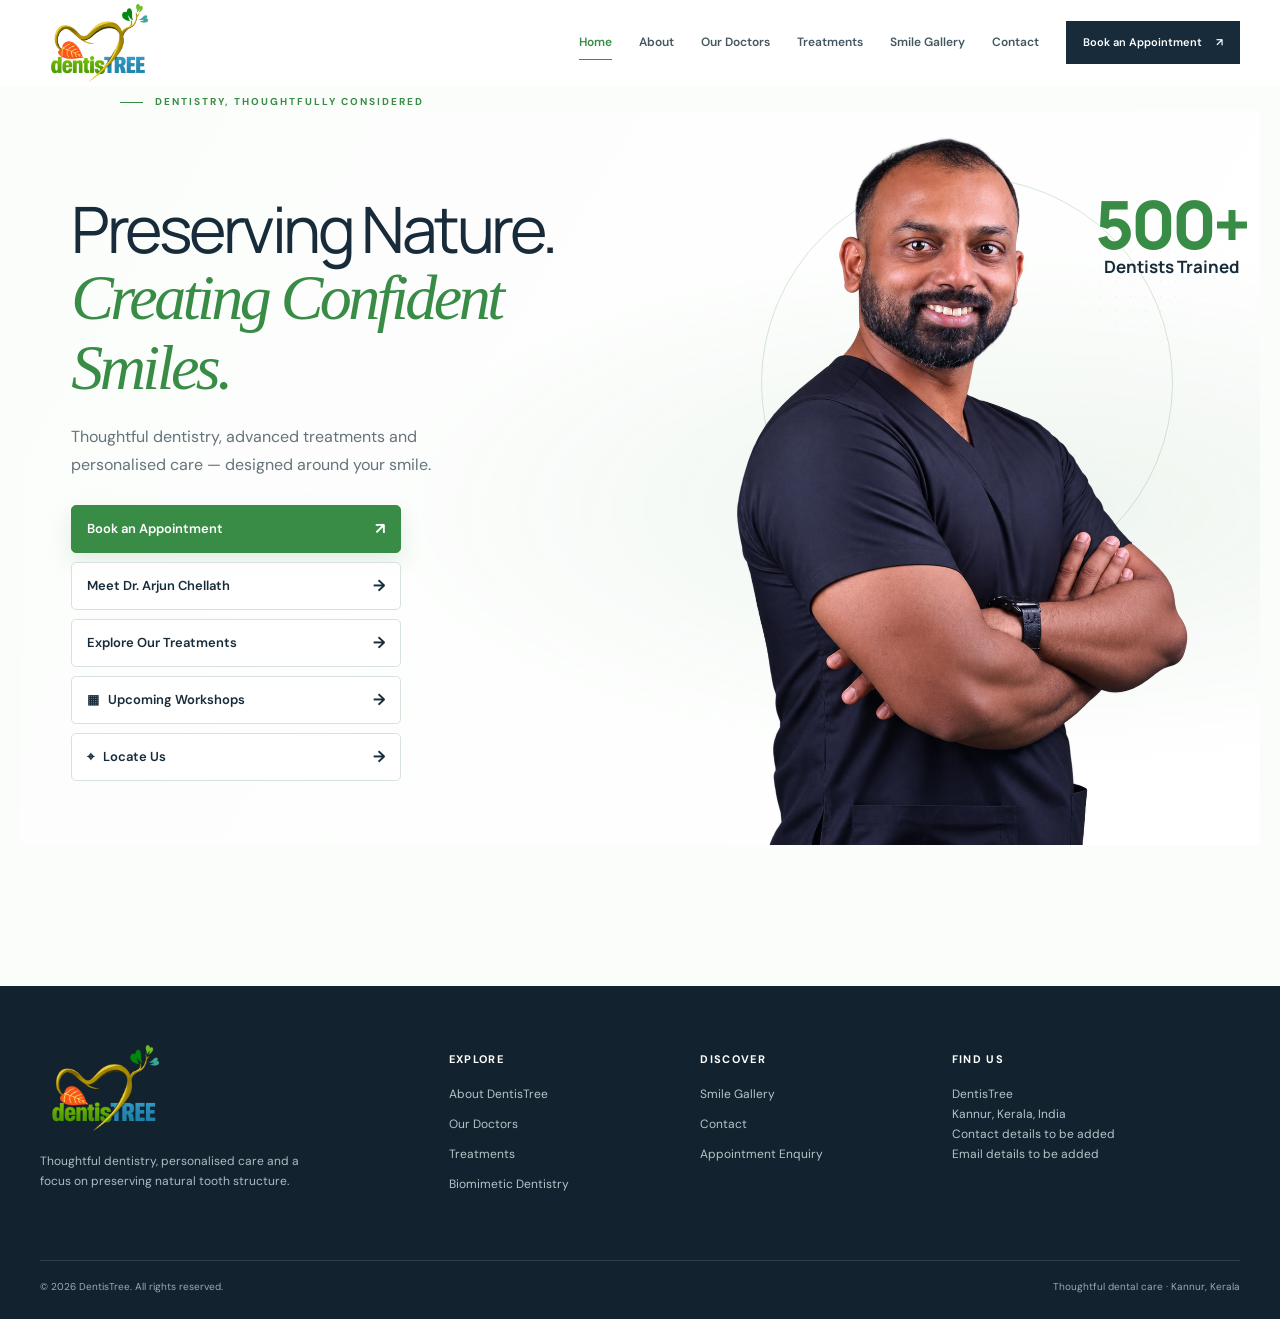
==== commit 534f7f43: "Add files via upload" ====
--- a/index.html
+++ b/index.html
@@ -1,16 +1,17 @@
 <!doctype html>
 <html lang="en"><head><meta charset="utf-8"><meta name="viewport" content="width=device-width, initial-scale=1"><title>DentisTree | Thoughtful Dental Care in Kannur, Kerala</title><meta name="description" content="Thoughtful, patient-centred dental care in Kannur, Kerala. Explore restorative, implant and biomimetic dentistry at DentisTree."><meta property="og:title" content="DentisTree | Thoughtful Dental Care in Kannur"><meta property="og:description" content="Preserving nature. Creating confident smiles."><meta property="og:type" content="website"><meta property="og:image" content="images/optimized/consultation.webp"><link rel="icon" href="dentistree_logo.svg" type="image/svg+xml"><link rel="stylesheet" href="css/style.css"><script defer src="js/config.js"></script><script defer src="js/main.js"></script><script type="application/ld+json">{"@context":"https://schema.org","@type":"Dentist","name":"DentisTree","address":{"@type":"PostalAddress","addressLocality":"Kannur","addressRegion":"Kerala","addressCountry":"IN"},"medicalSpecialty":"Dentistry"}</script></head><body>
-<header class="site-header"><div class="wrap nav-wrap"><a class="brand" href="index.html" aria-label="DentisTree home"><img src="dentistree_logo.png" alt="DentisTree"></a><button class="menu-toggle" aria-label="Open navigation" aria-expanded="false"><span></span><span></span></button><nav class="nav" aria-label="Main navigation"><a href="index.html" aria-current="page">Home</a><a href="about.html">About</a><a href="doctors.html">Our Doctors</a><a href="treatments.html">Treatments</a><a href="gallery.html">Smile Gallery</a><a href="contact.html">Contact</a><a class="btn" href="contact.html">Book an Appointment <span>↗</span></a></nav></div></header>
-<main><section class="hero"><div class="wrap hero-grid"><div class="hero-copy"><div class="eyebrow">Dentistry, thoughtfully considered</div><h1 class="display">Preserving Nature.<br><em>Creating Confident Smiles.</em></h1><p class="lead">Thoughtful dentistry, advanced treatments and personalised care — designed around your smile.</p><div class="hero-actions"><a class="btn btn-green" href="contact.html">Book an Appointment <span>↗</span></a><a class="btn btn-light" href="treatments.html">Explore Our Treatments <span>→</span></a></div></div><div class="hero-art"><div class="hero-photo"><img src="images/optimized/consultation.webp" alt="A DentisTree dentist explaining a dental model to a family" fetchpriority="high"></div><div class="hero-note"><div class="note-mark">dt</div><div><b>Care with clarity</b><span>Personalised dentistry in Kannur</span></div></div></div></div></section>
-<section class="wrap"><div class="stats"><div class="stat reveal"><strong>12+ years</strong><span>Dr. Arjun Chellath · Clinical experience</span></div><div class="stat reveal"><strong>500+</strong><span>Dentists trained by Dr. Arjun · as of 2026</span></div><div class="stat reveal"><strong>3 years</strong><span>Dr. Sneha Suresh · Clinical experience</span></div><div class="stat reveal"><strong>One smile</strong><span>Patient-centred care, always</span></div></div></section>
-<section class="section"><div class="wrap intro-grid"><div class="intro-copy reveal"><div class="eyebrow">A considered approach</div><h2 class="display">Where Science Meets the <em>Art of Dentistry.</em></h2><p class="lead">DentisTree brings precision, restorative expertise and a personal approach together — with thoughtful attention to preserving natural tooth structure.</p><p class="lead" style="font-size:14px">From biomimetic dentistry to comprehensive restorative care, we take time to understand your needs and discuss treatment options clearly.</p><a class="text-link" href="about.html">Discover DentisTree <span>→</span></a></div><div class="intro-image reveal"><img src="images/optimized/consultation.webp" alt="Dentist discussing dental models with a family" loading="lazy"><div class="image-caption">Care begins with a conversation</div></div></div></section>
-<section class="section" style="background:#f7faf9"><div class="wrap"><div class="section-head reveal"><div><div class="eyebrow">Care for every smile</div><h2 class="display">Thoughtful treatments.<br><em>Clear choices.</em></h2></div><p>Explore our restorative, aesthetic and rehabilitative services. Your dentist can help you understand which options may suit your needs.</p></div><div class="treatment-grid stagger"><article class="treatment-item reveal"><span class="num">01</span><h3>Biomimetic Dentistry</h3><p>Restorative care guided by the structure and function of natural teeth.</p><a href="biomimetic.html">Learn about biomimetic care →</a></article><article class="treatment-item reveal"><span class="num">02</span><h3>Dental Implants</h3><p>A restorative option for replacing missing teeth, planned around your needs.</p><a href="treatments.html#implants">Explore treatment →</a></article><article class="treatment-item reveal"><span class="num">03</span><h3>Smile Designing</h3><p>Thoughtful aesthetic planning with attention to your individual smile.</p><a href="treatments.html#smile-designing">Explore treatment →</a></article><article class="treatment-item reveal"><span class="num">04</span><h3>Veneers</h3><p>Thin restorations that may be considered to refine a smile's appearance.</p><a href="treatments.html#veneers">Explore treatment →</a></article><article class="treatment-item reveal"><span class="num">05</span><h3>Crowns & Bridges</h3><p>Custom restorative options for damaged teeth or spaces in a dental arch.</p><a href="treatments.html#crowns">Explore treatment →</a></article><article class="treatment-item reveal"><span class="num">06</span><h3>Root Canal Care</h3><p>Endodontic treatment and retreatment for teeth that need further care.</p><a href="treatments.html#root-canal">Explore treatment →</a></article><article class="treatment-item reveal"><span class="num">07</span><h3>Restorative Dentistry</h3><p>Care to restore tooth form and function, based on clinical assessment.</p><a href="treatments.html#restorative">Explore treatment →</a></article><article class="treatment-item reveal"><span class="num">08</span><h3>Dentures</h3><p>Complete and cast partial dentures tailored to a patient's circumstances.</p><a href="treatments.html#dentures">Explore treatment →</a></article></div></div></section>
-<section class="section team-section"><div class="wrap team-grid"><div class="team-art reveal"><span class="eyebrow">Care built around you</span><strong>Clinical focus.<br><em>Personal attention.</em></strong><span class="team-art-note">DentisTree · Kannur, Kerala</span></div><div class="team-copy reveal"><div class="eyebrow">Meet your care team</div><h2 class="display">Experience shaped by <em>care.</em></h2><p class="lead" style="font-size:15px">A team committed to precision, continuing learning and conversations that help patients make informed choices.</p><div class="doctor-mini"><div><strong>Dr. Arjun Chellath</strong><br><span>Chief Dentist · Prosthodontist</span></div><span>12+ years</span></div><div class="doctor-mini"><div><strong>Dr. Sneha Suresh</strong><br><span>Associate Dentist</span></div><span>3 years</span></div><a class="text-link" href="doctors.html">Meet our doctors <span>→</span></a></div></div></section>
-<section class="feature-band"><div class="feature-image"><img src="images/optimized/consultation.webp" alt="A dentist explains a treatment model to a family" loading="lazy"></div><div class="feature-copy reveal"><div class="eyebrow">A philosophy of preservation</div><h2 class="display">Preserve More.<br><em>Restore Better.</em></h2><p class="lead" style="font-size:15px">Biomimetic dentistry considers how teeth are built and work. Our focus is to preserve natural tooth structure where appropriate and restore with careful attention to function and appearance.</p><a class="text-link" href="biomimetic.html">Explore biomimetic dentistry <span>→</span></a></div></section>
-<section class="section"><div class="wrap" style="max-width:780px;text-align:center"><div class="eyebrow" style="justify-content:center">The DentisTree experience</div><h2 class="display">Care That Begins<br><em>With Understanding.</em></h2><p class="lead" style="margin:0 auto">We take time to listen, explain what we see and talk through appropriate choices. So your care can begin with clarity and a plan shaped around you.</p><div style="margin-top:25px"><a class="text-link" href="about.html">Our approach to care <span>→</span></a></div></div></section>
-<section class="cta-section"><div class="wrap cta-row"><div><div class="eyebrow">DentisTree · Kannur, Kerala</div><h2>Your Smile Deserves<br>Thoughtful Care.</h2><p>Start with a conversation about what matters to you.</p></div><a class="btn" href="contact.html">Book an Appointment <span>↗</span></a></div></section></main>
+<header class="site-header"><div class="wrap nav-wrap"><a class="brand" href="index.html" aria-label="DentisTree home"><img src="dentistree_logo.png" alt="DentisTree"></a><button class="menu-toggle" aria-label="Open navigation" aria-expanded="false"><span></span><span></span><span></span></button><nav class="nav" aria-label="Main navigation"><a href="index.html" aria-current="page">Home</a><a href="about.html">About</a><a href="doctors.html">Our Doctors</a><a href="treatments.html">Treatments</a><a href="gallery.html">Smile Gallery</a><a href="contact.html">Contact</a><a class="btn" href="contact.html">Book an Appointment <span>↗</span></a></nav></div></header>
+<main class="flow-home"><div class="flow-kicker"><span></span>DENTISTRY, THOUGHTFULLY CONSIDERED</div><section class="home-hero"><div class="home-copy"><h1>Preserving Nature.<br><em>Creating Confident<br>Smiles.</em></h1><p>Thoughtful dentistry, advanced treatments and personalised care — designed around your smile.</p><div class="home-actions"><a class="flow-btn primary" href="contact.html">Book an Appointment <b>↗</b></a><a class="flow-btn" href="doctors.html">Meet Dr. Arjun Chellath <b>→</b></a><a class="flow-btn" href="treatments.html">Explore Our Treatments <b>→</b></a><a class="flow-btn" href="workshops.html">▦ &nbsp; Upcoming Workshops <b>→</b></a><a class="flow-btn" href="contact.html">⌖ &nbsp; Locate Us <b>→</b></a></div></div><div class="home-stat"><b>500+</b><span>Dentists Trained</span></div><img class="home-doctor" src="images/doctor.png" alt="Dr. Arjun Chellath"></section></main>
 <footer class="footer"><div class="wrap"><div class="footer-grid"><div class="footer-brand"><img src="dentistree_logo.png" alt="DentisTree"><p>Thoughtful dentistry, personalised care and a focus on preserving natural tooth structure.</p></div><div><h4>Explore</h4><div class="footer-links"><a href="about.html">About DentisTree</a><a href="doctors.html">Our Doctors</a><a href="treatments.html">Treatments</a><a href="biomimetic.html">Biomimetic Dentistry</a></div></div><div><h4>Discover</h4><div class="footer-links"><a href="gallery.html">Smile Gallery</a><a href="contact.html">Contact</a><a href="contact.html">Appointment Enquiry</a></div></div><div class="footer-contact"><h4>Find us</h4><p>DentisTree<br>Kannur, Kerala, India</p><p><a data-contact="phone" href="contact.html">Contact details to be added</a></p><p><a data-contact="email" href="contact.html">Email details to be added</a></p></div></div><div class="footer-bottom"><span>© <span data-year>2026</span> DentisTree. All rights reserved.</span><span>Thoughtful dental care · Kannur, Kerala</span></div></div></footer>
 </body></html>
 
 
 
+
+
+
+
+
+
+
+
--- a/css/style.css
+++ b/css/style.css
@@ -1,47 +1,47 @@
-@import url('https://fonts.googleapis.com/css2?family=DM+Sans:wght@400;500;600;700&family=Manrope:wght@400;500;600;700&display=swap');
-:root{--ink:#172b3a;--muted:#61717a;--green:#8bc943;--deep:#398c45;--blue:#79b0c9;--soft:#f7faf9;--pale:#eef6fa;--line:#e3eae8;--serif:Georgia,'Times New Roman',serif;--sans:'DM Sans',Arial,sans-serif;--display:Manrope,'DM Sans',sans-serif;--wrap:1200px;--ease:cubic-bezier(.2,.7,.2,1)}
-*{box-sizing:border-box}html{scroll-behavior:smooth;scroll-padding-top:100px}body{margin:0;color:var(--ink);font:16px/1.65 var(--sans);background:#fff;-webkit-font-smoothing:antialiased}img{display:block;max-width:100%}a{color:inherit;text-decoration:none}button,input,select,textarea{font:inherit}button,a{-webkit-tap-highlight-color:transparent}.wrap{width:min(var(--wrap),calc(100% - 64px));margin-inline:auto}
-.eyebrow{display:flex;align-items:center;gap:11px;color:var(--deep);font-size:11px;font-weight:700;letter-spacing:.15em;text-transform:uppercase}.eyebrow:before{content:'';width:24px;height:1px;background:currentColor}.display{font:500 clamp(40px,6vw,76px)/1.08 var(--display);letter-spacing:-.055em;margin:20px 0}.display em{font-family:var(--serif);font-weight:400;color:var(--deep);letter-spacing:-.04em}.lead{font-size:18px;line-height:1.75;color:var(--muted);max-width:590px}
-.section{padding:108px 0}.section-head{display:flex;align-items:end;justify-content:space-between;gap:32px;margin-bottom:44px}.section-head .display{font-size:clamp(36px,4vw,54px);margin:12px 0 0}.section-head p{max-width:440px;color:var(--muted);margin:0 0 5px}
-.btn{min-height:54px;display:inline-flex;align-items:center;justify-content:center;gap:14px;padding:0 23px;border:1px solid var(--ink);background:var(--ink);color:#fff;font-size:13px;font-weight:600;transition:background .3s,border-color .3s,transform .3s var(--ease);cursor:pointer}.btn:hover{background:var(--deep);border-color:var(--deep);transform:translateY(-2px)}.btn-light{background:transparent;color:var(--ink)}.btn-light:hover{color:#fff}.btn-green{background:var(--deep);border-color:var(--deep)}.text-link{display:inline-flex;align-items:center;gap:13px;font-size:13px;font-weight:700;color:var(--ink);border-bottom:1px solid #b9c8c3;padding-bottom:5px;transition:gap .25s,color .25s}.text-link:hover{gap:20px;color:var(--deep)}
-.site-header{height:86px;position:sticky;top:0;z-index:50;background:rgba(255,255,255,.96);border-bottom:1px solid transparent;transition:height .25s,border .25s,box-shadow .25s;backdrop-filter:blur(14px)}.site-header.scrolled{height:74px;border-color:var(--line);box-shadow:0 8px 30px #172b3a0a}.nav-wrap{height:100%;display:flex;align-items:center;justify-content:space-between}.brand{position:relative;display:flex;flex:0 0 120px;width:120px;height:80px;align-items:center;overflow:hidden}.brand img{display:block;width:120px;height:80px;max-width:100%;object-fit:contain}.nav{display:flex;align-items:center;gap:27px}.nav a:not(.btn){font-size:12px;font-weight:600;color:#455660;position:relative;padding:8px 0}.nav a:not(.btn):after{content:'';position:absolute;height:1px;width:0;bottom:0;left:0;background:var(--deep);transition:width .25s}.nav a:not(.btn):hover:after,.nav a[aria-current=page]:after{width:100%}.nav a[aria-current=page]{color:var(--deep)}.nav .btn{min-height:43px;padding:0 16px;font-size:11px}.menu-toggle{display:none;border:0;background:none;padding:10px;color:var(--ink)}.menu-toggle span{display:block;width:23px;height:1px;background:currentColor;margin:5px;transition:transform .25s}
-.hero{padding:54px 0 74px;overflow:hidden}.hero-grid{display:grid;grid-template-columns:.88fr 1.12fr;align-items:center;gap:5.3%;min-height:570px}.hero-copy{padding:18px 0 30px;position:relative;z-index:2}.hero-copy .display{max-width:620px}.hero-copy .lead{margin:24px 0 31px}.hero-actions{display:flex;flex-wrap:wrap;gap:12px}.hero-art{height:570px;position:relative}.hero-photo{position:absolute;inset:0 0 22px 25px;overflow:hidden;background:#f2f4f1}.hero-photo img{width:100%;height:100%;object-fit:cover;object-position:center 28%;animation:heroIn 1.1s var(--ease) both}.hero-art:before{content:'';position:absolute;width:210px;height:210px;border:1px solid #8bc94380;border-radius:50%;left:-65px;bottom:4px;z-index:1;animation:leafFloat 7s ease-in-out infinite}.hero-art:after{content:'';position:absolute;width:110px;height:110px;border-radius:50%;background:#f1f8ec;right:-35px;top:-24px;z-index:-1}.hero-note{position:absolute;z-index:2;left:-34px;bottom:0;background:#fff;padding:17px 21px;box-shadow:0 14px 40px #172b3a13;display:flex;align-items:center;gap:13px}.note-mark{width:37px;height:37px;border-radius:50%;background:var(--pale);display:grid;place-items:center;color:var(--deep);font:20px var(--serif)}.hero-note b{display:block;font-size:12px}.hero-note span{font-size:11px;color:var(--muted)}
-.stats{border-top:1px solid var(--line);border-bottom:1px solid var(--line);display:grid;grid-template-columns:repeat(4,1fr);padding:29px 0}.stat{padding:4px 26px;border-right:1px solid var(--line)}.stat:first-child{padding-left:0}.stat:last-child{border:0}.stat strong{font:500 28px/1.2 var(--display);letter-spacing:-.04em}.stat span{display:block;color:var(--muted);font-size:11px;margin-top:7px}
-.intro-grid{display:grid;grid-template-columns:1fr 1fr;gap:10%;align-items:center}.intro-copy .display{font-size:clamp(38px,4.6vw,60px)}.intro-image{position:relative;margin-right:35px}.intro-image img{height:450px;width:100%;object-fit:cover}.image-caption{position:absolute;right:-35px;bottom:25px;background:#fff;padding:14px 18px;font-size:11px;box-shadow:0 12px 35px #172b3a15}
-.treatment-grid{display:grid;grid-template-columns:repeat(4,1fr);border-top:1px solid var(--line);border-left:1px solid var(--line)}.treatment-item{min-height:215px;padding:26px 24px;border-right:1px solid var(--line);border-bottom:1px solid var(--line);transition:background .3s}.treatment-item:hover{background:var(--soft)}.treatment-item .num{font:13px var(--serif);color:var(--blue)}.treatment-item h3{font:600 17px var(--display);margin:26px 0 9px;letter-spacing:-.02em}.treatment-item p{font-size:12px;color:var(--muted);line-height:1.65;margin:0 0 18px}.treatment-item a{font-size:11px;font-weight:700;color:var(--deep)}
+@import url('https://fonts.googleapis.com/css2?family=DM+Sans:wght@400;500;600;700&family=Manrope:wght@400;500;600;700&display=swap');
+:root{--ink:#172b3a;--muted:#61717a;--green:#398c45;--deep:#398c45;--blue:#79b0c9;--soft:#f7faf9;--pale:#eef6fa;--line:#e3eae8;--serif:Georgia,'Times New Roman',serif;--sans:'DM Sans',Arial,sans-serif;--display:Manrope,'DM Sans',sans-serif;--wrap:1200px;--ease:cubic-bezier(.2,.7,.2,1)}
+*{box-sizing:border-box}html{scroll-behavior:smooth;scroll-padding-top:100px}body{margin:0;color:var(--ink);font:16px/1.65 var(--sans);background:#fff;-webkit-font-smoothing:antialiased}img{display:block;max-width:100%}a{color:inherit;text-decoration:none}button,input,select,textarea{font:inherit}button,a{-webkit-tap-highlight-color:transparent}.wrap{width:min(var(--wrap),calc(100% - 64px));margin-inline:auto}
+.eyebrow{display:flex;align-items:center;gap:11px;color:var(--deep);font-size:11px;font-weight:700;letter-spacing:.15em;text-transform:uppercase}.eyebrow:before{content:'';width:24px;height:1px;background:currentColor}.display{font:500 clamp(40px,6vw,76px)/1.08 var(--display);letter-spacing:-.055em;margin:20px 0}.display em{font-family:var(--serif);font-weight:400;color:var(--deep);letter-spacing:-.04em}.lead{font-size:18px;line-height:1.75;color:var(--muted);max-width:590px}
+.section{padding:108px 0}.section-head{display:flex;align-items:end;justify-content:space-between;gap:32px;margin-bottom:44px}.section-head .display{font-size:clamp(36px,4vw,54px);margin:12px 0 0}.section-head p{max-width:440px;color:var(--muted);margin:0 0 5px}
+.btn{min-height:54px;display:inline-flex;align-items:center;justify-content:center;gap:14px;padding:0 23px;border:1px solid var(--ink);background:var(--ink);color:#fff;font-size:13px;font-weight:600;transition:background .3s,border-color .3s,transform .3s var(--ease);cursor:pointer}.btn:hover{background:var(--deep);border-color:var(--deep);transform:translateY(-2px)}.btn-light{background:transparent;color:var(--ink)}.btn-light:hover{background:var(--deep);border-color:var(--deep);color:#fff}.btn-green{background:var(--deep);border-color:var(--deep)}.text-link{display:inline-flex;align-items:center;gap:13px;font-size:13px;font-weight:700;color:var(--ink);border-bottom:1px solid #b9c8c3;padding-bottom:5px;transition:gap .25s,color .25s}.text-link:hover{gap:20px;color:var(--deep)}
+.site-header{height:86px;position:sticky;top:0;z-index:50;background:rgba(255,255,255,.96);border-bottom:1px solid transparent;transition:height .25s,border .25s,box-shadow .25s;backdrop-filter:blur(14px)}.site-header.scrolled{height:74px;border-color:var(--line);box-shadow:0 8px 30px #172b3a0a}.nav-wrap{height:100%;display:flex;align-items:center;justify-content:space-between}.brand{position:relative;display:flex;flex:0 0 120px;width:120px;height:80px;align-items:center;overflow:hidden}.brand img{display:block;width:120px;height:80px;max-width:100%;object-fit:contain}.nav{display:flex;align-items:center;gap:27px}.nav a:not(.btn){font-size:12px;font-weight:600;color:#455660;position:relative;padding:8px 0}.nav a:not(.btn):after{content:'';position:absolute;height:1px;width:0;bottom:0;left:0;background:var(--deep);transition:width .25s}.nav a:not(.btn):hover:after,.nav a[aria-current=page]:after{width:100%}.nav a[aria-current=page]{color:var(--deep)}.nav .btn{min-height:43px;padding:0 16px;font-size:11px}.menu-toggle{display:none;border:0;background:none;padding:10px;color:var(--ink)}.menu-toggle span{display:block;width:23px;height:1px;background:currentColor;margin:5px;transition:transform .25s,opacity .2s}
+.hero{padding:54px 0 74px;overflow:hidden}.hero-grid{display:grid;grid-template-columns:.88fr 1.12fr;align-items:center;gap:5.3%;min-height:570px}.hero-copy{padding:18px 0 30px;position:relative;z-index:2}.hero-copy .display{max-width:620px}.hero-copy .lead{margin:24px 0 31px}.hero-actions{display:flex;flex-wrap:wrap;gap:12px}.hero-art{height:570px;position:relative}.hero-photo{position:absolute;inset:0 0 22px 25px;overflow:hidden;background:#f2f4f1}.hero-photo img{width:100%;height:100%;object-fit:cover;object-position:center 28%;animation:heroIn 1.1s var(--ease) both}.hero-art:before{content:'';position:absolute;width:210px;height:210px;border:1px solid #398c4580;border-radius:50%;left:-65px;bottom:4px;z-index:1;animation:leafFloat 7s ease-in-out infinite}.hero-art:after{content:'';position:absolute;width:110px;height:110px;border-radius:50%;background:#f1f8ec;right:-35px;top:-24px;z-index:-1}.hero-note{position:absolute;z-index:2;left:-34px;bottom:0;background:#fff;padding:17px 21px;box-shadow:0 14px 40px #172b3a13;display:flex;align-items:center;gap:13px}.note-mark{width:37px;height:37px;border-radius:50%;background:var(--pale);display:grid;place-items:center;color:var(--deep);font:20px var(--serif)}.hero-note b{display:block;font-size:12px}.hero-note span{font-size:11px;color:var(--muted)}
+.stats{border-top:1px solid var(--line);border-bottom:1px solid var(--line);display:grid;grid-template-columns:repeat(4,1fr);padding:29px 0}.stat{padding:4px 26px;border-right:1px solid var(--line)}.stat:first-child{padding-left:0}.stat:last-child{border:0}.stat strong{font:500 28px/1.2 var(--display);letter-spacing:-.04em}.stat span{display:block;color:var(--muted);font-size:11px;margin-top:7px}
+.intro-grid{display:grid;grid-template-columns:1fr 1fr;gap:10%;align-items:center}.intro-copy .display{font-size:clamp(38px,4.6vw,60px)}.intro-image{position:relative;margin-right:35px}.intro-image img{height:450px;width:100%;object-fit:cover}.image-caption{position:absolute;right:-35px;bottom:25px;background:#fff;padding:14px 18px;font-size:11px;box-shadow:0 12px 35px #172b3a15}
+.treatment-grid{display:grid;grid-template-columns:repeat(4,1fr);border-top:1px solid var(--line);border-left:1px solid var(--line)}.treatment-item{min-height:215px;padding:26px 24px;border-right:1px solid var(--line);border-bottom:1px solid var(--line);transition:background .3s}.treatment-item:hover{background:var(--soft)}.treatment-item .num{font:13px var(--serif);color:var(--blue)}.treatment-item h3{font:600 17px var(--display);margin:26px 0 9px;letter-spacing:-.02em}.treatment-item p{font-size:12px;color:var(--muted);line-height:1.65;margin:0 0 18px}.treatment-item a{font-size:11px;font-weight:700;color:var(--deep)}
 .team-section{background:var(--soft)}.team-grid{display:grid;grid-template-columns:1fr .8fr;gap:8%;align-items:center}.team-photo{height:590px;overflow:hidden;background:#131823}.team-photo img{width:100%;height:100%;object-fit:cover;object-position:center 30%}.team-copy .display{font-size:clamp(40px,4.8vw,62px)}.doctor-mini{border-top:1px solid var(--line);padding:15px 0;display:flex;align-items:center;justify-content:space-between}.doctor-mini strong{font:600 15px var(--display)}.doctor-mini span{font-size:11px;color:var(--muted)}
-.feature-band{display:grid;grid-template-columns:1fr 1fr;min-height:510px}.feature-image{min-height:510px;overflow:hidden}.feature-image img{height:100%;width:100%;object-fit:cover}.feature-copy{background:#f1f8ec;padding:80px clamp(36px,8vw,120px);display:flex;flex-direction:column;justify-content:center}.feature-copy .display{font-size:clamp(38px,4.3vw,58px)}.quote{font:italic 20px/1.55 var(--serif);color:#3c5159;border-left:2px solid var(--green);padding-left:22px;margin:28px 0}
-.cta-section{background:var(--ink);color:#fff;padding:82px 0}.cta-row{display:flex;align-items:center;justify-content:space-between;gap:32px}.cta-row h2{font:500 clamp(32px,4vw,51px)/1.12 var(--display);letter-spacing:-.045em;margin:13px 0}.cta-row p{color:#bdc9ce;font-size:14px;margin:0}.cta-row .eyebrow{color:#a8d674}.cta-row .btn{background:#fff;color:var(--ink);border-color:#fff}.cta-row .btn:hover{background:var(--green);border-color:var(--green)}
-.footer{background:#12232f;color:#dbe3e6;padding:58px 0 24px}.footer-grid{display:grid;grid-template-columns:1.4fr .8fr .8fr 1.1fr;gap:42px;padding-bottom:48px}.footer-brand img{width:132px;height:auto;filter:none;opacity:1}.footer-brand p{font-size:12px;color:#aebcc1;max-width:260px;margin:20px 0}.footer h4{font-size:11px;text-transform:uppercase;letter-spacing:.12em;color:#fff;margin:6px 0 17px}.footer-links{display:grid;gap:10px}.footer-links a,.footer-contact p{font-size:12px;color:#b7c3c8;margin:0}.footer-links a:hover{color:#fff}.footer-bottom{display:flex;justify-content:space-between;border-top:1px solid #ffffff20;padding-top:18px;font-size:10px;color:#9aabb1}
-.page-hero{padding:84px 0 75px;background:var(--soft);position:relative;overflow:hidden}.page-hero:after{content:'';position:absolute;width:380px;height:380px;border:1px solid #8bc94350;border-radius:50%;right:-120px;top:-190px}.page-hero .display{max-width:850px}.page-hero p{max-width:630px;color:var(--muted);font-size:17px}.breadcrumb{font-size:11px;color:#708087;margin-bottom:29px}.breadcrumb a{color:var(--deep)}.page-hero-grid{display:grid;grid-template-columns:1.1fr .9fr;gap:8%;align-items:center}.page-hero-image{height:390px;overflow:hidden}.page-hero-image img{height:100%;width:100%;object-fit:cover}
-.prose{max-width:720px}.prose p{color:var(--muted);margin:0 0 19px}.prose h2{font:500 34px/1.2 var(--display);letter-spacing:-.04em;margin:44px 0 16px}.values-grid{display:grid;grid-template-columns:repeat(3,1fr);gap:1px;background:var(--line);border:1px solid var(--line);margin-top:45px}.value{background:#fff;padding:29px}.value small{color:var(--deep);letter-spacing:.12em;font-size:10px}.value h3{font:600 18px var(--display);margin:13px 0 8px}.value p{font-size:12px;color:var(--muted);margin:0}
-.doctor-profile{display:grid;grid-template-columns:.8fr 1.2fr;gap:8%;padding:82px 0;border-bottom:1px solid var(--line);align-items:center}.doctor-profile:nth-child(even){grid-template-columns:1.2fr .8fr}.doctor-profile:nth-child(even) .doctor-portrait{order:2}.doctor-portrait{height:580px;background:#131823;overflow:hidden}.doctor-portrait img{width:100%;height:100%;object-fit:cover;object-position:center 28%}.doctor-profile:first-child .doctor-portrait img{object-position:75% center}.doctor-profile:nth-child(2) .doctor-portrait img{object-position:20% center}.doctor-info h2{font:500 clamp(35px,4vw,52px)/1.1 var(--display);letter-spacing:-.045em;margin:10px 0}.doctor-role{font-size:12px;color:var(--deep);font-weight:700}.doctor-credentials{font:italic 16px var(--serif);color:#506169;margin:8px 0 24px}.doctor-info p{color:var(--muted);font-size:14px}.doctor-info .quote{font-size:17px}
-.treatment-list{border-top:1px solid var(--line)}.treatment-row{display:grid;grid-template-columns:70px 1fr 1fr 115px;gap:25px;align-items:start;padding:28px 0;border-bottom:1px solid var(--line)}.treatment-row .number{font:16px var(--serif);color:var(--blue);padding-top:4px}.treatment-row h2{font:600 20px var(--display);margin:0;letter-spacing:-.025em}.treatment-row p{margin:0;color:var(--muted);font-size:13px}.treatment-row .text-link{font-size:11px;justify-self:end}
+.feature-band{display:grid;grid-template-columns:1fr 1fr;min-height:510px}.feature-image{min-height:510px;overflow:hidden}.feature-image img{height:100%;width:100%;object-fit:cover}.feature-copy{background:#f1f8ec;padding:80px clamp(36px,8vw,120px);display:flex;flex-direction:column;justify-content:center}.feature-copy .display{font-size:clamp(38px,4.3vw,58px)}.quote{font:italic 20px/1.55 var(--serif);color:#3c5159;border-left:2px solid var(--green);padding-left:22px;margin:28px 0}
+.cta-section{background:var(--ink);color:#fff;padding:82px 0}.cta-row{display:flex;align-items:center;justify-content:space-between;gap:32px}.cta-row h2{font:500 clamp(32px,4vw,51px)/1.12 var(--display);letter-spacing:-.045em;margin:13px 0}.cta-row p{color:#bdc9ce;font-size:14px;margin:0}.cta-row .eyebrow{color:#398c45}.cta-row .btn{background:#fff;color:var(--ink);border-color:#fff}.cta-row .btn:hover{background:var(--green);border-color:var(--green)}
+.footer{background:#12232f;color:#dbe3e6;padding:58px 0 24px}.footer-grid{display:grid;grid-template-columns:1.4fr .8fr .8fr 1.1fr;gap:42px;padding-bottom:48px}.footer-brand img{width:132px;height:auto;filter:none;opacity:1}.footer-brand p{font-size:12px;color:#aebcc1;max-width:260px;margin:20px 0}.footer h4{font-size:11px;text-transform:uppercase;letter-spacing:.12em;color:#fff;margin:6px 0 17px}.footer-links{display:grid;gap:10px}.footer-links a,.footer-contact p{font-size:12px;color:#b7c3c8;margin:0}.footer-links a:hover{color:#fff}.footer-bottom{display:flex;justify-content:space-between;border-top:1px solid #ffffff20;padding-top:18px;font-size:10px;color:#9aabb1}
+.page-hero{padding:84px 0 75px;background:var(--soft);position:relative;overflow:hidden}.page-hero:after{content:'';position:absolute;width:380px;height:380px;border:1px solid #398c4550;border-radius:50%;right:-120px;top:-190px}.page-hero .display{max-width:850px}.page-hero p{max-width:630px;color:var(--muted);font-size:17px}.breadcrumb{font-size:11px;color:#708087;margin-bottom:29px}.breadcrumb a{color:var(--deep)}.page-hero-grid{display:grid;grid-template-columns:1.1fr .9fr;gap:8%;align-items:center}.page-hero-image{height:390px;overflow:hidden}.page-hero-image img{height:100%;width:100%;object-fit:cover}
+.prose{max-width:720px}.prose p{color:var(--muted);margin:0 0 19px}.prose h2{font:500 34px/1.2 var(--display);letter-spacing:-.04em;margin:44px 0 16px}.values-grid{display:grid;grid-template-columns:repeat(3,1fr);gap:1px;background:var(--line);border:1px solid var(--line);margin-top:45px}.value{background:#fff;padding:29px}.value small{color:var(--deep);letter-spacing:.12em;font-size:10px}.value h3{font:600 18px var(--display);margin:13px 0 8px}.value p{font-size:12px;color:var(--muted);margin:0}
+.doctor-profile{display:grid;grid-template-columns:.8fr 1.2fr;gap:8%;padding:82px 0;border-bottom:1px solid var(--line);align-items:center}.doctor-profile:nth-child(even){grid-template-columns:1.2fr .8fr}.doctor-profile:nth-child(even) .doctor-portrait{order:2}.doctor-portrait{height:580px;background:#131823;overflow:hidden}.doctor-portrait img{width:100%;height:100%;object-fit:cover;object-position:center 28%}.doctor-profile:first-child .doctor-portrait img{object-position:75% center}.doctor-profile:nth-child(2) .doctor-portrait img{object-position:20% center}.doctor-info h2{font:500 clamp(35px,4vw,52px)/1.1 var(--display);letter-spacing:-.045em;margin:10px 0}.doctor-role{font-size:12px;color:var(--deep);font-weight:700}.doctor-credentials{font:italic 16px var(--serif);color:#506169;margin:8px 0 24px}.doctor-info p{color:var(--muted);font-size:14px}.doctor-info .quote{font-size:17px}
+.treatment-list{border-top:1px solid var(--line)}.treatment-row{display:grid;grid-template-columns:70px 1fr 1fr 115px;gap:25px;align-items:start;padding:28px 0;border-bottom:1px solid var(--line)}.treatment-row .number{font:16px var(--serif);color:var(--blue);padding-top:4px}.treatment-row h2{font:600 20px var(--display);margin:0;letter-spacing:-.025em}.treatment-row p{margin:0;color:var(--muted);font-size:13px}.treatment-row .text-link{font-size:11px;justify-self:end}
 .steps{display:grid;grid-template-columns:repeat(3,1fr);gap:32px}.step{border-top:1px solid var(--green);padding-top:17px}.step strong{font:14px var(--serif);color:var(--deep)}.step h3{font:600 19px var(--display);margin:14px 0 8px}.step p{font-size:13px;color:var(--muted);margin:0}
 
-.feature-band{display:grid;grid-template-columns:1fr 1fr;min-height:510px}.feature-image{min-height:510px;overflow:hidden}.feature-image img{height:100%;width:100%;object-fit:cover}.feature-copy{background:#f1f8ec;padding:80px clamp(36px,8vw,120px);display:flex;flex-direction:column;justify-content:center}.feature-copy .display{font-size:clamp(38px,4.3vw,58px)}.quote{font:italic 20px/1.55 var(--serif);color:#3c5159;border-left:2px solid var(--green);padding-left:22px;margin:28px 0}
-.cta-section{background:var(--ink);color:#fff;padding:82px 0}.cta-row{display:flex;align-items:center;justify-content:space-between;gap:32px}.cta-row h2{font:500 clamp(32px,4vw,51px)/1.12 var(--display);letter-spacing:-.045em;margin:13px 0}.cta-row p{color:#bdc9ce;font-size:14px;margin:0}.cta-row .eyebrow{color:#a8d674}.cta-row .btn{background:#fff;color:var(--ink);border-color:#fff}.cta-row .btn:hover{background:var(--green);border-color:var(--green)}
+.feature-band{display:grid;grid-template-columns:1fr 1fr;min-height:510px}.feature-image{min-height:510px;overflow:hidden}.feature-image img{height:100%;width:100%;object-fit:cover}.feature-copy{background:#f1f8ec;padding:80px clamp(36px,8vw,120px);display:flex;flex-direction:column;justify-content:center}.feature-copy .display{font-size:clamp(38px,4.3vw,58px)}.quote{font:italic 20px/1.55 var(--serif);color:#3c5159;border-left:2px solid var(--green);padding-left:22px;margin:28px 0}
+.cta-section{background:var(--ink);color:#fff;padding:82px 0}.cta-row{display:flex;align-items:center;justify-content:space-between;gap:32px}.cta-row h2{font:500 clamp(32px,4vw,51px)/1.12 var(--display);letter-spacing:-.045em;margin:13px 0}.cta-row p{color:#bdc9ce;font-size:14px;margin:0}.cta-row .eyebrow{color:#398c45}.cta-row .btn{background:#fff;color:var(--ink);border-color:#fff}.cta-row .btn:hover{background:var(--green);border-color:var(--green)}
 .footer{background:#12232f;color:#dbe3e6;padding:58px 0 24px}.footer-grid{display:grid;grid-template-columns:1.4fr .8fr .8fr 1.1fr;gap:42px;padding-bottom:48px}.footer-brand img{width:132px;height:auto;filter:none;opacity:1}.footer-brand p{font-size:12px;color:#aebcc1;max-width:260px;margin:20px 0}.footer h4{font-size:11px;text-transform:uppercase;letter-spacing:.12em;color:#fff;margin:6px 0 17px}.footer-links{display:grid;gap:10px}.footer-links a,.footer-contact p{font-size:12px;color:#b7c3c8;margin:0}.footer-links a:hover{color:#fff}.footer-bottom{display:flex;justify-content:space-between;border-top:1px solid #ffffff20;padding-top:18px;font-size:10px;color:#9aabb1}
-.page-hero{padding:84px 0 75px;background:var(--soft);position:relative;overflow:hidden}.page-hero:after{content:'';position:absolute;width:380px;height:380px;border:1px solid #8bc94350;border-radius:50%;right:-120px;top:-190px}.page-hero .display{max-width:850px}.page-hero p{max-width:630px;color:var(--muted);font-size:17px}.breadcrumb{font-size:11px;color:#708087;margin-bottom:29px}.breadcrumb a{color:var(--deep)}.page-hero-grid{display:grid;grid-template-columns:1.1fr .9fr;gap:8%;align-items:center}.page-hero-image{height:390px;overflow:hidden}.page-hero-image img{height:100%;width:100%;object-fit:cover}
-.prose{max-width:720px}.prose p{color:var(--muted);margin:0 0 19px}.prose h2{font:500 34px/1.2 var(--display);letter-spacing:-.04em;margin:44px 0 16px}.values-grid{display:grid;grid-template-columns:repeat(3,1fr);gap:1px;background:var(--line);border:1px solid var(--line);margin-top:45px}.value{background:#fff;padding:29px}.value small{color:var(--deep);letter-spacing:.12em;font-size:10px}.value h3{font:600 18px var(--display);margin:13px 0 8px}.value p{font-size:12px;color:var(--muted);margin:0}
+.page-hero{padding:84px 0 75px;background:var(--soft);position:relative;overflow:hidden}.page-hero:after{content:'';position:absolute;width:380px;height:380px;border:1px solid #398c4550;border-radius:50%;right:-120px;top:-190px}.page-hero .display{max-width:850px}.page-hero p{max-width:630px;color:var(--muted);font-size:17px}.breadcrumb{font-size:11px;color:#708087;margin-bottom:29px}.breadcrumb a{color:var(--deep)}.page-hero-grid{display:grid;grid-template-columns:1.1fr .9fr;gap:8%;align-items:center}.page-hero-image{height:390px;overflow:hidden}.page-hero-image img{height:100%;width:100%;object-fit:cover}
+.prose{max-width:720px}.prose p{color:var(--muted);margin:0 0 19px}.prose h2{font:500 34px/1.2 var(--display);letter-spacing:-.04em;margin:44px 0 16px}.values-grid{display:grid;grid-template-columns:repeat(3,1fr);gap:1px;background:var(--line);border:1px solid var(--line);margin-top:45px}.value{background:#fff;padding:29px}.value small{color:var(--deep);letter-spacing:.12em;font-size:10px}.value h3{font:600 18px var(--display);margin:13px 0 8px}.value p{font-size:12px;color:var(--muted);margin:0}
 .doctor-profile{display:grid;grid-template-columns:.8fr 1.2fr;gap:8%;padding:82px 0;border-bottom:1px solid var(--line);align-items:center}.doctor-profile:nth-child(even){grid-template-columns:1.2fr .8fr}.doctor-profile:nth-child(even) .doctor-portrait{order:2}.doctor-portrait{height:580px;background:#131823;overflow:hidden}.doctor-portrait img{width:100%;height:100%;object-fit:cover;object-position:center 28%}.doctor-profile:first-child .doctor-portrait img{object-position:75% center}.doctor-profile:nth-child(2) .doctor-portrait img{object-position:20% center}.doctor-info h2{font:500 clamp(35px,4vw,52px)/1.1 var(--display);letter-spacing:-.045em;margin:10px 0}.doctor-role{font-size:12px;color:var(--deep);font-weight:700}.doctor-credentials{font:italic 16px var(--serif);color:#506169;margin:8px 0 24px}.doctor-info p{color:var(--muted);font-size:14px}.doctor-info .quote{font-size:17px}
-.treatment-list{border-top:1px solid var(--line)}.treatment-row{display:grid;grid-template-columns:70px 1fr 1fr 115px;gap:25px;align-items:start;padding:28px 0;border-bottom:1px solid var(--line)}.treatment-row .number{font:16px var(--serif);color:var(--blue);padding-top:4px}.treatment-row h2{font:600 20px var(--display);margin:0;letter-spacing:-.025em}.treatment-row p{margin:0;color:var(--muted);font-size:13px}.treatment-row .text-link{font-size:11px;justify-self:end}
-.steps{display:grid;grid-template-columns:repeat(3,1fr);gap:32px}.step{border-top:1px solid var(--green);padding-top:17px}.step strong{font:14px var(--serif);color:var(--deep)}.step h3{font:600 19px var(--display);margin:14px 0 8px}.step p{font-size:13px;color:var(--muted);margin:0}
+.treatment-list{border-top:1px solid var(--line)}.treatment-row{display:grid;grid-template-columns:70px 1fr 1fr 115px;gap:25px;align-items:start;padding:28px 0;border-bottom:1px solid var(--line)}.treatment-row .number{font:16px var(--serif);color:var(--blue);padding-top:4px}.treatment-row h2{font:600 20px var(--display);margin:0;letter-spacing:-.025em}.treatment-row p{margin:0;color:var(--muted);font-size:13px}.treatment-row .text-link{font-size:11px;justify-self:end}
+.steps{display:grid;grid-template-columns:repeat(3,1fr);gap:32px}.step{border-top:1px solid var(--green);padding-top:17px}.step strong{font:14px var(--serif);color:var(--deep)}.step h3{font:600 19px var(--display);margin:14px 0 8px}.step p{font-size:13px;color:var(--muted);margin:0}
 .gallery-grid{display:grid;grid-template-columns:1.1fr .9fr .9fr;grid-auto-rows:250px;gap:14px}.gallery-item{position:relative;overflow:hidden;background:#f4f7f5;border:1px solid var(--line);display:flex;align-items:end;padding:22px}.gallery-item:first-child{grid-row:span 2}.gallery-item:nth-child(4){grid-column:span 2}.gallery-item:before{content:'';position:absolute;inset:0;background:linear-gradient(145deg,#eef6fa,#f7faf9 55%,#eff5eb)}.gallery-item:nth-child(2):before{background:linear-gradient(135deg,#f1f8ec,#e8f1f3)}.gallery-item:nth-child(3):before{background:linear-gradient(135deg,#f4f1eb,#eef6fa)}.gallery-item:nth-child(4):before{background:linear-gradient(135deg,#eef6fa,#f3f7ef)}.gallery-item:nth-child(5):before{background:linear-gradient(145deg,#f6f6f2,#eef4f6)}
-.gallery-orbit{position:absolute;border:1px solid #8bc94366;border-radius:50%;width:170px;height:170px;top:25%;left:50%;transform:translate(-50%,-15%);transition:transform .5s var(--ease)}.gallery-orbit:after{content:'';position:absolute;inset:21px;border:1px solid #79b0c966;border-radius:50%}.gallery-item:hover .gallery-orbit,.gallery-item:focus-within .gallery-orbit{transform:translate(-50%,-15%) scale(1.08)}.placeholder-tag{position:absolute;top:18px;right:18px;font-size:9px;letter-spacing:.11em;text-transform:uppercase;color:#687b81;background:#ffffffba;padding:6px 9px}.gallery-item h3,.gallery-item p{position:relative;margin:0}.gallery-item h3{font:600 16px var(--display)}.gallery-item p{font-size:11px;color:var(--muted);margin-top:4px}.gallery-item button{position:absolute;inset:0;border:0;background:transparent;cursor:pointer}.gallery-note{margin-top:20px;color:var(--muted);font-size:12px}
-.lightbox{position:fixed;inset:0;z-index:100;background:#10232eef;color:white;display:none;align-items:center;justify-content:center;padding:30px}.lightbox.open{display:flex}.lightbox-inner{text-align:center;max-width:560px}.lightbox-inner .placeholder-large{width:min(70vw,480px);height:min(55vh,390px);margin:auto auto 20px;border:1px solid #ffffff45;display:grid;place-items:center;background:linear-gradient(135deg,#ffffff08,#ffffff14)}.lightbox-inner p{color:#c6d0d4}.lightbox-close{position:absolute;right:28px;top:20px;background:none;border:0;color:white;font-size:32px;cursor:pointer}
+.gallery-orbit{position:absolute;border:1px solid #398c4566;border-radius:50%;width:170px;height:170px;top:25%;left:50%;transform:translate(-50%,-15%);transition:transform .5s var(--ease)}.gallery-orbit:after{content:'';position:absolute;inset:21px;border:1px solid #79b0c966;border-radius:50%}.gallery-item:hover .gallery-orbit,.gallery-item:focus-within .gallery-orbit{transform:translate(-50%,-15%) scale(1.08)}.placeholder-tag{position:absolute;top:18px;right:18px;font-size:9px;letter-spacing:.11em;text-transform:uppercase;color:#687b81;background:#ffffffba;padding:6px 9px}.gallery-item h3,.gallery-item p{position:relative;margin:0}.gallery-item h3{font:600 16px var(--display)}.gallery-item p{font-size:11px;color:var(--muted);margin-top:4px}.gallery-item button{position:absolute;inset:0;border:0;background:transparent;cursor:pointer}.gallery-note{margin-top:20px;color:var(--muted);font-size:12px}
+.lightbox{position:fixed;inset:0;z-index:100;background:#10232eef;color:white;display:none;align-items:center;justify-content:center;padding:30px}.lightbox.open{display:flex}.lightbox-inner{text-align:center;max-width:560px}.lightbox-inner .placeholder-large{width:min(70vw,480px);height:min(55vh,390px);margin:auto auto 20px;border:1px solid #ffffff45;display:grid;place-items:center;background:linear-gradient(135deg,#ffffff08,#ffffff14)}.lightbox-inner p{color:#c6d0d4}.lightbox-close{position:absolute;right:28px;top:20px;background:none;border:0;color:white;font-size:32px;cursor:pointer}
 .contact-grid{display:grid;grid-template-columns:.85fr 1.15fr;gap:8%;align-items:start}.contact-card{background:var(--soft);padding:34px}.contact-card h2{font:500 28px var(--display);margin:0 0 20px}.contact-line{padding:17px 0;border-bottom:1px solid var(--line)}.contact-line b{display:block;font-size:11px;color:var(--deep);text-transform:uppercase;letter-spacing:.1em}.contact-line span{display:block;font-size:14px;color:var(--ink);margin-top:4px}
-.map-placeholder{height:210px;margin-top:24px;background:var(--pale);border:1px solid #dbe9ed;display:grid;place-items:center;text-align:center;padding:22px;color:var(--muted);font-size:12px}.map-placeholder strong{display:block;color:var(--ink);font-size:14px;margin-bottom:5px}.map-placeholder.map-ready{display:block;padding:0}.map-placeholder iframe{width:100%;height:100%;border:0}.form-panel h2{font:500 36px var(--display);letter-spacing:-.035em;margin:0 0 8px}.form-panel>p{color:var(--muted);font-size:13px;margin:0 0 27px}.form-grid{display:grid;grid-template-columns:1fr 1fr;gap:17px}.field{display:grid;gap:7px}.field.full{grid-column:1/-1}.field label{font-size:11px;font-weight:700}.field input,.field select,.field textarea{width:100%;background:#fff;border:1px solid #d8e1df;padding:12px 13px;outline:none;color:var(--ink);font-size:13px;transition:border .2s}.field input:focus,.field select:focus,.field textarea:focus{border-color:var(--deep);box-shadow:0 0 0 3px #8bc94320}.field textarea{min-height:115px;resize:vertical}.form-actions{margin-top:20px;display:flex;align-items:center;gap:17px}.form-hint{font-size:11px;color:var(--muted)}.form-status{margin-top:18px;padding:14px;background:var(--pale);font-size:13px;display:none}.form-status.show{display:block}.form-status strong,.form-status>span{display:block}.notice{font-size:11px;color:var(--muted);margin-top:15px}
-.reveal{opacity:0;transform:translateY(20px);transition:opacity .75s var(--ease),transform .75s var(--ease)}.reveal.visible{opacity:1;transform:none}.stagger>*{transition-delay:calc(var(--i,0)*90ms)}.sr-only{position:absolute;width:1px;height:1px;padding:0;margin:-1px;overflow:hidden;clip:rect(0,0,0,0);white-space:nowrap;border:0}:focus-visible{outline:3px solid #79b0c9;outline-offset:3px}
+.map-placeholder{height:210px;margin-top:24px;background:var(--pale);border:1px solid #dbe9ed;display:grid;place-items:center;text-align:center;padding:22px;color:var(--muted);font-size:12px}.map-placeholder strong{display:block;color:var(--ink);font-size:14px;margin-bottom:5px}.map-placeholder.map-ready{display:block;padding:0}.map-placeholder iframe{width:100%;height:100%;border:0}.form-panel h2{font:500 36px var(--display);letter-spacing:-.035em;margin:0 0 8px}.form-panel>p{color:var(--muted);font-size:13px;margin:0 0 27px}.form-grid{display:grid;grid-template-columns:1fr 1fr;gap:17px}.field{display:grid;gap:7px}.field.full{grid-column:1/-1}.field label{font-size:11px;font-weight:700}.field input,.field select,.field textarea{width:100%;background:#fff;border:1px solid #d8e1df;padding:12px 13px;outline:none;color:var(--ink);font-size:13px;transition:border .2s}.field input:focus,.field select:focus,.field textarea:focus{border-color:var(--deep);box-shadow:0 0 0 3px #398c4520}.field textarea{min-height:115px;resize:vertical}.form-actions{margin-top:20px;display:flex;align-items:center;gap:17px}.form-hint{font-size:11px;color:var(--muted)}.form-status{margin-top:18px;padding:14px;background:var(--pale);font-size:13px;display:none}.form-status.show{display:block}.form-status strong,.form-status>span{display:block}.notice{font-size:11px;color:var(--muted);margin-top:15px}
+.reveal{opacity:0;transform:translateY(20px);transition:opacity .75s var(--ease),transform .75s var(--ease)}.reveal.visible{opacity:1;transform:none}.stagger>*{transition-delay:calc(var(--i,0)*90ms)}.sr-only{position:absolute;width:1px;height:1px;padding:0;margin:-1px;overflow:hidden;clip:rect(0,0,0,0);white-space:nowrap;border:0}:focus-visible{outline:3px solid #79b0c9;outline-offset:3px}
 @keyframes heroIn{from{transform:scale(1.035);opacity:.7}to{transform:scale(1);opacity:1}}@keyframes leafFloat{0%,100%{transform:translateY(0)}50%{transform:translateY(-8px)}}
-@media(max-width:1000px){.wrap{width:min(var(--wrap),calc(100% - 44px))}.nav{gap:17px}.nav .btn{display:none}.hero-grid{gap:4%}.hero-art{height:500px}.hero-photo{inset:0 0 18px 18px}.stat{padding-inline:15px}.stat strong{font-size:24px}.treatment-grid{grid-template-columns:repeat(2,1fr)}.doctor-profile,.doctor-profile:nth-child(even){gap:5%}.doctor-portrait{height:500px}.footer-grid{gap:24px}}
-@media(max-width:760px){html{scroll-padding-top:75px}.wrap{width:calc(100% - 40px)}.site-header{height:72px}.site-header.scrolled{height:66px}.brand{height:66px;width:100px;flex-basis:100px}.brand img{width:99px;height:66px;top:auto}.menu-toggle{display:block;z-index:3}.nav{position:fixed;inset:72px 0 auto;background:#fff;padding:13px 24px 25px;display:flex;flex-direction:column;align-items:stretch;gap:0;box-shadow:0 18px 25px #172b3a12;transform:translateY(-130%);opacity:0;visibility:hidden;transition:transform .35s var(--ease),opacity .3s,visibility .3s}.nav.open{transform:translateY(0);opacity:1;visibility:visible}.nav a:not(.btn){padding:14px 2px;border-bottom:1px solid var(--line);font-size:14px}.nav a:not(.btn):after{display:none}.nav .btn{display:flex;margin-top:18px}.menu-toggle[aria-expanded=true] span:first-child{transform:translateY(3px) rotate(45deg)}.menu-toggle[aria-expanded=true] span:last-child{transform:translateY(-3px) rotate(-45deg)}
-.hero{padding:35px 0 49px}.hero-grid{display:flex;flex-direction:column;align-items:stretch;gap:35px;min-height:0}.hero-copy{padding:0}.display{font-size:clamp(39px,11vw,59px);margin:16px 0}.hero-copy .lead{font-size:15px;margin:18px 0 24px}.hero-art{height:390px;margin-left:16px}.hero-photo{inset:0 0 14px 10px}.hero-note{left:-17px;bottom:0;padding:12px 14px}.hero-art:before{width:130px;height:130px;left:-30px}.hero-art:after{width:80px;height:80px;right:-17px}.btn{min-height:49px;padding-inline:16px;font-size:12px}
+@media(max-width:1000px){.wrap{width:min(var(--wrap),calc(100% - 44px))}.nav{gap:17px}.nav .btn{display:none}.hero-grid{gap:4%}.hero-art{height:500px}.hero-photo{inset:0 0 18px 18px}.stat{padding-inline:15px}.stat strong{font-size:24px}.treatment-grid{grid-template-columns:repeat(2,1fr)}.doctor-profile,.doctor-profile:nth-child(even){gap:5%}.doctor-portrait{height:500px}.footer-grid{gap:24px}}
+@media(max-width:760px){html{scroll-padding-top:75px}.wrap{width:calc(100% - 40px)}.site-header{height:80px}.site-header.scrolled{height:74px}.brand{height:74px;width:112px;flex-basis:112px}.brand img{width:111px;height:74px;top:auto}.site-header.scrolled .brand{height:66px;width:99px;flex-basis:99px}.site-header.scrolled .brand img{width:99px;height:66px}.menu-toggle{display:block;z-index:3}.nav{position:fixed;inset:80px 0 auto;background:#fff;padding:13px 24px 25px;display:flex;flex-direction:column;align-items:stretch;gap:0;box-shadow:0 18px 25px #172b3a12;transform:translateY(-130%);opacity:0;visibility:hidden;transition:transform .35s var(--ease),opacity .3s,visibility .3s}.nav.open{transform:translateY(0);opacity:1;visibility:visible}.nav a:not(.btn){padding:14px 2px;border-bottom:1px solid var(--line);font-size:14px}.nav a:not(.btn):after{display:none}.nav .btn{display:flex;margin-top:18px}.menu-toggle[aria-expanded=true] span:first-child{transform:translateY(6px) rotate(45deg)}.menu-toggle[aria-expanded=true] span:nth-child(2){opacity:0}.menu-toggle[aria-expanded=true] span:last-child{transform:translateY(-6px) rotate(-45deg)}
+.hero{padding:35px 0 49px}.hero-grid{display:flex;flex-direction:column;align-items:stretch;gap:35px;min-height:0}.hero-copy{padding:0}.display{font-size:clamp(39px,11vw,59px);margin:16px 0}.hero-copy .lead{font-size:15px;margin:18px 0 24px}.hero-art{height:390px;margin-left:16px}.hero-photo{inset:0 0 14px 10px}.hero-note{left:-17px;bottom:0;padding:12px 14px}.hero-art:before{width:130px;height:130px;left:-30px}.hero-art:after{width:80px;height:80px;right:-17px}.btn{min-height:49px;padding-inline:16px;font-size:12px}
 .stats{grid-template-columns:1fr 1fr;padding:7px 0}.stat{padding:16px 12px;border-bottom:1px solid var(--line)}.stat:nth-child(2){border-right:0}.stat:nth-child(3){padding-left:0;border-bottom:0}.stat:nth-child(4){border-bottom:0}.stat:first-child{padding-left:0}.stat strong{font-size:22px}.stat span{font-size:10px}.section{padding:70px 0}.section-head{display:block;margin-bottom:28px}.section-head .display{font-size:38px}.section-head p{font-size:13px;margin-top:15px}
-.intro-grid,.team-grid{grid-template-columns:1fr;gap:33px}.intro-image{margin-right:16px;order:2}.intro-image img{height:330px}.image-caption{right:-16px}.intro-copy .display{font-size:40px}.lead{font-size:15px}.treatment-grid{grid-template-columns:1fr 1fr}.treatment-item{min-height:188px;padding:19px 15px}.treatment-item h3{font-size:15px;margin-top:19px}.treatment-item p{font-size:11px}.team-photo{height:430px;order:2}.team-copy .display{font-size:42px}.feature-band{grid-template-columns:1fr}.feature-image{min-height:340px;height:340px}.feature-copy{padding:54px 28px}.feature-copy .display{font-size:42px}.cta-section{padding:58px 0}.cta-row{align-items:flex-start;flex-direction:column}.cta-row h2{font-size:38px}
-.footer-grid{grid-template-columns:1fr 1fr;gap:32px 22px}.footer-brand{grid-column:1/-1}.footer-bottom{gap:10px;flex-direction:column}.page-hero{padding:58px 0 50px}.page-hero-grid{grid-template-columns:1fr;gap:26px}.page-hero .display{font-size:43px}.page-hero p{font-size:14px}.page-hero-image{height:290px}.values-grid{grid-template-columns:1fr}.value{padding:23px}
+.intro-grid,.team-grid{grid-template-columns:1fr;gap:33px}.intro-image{margin-right:16px;order:2}.intro-image img{height:330px}.image-caption{right:-16px}.intro-copy .display{font-size:40px}.lead{font-size:15px}.treatment-grid{grid-template-columns:1fr 1fr}.treatment-item{min-height:188px;padding:19px 15px}.treatment-item h3{font-size:15px;margin-top:19px}.treatment-item p{font-size:11px}.team-photo{height:430px;order:2}.team-copy .display{font-size:42px}.feature-band{grid-template-columns:1fr}.feature-image{min-height:340px;height:340px}.feature-copy{padding:54px 28px}.feature-copy .display{font-size:42px}.cta-section{padding:58px 0}.cta-row{align-items:flex-start;flex-direction:column}.cta-row h2{font-size:38px}
+.footer-grid{grid-template-columns:1fr 1fr;gap:32px 22px}.footer-brand{grid-column:1/-1}.footer-bottom{gap:10px;flex-direction:column}.page-hero{padding:58px 0 50px}.page-hero-grid{grid-template-columns:1fr;gap:26px}.page-hero .display{font-size:43px}.page-hero p{font-size:14px}.page-hero-image{height:290px}.values-grid{grid-template-columns:1fr}.value{padding:23px}
 .doctor-profile,.doctor-profile:nth-child(even){grid-template-columns:1fr;gap:26px;padding:55px 0}.doctor-profile:nth-child(even) .doctor-portrait{order:0}.doctor-portrait{height:min(115vw,500px)}.doctor-info h2{font-size:39px}.treatment-row{grid-template-columns:35px 1fr;gap:10px;padding:22px 0}.treatment-row p{grid-column:2;font-size:12px}.treatment-row .text-link{grid-column:2;justify-self:start}.treatment-row h2{font-size:18px}.steps{grid-template-columns:1fr;gap:25px}
-.gallery-grid{grid-template-columns:1fr 1fr;grid-auto-rows:200px;gap:9px}.gallery-item:first-child{grid-row:span 2}.gallery-item:nth-child(4){grid-column:span 2}.gallery-item{padding:14px}.gallery-item h3{font-size:13px}.gallery-item p{font-size:10px}.gallery-orbit{width:115px;height:115px}.placeholder-tag{font-size:8px;top:10px;right:9px}.contact-grid{grid-template-columns:1fr;gap:35px}.contact-card{padding:25px}.form-panel h2{font-size:31px}.form-grid{grid-template-columns:1fr;gap:14px}.field.full{grid-column:auto}.form-actions{align-items:flex-start;flex-direction:column}.footer{padding-bottom:24px}}
+.gallery-grid{grid-template-columns:1fr 1fr;grid-auto-rows:200px;gap:9px}.gallery-item:first-child{grid-row:span 2}.gallery-item:nth-child(4){grid-column:span 2}.gallery-item{padding:14px}.gallery-item h3{font-size:13px}.gallery-item p{font-size:10px}.gallery-orbit{width:115px;height:115px}.placeholder-tag{font-size:8px;top:10px;right:9px}.contact-grid{grid-template-columns:1fr;gap:35px}.contact-card{padding:25px}.form-panel h2{font-size:31px}.form-grid{grid-template-columns:1fr;gap:14px}.field.full{grid-column:auto}.form-actions{align-items:flex-start;flex-direction:column}.footer{padding-bottom:24px}}
 @media(prefers-reduced-motion:reduce){*,*::before,*::after{scroll-behavior:auto!important;animation-duration:.01ms!important;animation-iteration-count:1!important;transition-duration:.01ms!important}.reveal{opacity:1;transform:none}}
 
 .team-art{min-height:500px;padding:clamp(30px,5vw,62px);background:#eef6fa;position:relative;overflow:hidden;display:flex;flex-direction:column;align-items:flex-start;justify-content:space-between}.team-art:after{content:'';position:absolute;width:310px;height:310px;border:1px solid #79b0c966;border-radius:50%;right:-95px;top:50px;pointer-events:none}.team-art>strong{position:relative;z-index:1;font:500 clamp(34px,4.3vw,54px)/1.15 var(--display);letter-spacing:-.05em}.team-art>strong em{font-family:var(--serif);font-weight:400;color:var(--deep)}.team-art-note{font-size:11px;color:var(--muted);letter-spacing:.07em;text-transform:uppercase}.doctors-photo-row{display:grid;grid-template-columns:220px 1fr;align-items:center;gap:clamp(30px,7vw,88px)}.doctors-photo{width:220px;height:280px;overflow:hidden;background:#131823}.doctors-photo img{width:100%;height:100%;object-fit:cover;object-position:center 27%}.doctors-photo-row .display{font-size:clamp(34px,4.5vw,54px);max-width:650px}.doctor-profile-text{display:block;max-width:900px;margin-inline:auto;padding:66px 0}.doctor-profile-text .doctor-info{max-width:850px}.doctor-intro{padding:70px 0 45px}
@@ -49,3 +49,55 @@
 
 
 
+
+
+/* Client reference flow */
+.flow-home,.flow-page{font-family:var(--sans);color:var(--ink);background:#fbfdfb;min-height:100vh;overflow:hidden}.flow-top{height:92px;max-width:1100px;margin:auto;padding:12px 28px;display:flex;align-items:center;justify-content:space-between}.flow-logo img{width:112px;height:74px;object-fit:contain}.flow-menu{border:0;background:none;width:38px;padding:8px}.flow-menu i{display:block;height:2px;background:var(--ink);margin:6px 0}.flow-kicker{max-width:1100px;margin:8px auto 0;padding:0 30px;display:flex;align-items:center;gap:12px;color:var(--deep);font-size:10px;letter-spacing:.2em;font-weight:700}.flow-kicker span{width:23px;height:1px;background:var(--deep)}.home-hero{position:relative;max-width:1100px;min-height:650px;margin:auto;padding:40px 30px 30px;display:grid;grid-template-columns:1fr 1fr;align-items:center;background:radial-gradient(ellipse at 100% 65%,#f0f8eb 0,transparent 44%)}.home-copy{z-index:2;max-width:540px}.home-copy h1{font:400 clamp(40px,4.8vw,58px)/1.02 var(--display);letter-spacing:-.055em;margin:18px 0}.home-copy h1 em{font-family:var(--serif);font-weight:400;color:var(--deep)}.home-copy p{max-width:350px;color:#65737a;font-size:15px;margin:22px 0}.home-actions{display:grid;gap:8px;max-width:290px}.flow-btn{min-height:44px;border:1px solid #8e9a98;border-radius:7px;padding:0 13px;display:flex;align-items:center;justify-content:space-between;background:#ffffffd9;font-size:12px;font-weight:600}.flow-btn b{font-size:16px}.flow-btn.primary{background:var(--deep);color:white;border-color:var(--deep)}.home-doctor{position:absolute;height:min(650px,92%);width:53%;right:0;bottom:0;object-fit:contain;object-position:center bottom;z-index:1}.home-stat{position:absolute;right:3%;top:12%;z-index:2;text-align:center;color:var(--deep);line-height:1.05}.home-stat b{font:700 clamp(50px,7vw,82px) var(--display)}.home-stat span{display:block;color:var(--ink);font-size:19px}
+.flow-page{max-width:1080px;margin:auto;padding-bottom:40px}.flow-inner{padding:0 30px}.flow-page h1{font:600 clamp(34px,5vw,54px)/1.03 var(--display);letter-spacing:-.045em;margin:18px 0}.flow-page h1 em{font-family:var(--serif);color:var(--deep);font-weight:400}.treat-hero{display:grid;grid-template-columns:1fr 1fr;align-items:center;min-height:390px;position:relative;background:linear-gradient(110deg,#fff 48%,#eff8fc);padding:28px 36px}.treat-hero img{width:100%;height:350px;object-fit:cover;border-radius:45% 45% 8px 8px}.treat-hero p{color:#61717a;max-width:360px}.flow-wide-btn{display:inline-flex;background:var(--deep);color:#fff;padding:14px 20px;border-radius:30px;font-size:13px;font-weight:700;gap:20px}.treat-title{text-align:center;margin:35px 0 18px;font-size:22px}.treatment-tiles{display:grid;grid-template-columns:repeat(4,1fr);gap:12px}.treatment-tile{padding:18px 10px;text-align:center;background:#f7fbfc;border:1px solid #e4eeef;border-radius:16px;box-shadow:0 8px 20px #172b3a0d}.treatment-tile img{height:75px;width:100%;object-fit:contain}.treatment-tile b{display:block;font-size:12px}.painless-hero{padding:24px 34px 32px;background:linear-gradient(110deg,#fff,#eaf8fc)}.biofilm,.extraction{display:grid;grid-template-columns:1fr 1fr;align-items:center;gap:25px;padding:22px 0}.biofilm img,.extraction img{width:100%;height:245px;object-fit:cover;border-radius:20px}.benefit-row{display:flex;gap:15px;margin:18px 0;color:var(--deep);font-size:12px}.pill{background:#edf8e9;border-radius:18px;padding:10px 14px;color:var(--deep);font-size:12px;font-weight:700}.book-row{text-align:center;padding:25px}.workshop-hero{background:#e9f5ec;padding:32px;display:grid;grid-template-columns:1fr 1fr;align-items:center}.workshop-hero img{height:240px;width:100%;object-fit:contain;object-position:center bottom}.workshop-list{display:grid;gap:9px;margin-top:18px}.workshop-card{display:grid;grid-template-columns:100px 1fr auto;gap:14px;align-items:center;padding:10px;background:#fff;border:1px solid #e4e9e4;border-radius:12px}.workshop-card img{width:100px;height:68px;object-fit:cover;border-radius:8px}.workshop-card h3{margin:0;font-size:13px}.workshop-card p{margin:3px 0;font-size:11px;color:#61717a}.register{background:#1d5837;color:white;border-radius:15px;padding:8px 12px;font-size:10px}.moments{display:grid;grid-template-columns:repeat(3,1fr);gap:10px}.moment{height:120px;background:linear-gradient(140deg,#eff8ee,#ddebe5);display:grid;place-items:center;color:#567365;font-size:11px;border-radius:8px}.work-stats{display:grid;grid-template-columns:repeat(3,1fr);background:#144e35;color:#fff;padding:18px;margin-top:18px;border-radius:14px;text-align:center;font-size:12px}.work-stats b{display:block;color:#398c45;font-size:22px}
+@media(max-width:700px){.flow-top{height:74px;padding-inline:18px}.flow-kicker{margin-top:2px;padding-inline:20px;font-size:9px}.home-hero{display:block;min-height:calc(100vh - 100px);padding:28px 20px 0}.home-copy{max-width:62%;position:relative;z-index:3}.home-copy h1{font-size:clamp(30px,8.5vw,44px)}.home-copy p{font-size:12px}.home-actions{max-width:190px}.flow-btn{font-size:10px;min-height:38px;padding:0 9px}.home-doctor{height:66%;width:67%;right:-5%;bottom:6%;object-position:center bottom}.home-stat{right:3%;top:17%}.home-stat b{font-size:43px}.home-stat span{font-size:13px}.flow-inner{padding:0 18px}.treat-hero{grid-template-columns:1fr;padding:20px;min-height:0}.treat-hero img{height:230px;grid-row:1}.treat-hero h1{font-size:36px}.treatment-tiles{grid-template-columns:repeat(4,1fr);gap:7px}.treatment-tile{padding:10px 4px}.treatment-tile img{height:48px}.treatment-tile b{font-size:9px}.painless-hero{padding:18px}.biofilm,.extraction{grid-template-columns:1fr;gap:10px}.biofilm img,.extraction img{height:180px}.workshop-hero{grid-template-columns:1fr;padding:22px}.workshop-hero img{height:190px}.workshop-card{grid-template-columns:68px 1fr auto;gap:8px}.workshop-card img{width:68px;height:58px}.workshop-card h3{font-size:10px}.workshop-card p{font-size:9px}.register{font-size:8px;padding:7px}.moments{gap:6px}.moment{height:75px;font-size:9px}.work-stats{font-size:9px;padding:12px 4px}.work-stats b{font-size:17px}}
+
+.treatment-intro{background:linear-gradient(110deg,#f7faf9 0%,#f7faf9 54%,#eef6fa 100%);overflow:hidden}.treatment-intro-grid{position:relative;min-height:460px;display:grid;grid-template-columns:1fr .82fr;align-items:center;gap:50px;padding:48px 0}.treatment-intro-copy{z-index:2}.treatment-intro-copy .display{font-size:clamp(44px,5.6vw,68px);margin:20px 0}.treatment-intro-copy .lead{font-size:16px}.treatment-photo{height:350px;overflow:hidden;position:relative;z-index:1}.treatment-photo img{width:100%;height:100%;object-fit:cover;object-position:center 48%}.treatment-photo-caption{position:absolute;right:26px;bottom:45px;background:#fff;padding:13px 18px;font-size:12px;box-shadow:0 10px 30px #172b3a12}.services-section{padding-top:90px}.service-grid{display:grid;grid-template-columns:repeat(4,1fr);border-top:1px solid var(--line);border-left:1px solid var(--line)}.service-card{position:relative;min-height:280px;padding:23px 23px 25px;border-right:1px solid var(--line);border-bottom:1px solid var(--line);background:#fff;transition:background .25s,transform .25s}.service-card:hover{background:#f8fbf9;transform:translateY(-3px)}.service-icon{width:48px;height:48px;color:var(--deep);margin-bottom:15px}.service-icon svg{width:100%;height:100%;fill:none;stroke:currentColor;stroke-width:1.6;stroke-linecap:round;stroke-linejoin:round}.service-number{position:absolute;right:20px;top:28px;color:#9fb2b0;font:14px var(--serif)}.service-card h3{font:600 17px var(--display);margin:0 0 9px;letter-spacing:-.025em}.service-card p{color:var(--muted);font-size:12px;line-height:1.65;margin:0 0 19px}.service-card>a{display:inline-flex;gap:12px;color:var(--deep);font-size:11px;font-weight:700}.service-card>a b{font-size:15px}
+@media(max-width:760px){.treatment-intro-grid{min-height:0;grid-template-columns:1fr;gap:23px;padding:38px 0 30px}.treatment-intro-copy .display{font-size:43px}.treatment-intro-copy .lead{font-size:14px}.treatment-photo{height:250px}.treatment-photo-caption{right:26px;bottom:48px}.services-section{padding-top:62px}.service-grid{grid-template-columns:1fr 1fr}.service-card{min-height:245px;padding:17px 14px}.service-icon{width:40px;height:40px}.service-card h3{font-size:14px}.service-card p{font-size:11px}}
+/* Refined, gently animated experience statistic */
+.home-stat{top:7%;right:3%;z-index:4;width:210px;height:210px;border:1px solid #398c4540;border-radius:50%;background:rgba(255,255,255,.92);box-shadow:0 18px 54px #398c4514;display:flex;flex-direction:column;align-items:center;justify-content:center;gap:3px;animation:homeStatFloat 5.2s ease-in-out infinite;backdrop-filter:blur(8px)}.home-stat:before{content:'';position:absolute;inset:9px;border:1px solid #398c4555;border-radius:50%;pointer-events:none}.home-stat:after{content:'';position:absolute;left:50%;top:-6px;width:12px;height:12px;border-radius:50%;background:var(--green);box-shadow:0 0 0 5px #398c4522;animation:statPulse 2.4s ease-in-out infinite}.home-stat .home-stat-kicker{font-size:9px!important;font-weight:700;letter-spacing:.18em;color:#637771!important;text-transform:uppercase}.home-stat b{font:600 58px/.95 var(--display);letter-spacing:-.065em;color:var(--deep)}.home-stat b span{font-size:.62em;color:#79b0c9;vertical-align:top}.home-stat .home-stat-label{font:500 15px/1.2 var(--display);color:var(--ink)}.home-stat i{font:italic 11px var(--serif);color:#718079;margin-top:5px}.home-stat-cap{position:absolute;top:26px;right:31px;width:21px;height:15px;fill:none;stroke:#398c45;stroke-width:1.8;stroke-linecap:round;stroke-linejoin:round}.home-doctor{z-index:2}
+@keyframes homeStatFloat{0%,100%{transform:translateY(0)}50%{transform:translateY(-9px)}}@keyframes statPulse{0%,100%{transform:scale(.84);opacity:.7}50%{transform:scale(1.08);opacity:1}}
+@media(max-width:760px){.home-stat{top:12%;right:2%;width:132px;height:132px;gap:1px;box-shadow:0 10px 28px #398c4514}.home-stat:before{inset:6px}.home-stat .home-stat-kicker{font-size:6px!important;letter-spacing:.12em}.home-stat b{font-size:37px}.home-stat .home-stat-label{font-size:10px}.home-stat i{font-size:8px;margin-top:2px}.home-stat-cap{top:17px;right:22px;width:15px;height:11px}}
+@media(prefers-reduced-motion:reduce){.home-stat,.home-stat:after{animation:none}}
+
+
+
+/* Keep the experience badge clear of the portrait and keep 500+ on one line. */
+.home-stat{right:-1%;width:190px;height:190px}
+.home-stat b{white-space:nowrap;font-size:54px}
+.home-stat b span{display:inline;font-size:.58em;vertical-align:baseline;margin-left:2px}
+.home-stat-cap{display:none}
+@media(max-width:760px){.home-stat{right:0;width:122px;height:122px}.home-stat b{font-size:34px}.home-stat b span{display:inline;font-size:.58em}}
+
+/* Plain blinking training stat, no badge or decorative mark. */
+.home-stat{top:14%;right:2%;width:auto;height:auto;padding:0;border:0;border-radius:0;background:transparent;box-shadow:none;backdrop-filter:none;display:block;text-align:center;animation:homeStatBlink 1.8s ease-in-out infinite}.home-stat:before,.home-stat:after,.home-stat-kicker,.home-stat-cap,.home-stat i{display:none}.home-stat b{display:block;font:800 clamp(42px,5.2vw,68px)/.98 var(--display);letter-spacing:-.055em;color:var(--deep);white-space:nowrap}.home-stat b span{display:inline}.home-stat .home-stat-label,.home-stat span{display:block;font:700 17px/1.2 var(--display);color:var(--ink)}
+@keyframes homeStatBlink{0%,100%{opacity:1}50%{opacity:.48}}
+@media(max-width:760px){.home-stat{top:15%;right:1%}.home-stat b{font-size:40px}.home-stat span{font-size:12px}}
+@media(prefers-reduced-motion:reduce){.home-stat{animation:none}}
+
+.contact-rich{padding-top:80px}.contact-rich-grid{display:grid;grid-template-columns:.9fr 1.1fr;gap:7%;align-items:start}.contact-rich-info h2{font:500 34px/1.16 var(--display);letter-spacing:-.04em;margin:18px 0}.contact-rich-info>.lead{font-size:14px}.contact-methods{margin-top:35px;border-top:1px solid var(--line)}.contact-method{display:grid;grid-template-columns:42px 1fr;gap:14px;padding:20px 0;border-bottom:1px solid var(--line)}.contact-symbol{width:36px;height:36px;border:1px solid #cfe0d1;border-radius:50%;display:grid;place-items:center;color:var(--deep);font-size:17px}.contact-method small{display:block;font-size:9px;font-weight:700;letter-spacing:.14em;color:#78877e}.contact-method a{display:inline-block;font:600 15px var(--display);margin:4px 0}.contact-method p{font-size:11px;color:var(--muted);margin:0}.contact-map-panel{background:#f7faf9;padding:24px}.map-heading{display:flex;align-items:center;justify-content:space-between;gap:15px;margin-bottom:17px}.map-heading h2{font:600 22px var(--display);margin:6px 0 0}.map-heading p{color:var(--muted);font-size:12px;margin:2px 0}.map-heading .btn{font-size:11px;padding:0 13px;white-space:nowrap}.contact-map-panel .map-placeholder{height:390px;margin:0;background:#edf5f3}.map-foot{display:flex;justify-content:space-between;gap:14px;padding-top:13px;color:var(--muted);font-size:10px}.contact-next{background:#fbfcfa}.contact-next .values-grid{margin-top:30px}
+@media(max-width:760px){.contact-rich{padding-top:55px}.contact-rich-grid{grid-template-columns:1fr;gap:34px}.contact-rich-info h2{font-size:29px}.contact-map-panel{padding:15px}.map-heading{align-items:flex-start;flex-direction:column}.contact-map-panel .map-placeholder{height:300px}.map-foot{flex-direction:column}.contact-next{padding-top:55px}}
+/* Tighter rhythm for the expanded contact page */
+.contact-rich{padding:58px 0}.contact-rich-grid{gap:5%}.contact-methods{margin-top:22px}.contact-method{padding:14px 0}.contact-map-panel{padding:18px}.contact-map-panel .map-placeholder{height:340px}.contact-next{padding:72px 0}.contact-next .values-grid{margin-top:22px}
+@media(max-width:760px){.contact-rich{padding:42px 0}.contact-rich-grid{gap:26px}.contact-methods{margin-top:16px}.contact-method{padding:12px 0}.contact-map-panel{padding:14px}.contact-map-panel .map-placeholder{height:270px}.contact-next{padding:52px 0}}
+/* Individual clinician profiles */
+.doctor-showcase{padding:52px 0 86px}.doctor-showcase .doctor-profile-editorial{display:grid;grid-template-columns:.83fr 1.17fr;align-items:center;gap:clamp(38px,6vw,76px);padding:58px 0;border-bottom:1px solid var(--line)}.doctor-showcase .doctor-profile-editorial:nth-child(even){grid-template-columns:1.17fr .83fr}.doctor-showcase .doctor-profile-editorial:nth-child(even) .doctor-photo-card{order:2}.doctor-photo-card{height:570px;position:relative;overflow:hidden;background:radial-gradient(ellipse at 50% 32%,#fff 0%,#f1f7f3 54%,#e9f2f3 100%)}.doctor-photo-card:after{content:'';position:absolute;width:210px;height:210px;border:1px solid #398c4560;border-radius:50%;right:-95px;top:100px}.doctor-photo-card img{position:absolute;inset:0;width:100%;height:100%;object-fit:contain;object-position:center bottom;z-index:1}.portrait-index{position:absolute;left:20px;top:20px;z-index:3;color:#637771;font-size:9px;font-weight:700;letter-spacing:.14em}.portrait-caption{position:absolute;left:16px;right:16px;bottom:16px;z-index:3;padding:12px 14px;background:#ffffffd9;color:var(--ink);font:600 12px var(--display);backdrop-filter:blur(6px)}.doctor-showcase .doctor-info{max-width:710px}.doctor-showcase .doctor-info h2{font-size:clamp(38px,4.5vw,58px);margin:12px 0}.doctor-showcase .doctor-info p{font-size:14px;line-height:1.78;color:var(--muted)}.doctor-showcase .doctor-info .quote{font-size:17px}.doctor-showcase .doctor-role{letter-spacing:.06em;text-transform:uppercase}.doctor-showcase .doctor-credentials{line-height:1.6}
+@media(max-width:760px){.doctor-showcase{padding:28px 0 56px}.doctor-showcase .doctor-profile-editorial,.doctor-showcase .doctor-profile-editorial:nth-child(even){grid-template-columns:1fr;gap:27px;padding:35px 0}.doctor-showcase .doctor-profile-editorial:nth-child(even) .doctor-photo-card{order:0}.doctor-photo-card{height:min(112vw,430px)}.doctor-showcase .doctor-info h2{font-size:38px}.portrait-caption{font-size:11px}}
+/* About page team portrait: preserve the full supplied image */
+.about-team-image{height:490px;background:#111722;display:grid;place-items:center}.about-team-image img{width:100%;height:100%;object-fit:contain;object-position:center}
+@media(max-width:760px){.about-team-image{height:min(125vw,460px)}}
+/* Give the portrait a portrait-shaped frame so the full team photo reads clearly. */
+.about-team-image{height:auto;aspect-ratio:.72;min-height:0;overflow:visible;background:#111722}.about-team-image img{display:block;width:100%;height:100%;object-fit:contain;object-position:center}
+@media(max-width:760px){.about-team-image{height:auto;aspect-ratio:.72;max-height:none}}
+/* Homepage visual refinement */
+.home-hero{max-width:1240px;min-height:700px;padding:48px clamp(28px,4vw,58px) 34px;grid-template-columns:.96fr 1.04fr;background:radial-gradient(ellipse at 82% 55%,#edf6e9 0,transparent 48%),linear-gradient(120deg,#fbfdfb,#fff)}.home-hero:before{content:'';position:absolute;right:7%;top:9%;width:min(34vw,410px);aspect-ratio:1;border:1px solid #398c4535;border-radius:50%;pointer-events:none}.home-copy{max-width:570px;padding:15px 0 30px}.home-copy h1{font-size:clamp(45px,5vw,66px);line-height:1.04;margin:22px 0}.home-copy p{max-width:390px;font-size:16px;line-height:1.75;margin:22px 0 26px}.home-actions{max-width:330px;gap:9px}.flow-btn{min-height:48px;border-color:#d8e2dc;border-radius:5px;padding:0 15px;font-size:13px;transition:transform .22s,border-color .22s,background .22s,box-shadow .22s}.flow-btn:hover{transform:translateX(3px);border-color:#398c45;background:#fff;box-shadow:0 7px 18px #172b3a0b}.flow-btn.primary{box-shadow:0 9px 22px #398c4524}.flow-btn.primary:hover{background:var(--deep);border-color:var(--deep);color:#fff}.home-doctor{width:56%;height:100%;right:-1%;object-position:center bottom}.home-stat{top:11%;right:1%;z-index:5;text-shadow:0 1px 0 #ffffffc0}
+@media(max-width:760px){.home-hero{min-height:calc(100vh - 115px);padding:24px 20px 0;background:radial-gradient(ellipse at 85% 65%,#edf6e9 0,transparent 48%),#fbfdfb}.home-hero:before{right:-2%;top:17%;width:48vw}.home-copy{max-width:66%;padding:5px 0 20px}.home-copy h1{font-size:clamp(31px,8.7vw,46px);line-height:1.05;margin:16px 0}.home-copy p{font-size:12px;line-height:1.6;margin:15px 0 18px}.home-actions{max-width:205px;gap:7px}.flow-btn{min-height:40px;padding:0 10px;font-size:10px}.home-doctor{width:68%;height:69%;right:-5%;bottom:5%}.home-stat{top:13%;right:0;text-shadow:none}.home-stat b{font-size:36px}.home-stat span{font-size:11px}}
+/* Minimal green texture in the open hero background */
+.home-hero:after{content:'';position:absolute;right:1%;top:8%;width:230px;height:230px;z-index:0;pointer-events:none;background-image:radial-gradient(#398c4550 .8px,transparent 1px);background-size:15px 15px;mask-image:radial-gradient(ellipse at center,#000 8%,transparent 72%);opacity:.5}
+@media(max-width:760px){.home-hero:after{width:125px;height:125px;right:0;top:12%;background-size:12px 12px;opacity:.42}}
+
+.home-hero{isolation:isolate;background:radial-gradient(ellipse at 82% 54%,#398c4515 0,transparent 46%),linear-gradient(120deg,#fbfdfb,#fff)}
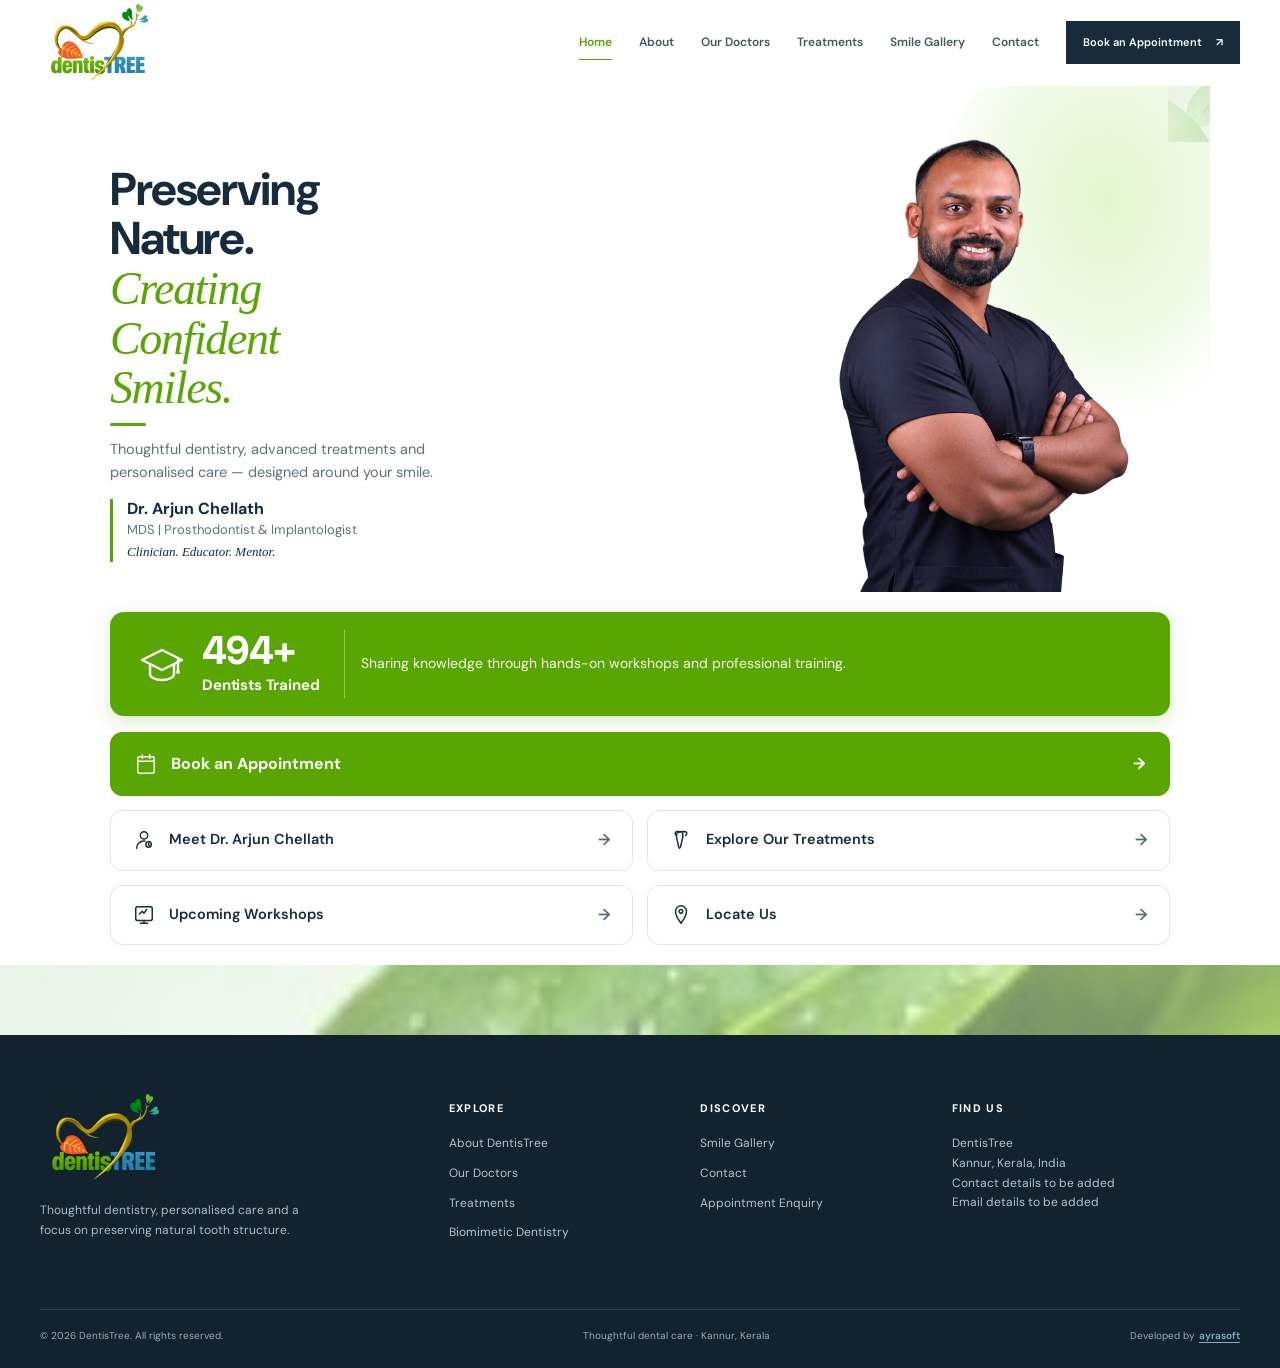
==== commit 49e84cc5: "Add files via upload" ====
--- a/index.html
+++ b/index.html
@@ -1,17 +1,163 @@
 <!doctype html>
-<html lang="en"><head><meta charset="utf-8"><meta name="viewport" content="width=device-width, initial-scale=1"><title>DentisTree | Thoughtful Dental Care in Kannur, Kerala</title><meta name="description" content="Thoughtful, patient-centred dental care in Kannur, Kerala. Explore restorative, implant and biomimetic dentistry at DentisTree."><meta property="og:title" content="DentisTree | Thoughtful Dental Care in Kannur"><meta property="og:description" content="Preserving nature. Creating confident smiles."><meta property="og:type" content="website"><meta property="og:image" content="images/optimized/consultation.webp"><link rel="icon" href="dentistree_logo.svg" type="image/svg+xml"><link rel="stylesheet" href="css/style.css"><script defer src="js/config.js"></script><script defer src="js/main.js"></script><script type="application/ld+json">{"@context":"https://schema.org","@type":"Dentist","name":"DentisTree","address":{"@type":"PostalAddress","addressLocality":"Kannur","addressRegion":"Kerala","addressCountry":"IN"},"medicalSpecialty":"Dentistry"}</script></head><body>
-<header class="site-header"><div class="wrap nav-wrap"><a class="brand" href="index.html" aria-label="DentisTree home"><img src="dentistree_logo.png" alt="DentisTree"></a><button class="menu-toggle" aria-label="Open navigation" aria-expanded="false"><span></span><span></span><span></span></button><nav class="nav" aria-label="Main navigation"><a href="index.html" aria-current="page">Home</a><a href="about.html">About</a><a href="doctors.html">Our Doctors</a><a href="treatments.html">Treatments</a><a href="gallery.html">Smile Gallery</a><a href="contact.html">Contact</a><a class="btn" href="contact.html">Book an Appointment <span>↗</span></a></nav></div></header>
-<main class="flow-home"><div class="flow-kicker"><span></span>DENTISTRY, THOUGHTFULLY CONSIDERED</div><section class="home-hero"><div class="home-copy"><h1>Preserving Nature.<br><em>Creating Confident<br>Smiles.</em></h1><p>Thoughtful dentistry, advanced treatments and personalised care — designed around your smile.</p><div class="home-actions"><a class="flow-btn primary" href="contact.html">Book an Appointment <b>↗</b></a><a class="flow-btn" href="doctors.html">Meet Dr. Arjun Chellath <b>→</b></a><a class="flow-btn" href="treatments.html">Explore Our Treatments <b>→</b></a><a class="flow-btn" href="workshops.html">▦ &nbsp; Upcoming Workshops <b>→</b></a><a class="flow-btn" href="contact.html">⌖ &nbsp; Locate Us <b>→</b></a></div></div><div class="home-stat"><b>500+</b><span>Dentists Trained</span></div><img class="home-doctor" src="images/doctor.png" alt="Dr. Arjun Chellath"></section></main>
-<footer class="footer"><div class="wrap"><div class="footer-grid"><div class="footer-brand"><img src="dentistree_logo.png" alt="DentisTree"><p>Thoughtful dentistry, personalised care and a focus on preserving natural tooth structure.</p></div><div><h4>Explore</h4><div class="footer-links"><a href="about.html">About DentisTree</a><a href="doctors.html">Our Doctors</a><a href="treatments.html">Treatments</a><a href="biomimetic.html">Biomimetic Dentistry</a></div></div><div><h4>Discover</h4><div class="footer-links"><a href="gallery.html">Smile Gallery</a><a href="contact.html">Contact</a><a href="contact.html">Appointment Enquiry</a></div></div><div class="footer-contact"><h4>Find us</h4><p>DentisTree<br>Kannur, Kerala, India</p><p><a data-contact="phone" href="contact.html">Contact details to be added</a></p><p><a data-contact="email" href="contact.html">Email details to be added</a></p></div></div><div class="footer-bottom"><span>© <span data-year>2026</span> DentisTree. All rights reserved.</span><span>Thoughtful dental care · Kannur, Kerala</span></div></div></footer>
+<html lang="en"><head><meta charset="utf-8"><meta name="viewport" content="width=device-width, initial-scale=1"><title>DentisTree | Thoughtful Dental Care in Kannur, Kerala</title><meta name="description" content="Thoughtful, patient-centred dental care in Kannur, Kerala. Explore restorative, implant and biomimetic dentistry at DentisTree."><meta property="og:title" content="DentisTree | Thoughtful Dental Care in Kannur"><meta property="og:description" content="Preserving nature. Creating confident smiles."><meta property="og:type" content="website"><meta property="og:image" content="images/optimized/consultation.webp"><link rel="icon" href="dentistree_logo.svg" type="image/svg+xml"><link rel="stylesheet" href="css/style.css"><link rel="stylesheet" href="css/home.css"><script defer src="js/config.js"></script><script defer src="js/main.js"></script><script type="application/ld+json">{"@context":"https://schema.org","@type":"Dentist","name":"DentisTree","address":{"@type":"PostalAddress","addressLocality":"Kannur","addressRegion":"Kerala","addressCountry":"IN"},"medicalSpecialty":"Dentistry"}</script></head><body class="page-home">
+
+<!-- ======= HEADER ======= -->
+<header class="site-header">
+  <div class="wrap nav-wrap">
+    <a class="brand" href="index.html" aria-label="DentisTree home">
+      <img src="dentistree_logo.png" alt="DentisTree">
+    </a>
+    <button class="menu-toggle" aria-label="Open navigation" aria-expanded="false">
+      <span></span><span></span><span></span>
+    </button>
+    <nav class="nav" aria-label="Main navigation">
+      <a href="index.html" aria-current="page">Home</a>
+      <a href="about.html">About</a>
+      <a href="doctors.html">Our Doctors</a>
+      <a href="treatments.html">Treatments</a>
+      <a href="gallery.html">Smile Gallery</a>
+      <a href="contact.html">Contact</a>
+      <a class="btn" href="contact.html">Book an Appointment <span>↗</span></a>
+    </nav>
+  </div>
+</header>
+
+<!-- ======= HERO ======= -->
+<main>
+  <section class="hero2">
+
+    <!-- Background leaf accent (top-right) -->
+    <div class="hero2-leaf-bg" aria-hidden="true"></div>
+
+    <!-- Text block (left) -->
+    <div class="hero2-copy">
+      <h1 class="hero2-heading">
+        Preserving<br>Nature.<br>
+        <em>Creating<br>Confident<br>Smiles.</em>
+      </h1>
+      <div class="hero2-divider" aria-hidden="true"></div>
+      <p class="hero2-desc">Thoughtful dentistry, advanced treatments and personalised care — designed around your smile.</p>
+      <div class="hero2-dr">
+        <strong>Dr. Arjun Chellath</strong>
+        <span>MDS | Prosthodontist &amp; Implantologist</span>
+        <em>Clinician. Educator. Mentor.</em>
+      </div>
+    </div>
+
+    <!-- Doctor image (right) -->
+    <div class="hero2-photo-wrap" aria-hidden="true">
+      <img class="hero2-photo" src="images/doctor.png" alt="Dr. Arjun Chellath">
+    </div>
+
+  </section>
+
+  <!-- ======= STAT BANNER ======= -->
+  <section class="stat-banner" aria-label="500+ Dentists Trained">
+    <div class="stat-banner-inner">
+      <div class="stat-banner-left">
+        <!-- Graduation cap SVG -->
+        <svg class="stat-icon" viewBox="0 0 48 48" fill="none" xmlns="http://www.w3.org/2000/svg" aria-hidden="true">
+          <path d="M24 10L4 20l20 10 20-10L24 10z" stroke="#fff" stroke-width="2.4" stroke-linejoin="round"/>
+          <path d="M12 25v9c0 3.314 5.373 6 12 6s12-2.686 12-6v-9" stroke="#fff" stroke-width="2.4" stroke-linecap="round" stroke-linejoin="round"/>
+          <path d="M40 20v10" stroke="#fff" stroke-width="2.4" stroke-linecap="round"/>
+          <circle cx="40" cy="32" r="2" fill="#fff"/>
+        </svg>
+        <div class="stat-banner-num stat-num-blink">
+          <strong><span id="dentist-count">0</span><span class="stat-plus">+</span></strong>
+          <span class="stat-label">Dentists Trained</span>
+        </div>
+      </div>
+      <p class="stat-banner-desc">Sharing knowledge through hands-on workshops and professional training.</p>
+    </div>
+  </section>
+
+  <!-- ======= CTA BUTTONS ======= -->
+  <div class="home-ctas">
+    <a class="home-cta home-cta--primary" href="contact.html">
+      <!-- Calendar icon -->
+      <svg class="cta-icon" viewBox="0 0 24 24" fill="none" xmlns="http://www.w3.org/2000/svg" aria-hidden="true">
+        <rect x="3" y="4" width="18" height="18" rx="2" stroke="currentColor" stroke-width="1.6"/>
+        <path d="M3 9h18" stroke="currentColor" stroke-width="1.6" stroke-linecap="round"/>
+        <path d="M8 2v4M16 2v4" stroke="currentColor" stroke-width="1.6" stroke-linecap="round"/>
+      </svg>
+      Book an Appointment
+      <span class="cta-arrow">→</span>
+    </a>
+
+    <a class="home-cta" href="doctors.html">
+      <!-- Doctor icon -->
+      <svg class="cta-icon" viewBox="0 0 24 24" fill="none" xmlns="http://www.w3.org/2000/svg" aria-hidden="true">
+        <circle cx="12" cy="7" r="4" stroke="currentColor" stroke-width="1.6"/>
+        <path d="M4 21c0-4.418 3.582-8 8-8h1" stroke="currentColor" stroke-width="1.6" stroke-linecap="round"/>
+        <circle cx="17" cy="17" r="3" stroke="currentColor" stroke-width="1.6"/>
+        <path d="M17 15.5V17l1 1" stroke="currentColor" stroke-width="1.6" stroke-linecap="round"/>
+      </svg>
+      Meet Dr. Arjun Chellath
+      <span class="cta-arrow">→</span>
+    </a>
+
+    <a class="home-cta" href="treatments.html">
+      <!-- Tooth icon -->
+      <svg class="cta-icon" viewBox="0 0 24 24" fill="none" xmlns="http://www.w3.org/2000/svg" aria-hidden="true">
+        <path d="M12 3C9.5 3 7 4.5 7 7c0 1.5.3 2.8.6 4.2C8 13 8.5 15 9 17.5c.3 1.5.8 3.5 1.5 3.5s1-1.5 1.5-3.5c.5-2.5 1-4.5 1.4-6.3.3-1.4.6-2.7.6-4.2C14 4.5 14.5 3 12 3z" stroke="currentColor" stroke-width="1.6" stroke-linecap="round" stroke-linejoin="round"/>
+        <path d="M7 7C5.5 5.5 5 4 7 3c1-.5 2.5-.5 5 0 2.5-.5 4-.5 5 0 2 1 1.5 2.5 0 4" stroke="currentColor" stroke-width="1.6" stroke-linecap="round" stroke-linejoin="round"/>
+      </svg>
+      Explore Our Treatments
+      <span class="cta-arrow">→</span>
+    </a>
+
+    <a class="home-cta" href="workshops.html">
+      <!-- Workshop/chart icon -->
+      <svg class="cta-icon" viewBox="0 0 24 24" fill="none" xmlns="http://www.w3.org/2000/svg" aria-hidden="true">
+        <rect x="3" y="3" width="18" height="15" rx="2" stroke="currentColor" stroke-width="1.6"/>
+        <path d="M8 21h8M12 18v3" stroke="currentColor" stroke-width="1.6" stroke-linecap="round"/>
+        <path d="M7 11l3-3 2 2 3-4" stroke="currentColor" stroke-width="1.6" stroke-linecap="round" stroke-linejoin="round"/>
+      </svg>
+      Upcoming Workshops
+      <span class="cta-arrow">→</span>
+    </a>
+
+    <a class="home-cta" href="contact.html">
+      <!-- Pin/location icon -->
+      <svg class="cta-icon" viewBox="0 0 24 24" fill="none" xmlns="http://www.w3.org/2000/svg" aria-hidden="true">
+        <path d="M12 2C8.686 2 6 4.686 6 8c0 5.25 6 13 6 13s6-7.75 6-13c0-3.314-2.686-6-6-6z" stroke="currentColor" stroke-width="1.6" stroke-linejoin="round"/>
+        <circle cx="12" cy="8" r="2" stroke="currentColor" stroke-width="1.6"/>
+      </svg>
+      Locate Us
+      <span class="cta-arrow">→</span>
+    </a>
+  </div>
+
+  <!-- Bottom leaf accent -->
+  <div class="home-bottom-leaf" aria-hidden="true"></div>
+</main>
+
+<footer class="footer"><div class="wrap"><div class="footer-grid"><div class="footer-brand"><img src="dentistree_logo.png" alt="DentisTree"><p>Thoughtful dentistry, personalised care and a focus on preserving natural tooth structure.</p></div><div><h4>Explore</h4><div class="footer-links"><a href="about.html">About DentisTree</a><a href="doctors.html">Our Doctors</a><a href="treatments.html">Treatments</a><a href="biomimetic.html">Biomimetic Dentistry</a></div></div><div><h4>Discover</h4><div class="footer-links"><a href="gallery.html">Smile Gallery</a><a href="contact.html">Contact</a><a href="contact.html">Appointment Enquiry</a></div></div><div class="footer-contact"><h4>Find us</h4><p>DentisTree<br>Kannur, Kerala, India</p><p><a data-contact="phone" href="contact.html">Contact details to be added</a></p><p><a data-contact="email" href="contact.html">Email details to be added</a></p></div></div><div class="footer-bottom"><span>© <span data-year>2026</span> DentisTree. All rights reserved.</span><span>Thoughtful dental care · Kannur, Kerala</span><span class="footer-watermark">Developed by <a href="https://ayrasoft.vercel.app" target="_blank" rel="noopener noreferrer">ayrasoft</a></span></div></div></footer>
+
+<script>
+  // Count-up animation for dentists trained
+  (function() {
+    const el = document.getElementById('dentist-count');
+    if (!el) return;
+    const target = 500;
+    const duration = 1800; // 1.8 seconds
+    const frameRate = 1000 / 60;
+    const totalFrames = Math.round(duration / frameRate);
+    let frame = 0;
+
+    function countUp() {
+      frame++;
+      // easeOutExpo progression
+      const progress = 1 - Math.pow(2, -10 * (frame / totalFrames));
+      const current = Math.min(Math.round(target * progress), target);
+      el.textContent = current;
+      if (frame < totalFrames) {
+        requestAnimationFrame(countUp);
+      } else {
+        el.textContent = target;
+      }
+    }
+    requestAnimationFrame(countUp);
+  })();
+</script>
 </body></html>
-
-
-
-
-
-
-
-
-
-
-
--- a/css/style.css
+++ b/css/style.css
@@ -1,37 +1,37 @@
 @import url('https://fonts.googleapis.com/css2?family=DM+Sans:wght@400;500;600;700&family=Manrope:wght@400;500;600;700&display=swap');
-:root{--ink:#172b3a;--muted:#61717a;--green:#398c45;--deep:#398c45;--blue:#79b0c9;--soft:#f7faf9;--pale:#eef6fa;--line:#e3eae8;--serif:Georgia,'Times New Roman',serif;--sans:'DM Sans',Arial,sans-serif;--display:Manrope,'DM Sans',sans-serif;--wrap:1200px;--ease:cubic-bezier(.2,.7,.2,1)}
+:root{--ink:#172b3a;--muted:#61717a;--green:#59A502;--deep:#59A502;--blue:#79b0c9;--soft:#f7faf9;--pale:#eef6fa;--line:#e3eae8;--serif:Georgia,'Times New Roman',serif;--sans:'DM Sans',Arial,sans-serif;--display:Manrope,'DM Sans',sans-serif;--wrap:1200px;--ease:cubic-bezier(.2,.7,.2,1)}
 *{box-sizing:border-box}html{scroll-behavior:smooth;scroll-padding-top:100px}body{margin:0;color:var(--ink);font:16px/1.65 var(--sans);background:#fff;-webkit-font-smoothing:antialiased}img{display:block;max-width:100%}a{color:inherit;text-decoration:none}button,input,select,textarea{font:inherit}button,a{-webkit-tap-highlight-color:transparent}.wrap{width:min(var(--wrap),calc(100% - 64px));margin-inline:auto}
 .eyebrow{display:flex;align-items:center;gap:11px;color:var(--deep);font-size:11px;font-weight:700;letter-spacing:.15em;text-transform:uppercase}.eyebrow:before{content:'';width:24px;height:1px;background:currentColor}.display{font:500 clamp(40px,6vw,76px)/1.08 var(--display);letter-spacing:-.055em;margin:20px 0}.display em{font-family:var(--serif);font-weight:400;color:var(--deep);letter-spacing:-.04em}.lead{font-size:18px;line-height:1.75;color:var(--muted);max-width:590px}
 .section{padding:108px 0}.section-head{display:flex;align-items:end;justify-content:space-between;gap:32px;margin-bottom:44px}.section-head .display{font-size:clamp(36px,4vw,54px);margin:12px 0 0}.section-head p{max-width:440px;color:var(--muted);margin:0 0 5px}
 .btn{min-height:54px;display:inline-flex;align-items:center;justify-content:center;gap:14px;padding:0 23px;border:1px solid var(--ink);background:var(--ink);color:#fff;font-size:13px;font-weight:600;transition:background .3s,border-color .3s,transform .3s var(--ease);cursor:pointer}.btn:hover{background:var(--deep);border-color:var(--deep);transform:translateY(-2px)}.btn-light{background:transparent;color:var(--ink)}.btn-light:hover{background:var(--deep);border-color:var(--deep);color:#fff}.btn-green{background:var(--deep);border-color:var(--deep)}.text-link{display:inline-flex;align-items:center;gap:13px;font-size:13px;font-weight:700;color:var(--ink);border-bottom:1px solid #b9c8c3;padding-bottom:5px;transition:gap .25s,color .25s}.text-link:hover{gap:20px;color:var(--deep)}
 .site-header{height:86px;position:sticky;top:0;z-index:50;background:rgba(255,255,255,.96);border-bottom:1px solid transparent;transition:height .25s,border .25s,box-shadow .25s;backdrop-filter:blur(14px)}.site-header.scrolled{height:74px;border-color:var(--line);box-shadow:0 8px 30px #172b3a0a}.nav-wrap{height:100%;display:flex;align-items:center;justify-content:space-between}.brand{position:relative;display:flex;flex:0 0 120px;width:120px;height:80px;align-items:center;overflow:hidden}.brand img{display:block;width:120px;height:80px;max-width:100%;object-fit:contain}.nav{display:flex;align-items:center;gap:27px}.nav a:not(.btn){font-size:12px;font-weight:600;color:#455660;position:relative;padding:8px 0}.nav a:not(.btn):after{content:'';position:absolute;height:1px;width:0;bottom:0;left:0;background:var(--deep);transition:width .25s}.nav a:not(.btn):hover:after,.nav a[aria-current=page]:after{width:100%}.nav a[aria-current=page]{color:var(--deep)}.nav .btn{min-height:43px;padding:0 16px;font-size:11px}.menu-toggle{display:none;border:0;background:none;padding:10px;color:var(--ink)}.menu-toggle span{display:block;width:23px;height:1px;background:currentColor;margin:5px;transition:transform .25s,opacity .2s}
-.hero{padding:54px 0 74px;overflow:hidden}.hero-grid{display:grid;grid-template-columns:.88fr 1.12fr;align-items:center;gap:5.3%;min-height:570px}.hero-copy{padding:18px 0 30px;position:relative;z-index:2}.hero-copy .display{max-width:620px}.hero-copy .lead{margin:24px 0 31px}.hero-actions{display:flex;flex-wrap:wrap;gap:12px}.hero-art{height:570px;position:relative}.hero-photo{position:absolute;inset:0 0 22px 25px;overflow:hidden;background:#f2f4f1}.hero-photo img{width:100%;height:100%;object-fit:cover;object-position:center 28%;animation:heroIn 1.1s var(--ease) both}.hero-art:before{content:'';position:absolute;width:210px;height:210px;border:1px solid #398c4580;border-radius:50%;left:-65px;bottom:4px;z-index:1;animation:leafFloat 7s ease-in-out infinite}.hero-art:after{content:'';position:absolute;width:110px;height:110px;border-radius:50%;background:#f1f8ec;right:-35px;top:-24px;z-index:-1}.hero-note{position:absolute;z-index:2;left:-34px;bottom:0;background:#fff;padding:17px 21px;box-shadow:0 14px 40px #172b3a13;display:flex;align-items:center;gap:13px}.note-mark{width:37px;height:37px;border-radius:50%;background:var(--pale);display:grid;place-items:center;color:var(--deep);font:20px var(--serif)}.hero-note b{display:block;font-size:12px}.hero-note span{font-size:11px;color:var(--muted)}
+.hero{padding:54px 0 74px;overflow:hidden}.hero-grid{display:grid;grid-template-columns:.88fr 1.12fr;align-items:center;gap:5.3%;min-height:570px}.hero-copy{padding:18px 0 30px;position:relative;z-index:2}.hero-copy .display{max-width:620px}.hero-copy .lead{margin:24px 0 31px}.hero-actions{display:flex;flex-wrap:wrap;gap:12px}.hero-art{height:570px;position:relative}.hero-photo{position:absolute;inset:0 0 22px 25px;overflow:hidden;background:#f2f4f1}.hero-photo img{width:100%;height:100%;object-fit:cover;object-position:center 28%;animation:heroIn 1.1s var(--ease) both}.hero-art:before{content:'';position:absolute;width:210px;height:210px;border:1px solid #59A50280;border-radius:50%;left:-65px;bottom:4px;z-index:1;animation:leafFloat 7s ease-in-out infinite}.hero-art:after{content:'';position:absolute;width:110px;height:110px;border-radius:50%;background:#f1f8ec;right:-35px;top:-24px;z-index:-1}.hero-note{position:absolute;z-index:2;left:-34px;bottom:0;background:#fff;padding:17px 21px;box-shadow:0 14px 40px #172b3a13;display:flex;align-items:center;gap:13px}.note-mark{width:37px;height:37px;border-radius:50%;background:var(--pale);display:grid;place-items:center;color:var(--deep);font:20px var(--serif)}.hero-note b{display:block;font-size:12px}.hero-note span{font-size:11px;color:var(--muted)}
 .stats{border-top:1px solid var(--line);border-bottom:1px solid var(--line);display:grid;grid-template-columns:repeat(4,1fr);padding:29px 0}.stat{padding:4px 26px;border-right:1px solid var(--line)}.stat:first-child{padding-left:0}.stat:last-child{border:0}.stat strong{font:500 28px/1.2 var(--display);letter-spacing:-.04em}.stat span{display:block;color:var(--muted);font-size:11px;margin-top:7px}
 .intro-grid{display:grid;grid-template-columns:1fr 1fr;gap:10%;align-items:center}.intro-copy .display{font-size:clamp(38px,4.6vw,60px)}.intro-image{position:relative;margin-right:35px}.intro-image img{height:450px;width:100%;object-fit:cover}.image-caption{position:absolute;right:-35px;bottom:25px;background:#fff;padding:14px 18px;font-size:11px;box-shadow:0 12px 35px #172b3a15}
 .treatment-grid{display:grid;grid-template-columns:repeat(4,1fr);border-top:1px solid var(--line);border-left:1px solid var(--line)}.treatment-item{min-height:215px;padding:26px 24px;border-right:1px solid var(--line);border-bottom:1px solid var(--line);transition:background .3s}.treatment-item:hover{background:var(--soft)}.treatment-item .num{font:13px var(--serif);color:var(--blue)}.treatment-item h3{font:600 17px var(--display);margin:26px 0 9px;letter-spacing:-.02em}.treatment-item p{font-size:12px;color:var(--muted);line-height:1.65;margin:0 0 18px}.treatment-item a{font-size:11px;font-weight:700;color:var(--deep)}
 .team-section{background:var(--soft)}.team-grid{display:grid;grid-template-columns:1fr .8fr;gap:8%;align-items:center}.team-photo{height:590px;overflow:hidden;background:#131823}.team-photo img{width:100%;height:100%;object-fit:cover;object-position:center 30%}.team-copy .display{font-size:clamp(40px,4.8vw,62px)}.doctor-mini{border-top:1px solid var(--line);padding:15px 0;display:flex;align-items:center;justify-content:space-between}.doctor-mini strong{font:600 15px var(--display)}.doctor-mini span{font-size:11px;color:var(--muted)}
 .feature-band{display:grid;grid-template-columns:1fr 1fr;min-height:510px}.feature-image{min-height:510px;overflow:hidden}.feature-image img{height:100%;width:100%;object-fit:cover}.feature-copy{background:#f1f8ec;padding:80px clamp(36px,8vw,120px);display:flex;flex-direction:column;justify-content:center}.feature-copy .display{font-size:clamp(38px,4.3vw,58px)}.quote{font:italic 20px/1.55 var(--serif);color:#3c5159;border-left:2px solid var(--green);padding-left:22px;margin:28px 0}
-.cta-section{background:var(--ink);color:#fff;padding:82px 0}.cta-row{display:flex;align-items:center;justify-content:space-between;gap:32px}.cta-row h2{font:500 clamp(32px,4vw,51px)/1.12 var(--display);letter-spacing:-.045em;margin:13px 0}.cta-row p{color:#bdc9ce;font-size:14px;margin:0}.cta-row .eyebrow{color:#398c45}.cta-row .btn{background:#fff;color:var(--ink);border-color:#fff}.cta-row .btn:hover{background:var(--green);border-color:var(--green)}
+.cta-section{background:var(--ink);color:#fff;padding:82px 0}.cta-row{display:flex;align-items:center;justify-content:space-between;gap:32px}.cta-row h2{font:500 clamp(32px,4vw,51px)/1.12 var(--display);letter-spacing:-.045em;margin:13px 0}.cta-row p{color:#bdc9ce;font-size:14px;margin:0}.cta-row .eyebrow{color:#59A502}.cta-row .btn{background:#fff;color:var(--ink);border-color:#fff}.cta-row .btn:hover{background:var(--green);border-color:var(--green)}
 .footer{background:#12232f;color:#dbe3e6;padding:58px 0 24px}.footer-grid{display:grid;grid-template-columns:1.4fr .8fr .8fr 1.1fr;gap:42px;padding-bottom:48px}.footer-brand img{width:132px;height:auto;filter:none;opacity:1}.footer-brand p{font-size:12px;color:#aebcc1;max-width:260px;margin:20px 0}.footer h4{font-size:11px;text-transform:uppercase;letter-spacing:.12em;color:#fff;margin:6px 0 17px}.footer-links{display:grid;gap:10px}.footer-links a,.footer-contact p{font-size:12px;color:#b7c3c8;margin:0}.footer-links a:hover{color:#fff}.footer-bottom{display:flex;justify-content:space-between;border-top:1px solid #ffffff20;padding-top:18px;font-size:10px;color:#9aabb1}
-.page-hero{padding:84px 0 75px;background:var(--soft);position:relative;overflow:hidden}.page-hero:after{content:'';position:absolute;width:380px;height:380px;border:1px solid #398c4550;border-radius:50%;right:-120px;top:-190px}.page-hero .display{max-width:850px}.page-hero p{max-width:630px;color:var(--muted);font-size:17px}.breadcrumb{font-size:11px;color:#708087;margin-bottom:29px}.breadcrumb a{color:var(--deep)}.page-hero-grid{display:grid;grid-template-columns:1.1fr .9fr;gap:8%;align-items:center}.page-hero-image{height:390px;overflow:hidden}.page-hero-image img{height:100%;width:100%;object-fit:cover}
+.page-hero{padding:84px 0 75px;background:var(--soft);position:relative;overflow:hidden}.page-hero:after{content:'';position:absolute;width:380px;height:380px;border:1px solid #59A50250;border-radius:50%;right:-120px;top:-190px}.page-hero .display{max-width:850px}.page-hero p{max-width:630px;color:var(--muted);font-size:17px}.breadcrumb{font-size:11px;color:#708087;margin-bottom:29px}.breadcrumb a{color:var(--deep)}.page-hero-grid{display:grid;grid-template-columns:1.1fr .9fr;gap:8%;align-items:center}.page-hero-image{height:390px;overflow:hidden}.page-hero-image img{height:100%;width:100%;object-fit:cover}
 .prose{max-width:720px}.prose p{color:var(--muted);margin:0 0 19px}.prose h2{font:500 34px/1.2 var(--display);letter-spacing:-.04em;margin:44px 0 16px}.values-grid{display:grid;grid-template-columns:repeat(3,1fr);gap:1px;background:var(--line);border:1px solid var(--line);margin-top:45px}.value{background:#fff;padding:29px}.value small{color:var(--deep);letter-spacing:.12em;font-size:10px}.value h3{font:600 18px var(--display);margin:13px 0 8px}.value p{font-size:12px;color:var(--muted);margin:0}
 .doctor-profile{display:grid;grid-template-columns:.8fr 1.2fr;gap:8%;padding:82px 0;border-bottom:1px solid var(--line);align-items:center}.doctor-profile:nth-child(even){grid-template-columns:1.2fr .8fr}.doctor-profile:nth-child(even) .doctor-portrait{order:2}.doctor-portrait{height:580px;background:#131823;overflow:hidden}.doctor-portrait img{width:100%;height:100%;object-fit:cover;object-position:center 28%}.doctor-profile:first-child .doctor-portrait img{object-position:75% center}.doctor-profile:nth-child(2) .doctor-portrait img{object-position:20% center}.doctor-info h2{font:500 clamp(35px,4vw,52px)/1.1 var(--display);letter-spacing:-.045em;margin:10px 0}.doctor-role{font-size:12px;color:var(--deep);font-weight:700}.doctor-credentials{font:italic 16px var(--serif);color:#506169;margin:8px 0 24px}.doctor-info p{color:var(--muted);font-size:14px}.doctor-info .quote{font-size:17px}
 .treatment-list{border-top:1px solid var(--line)}.treatment-row{display:grid;grid-template-columns:70px 1fr 1fr 115px;gap:25px;align-items:start;padding:28px 0;border-bottom:1px solid var(--line)}.treatment-row .number{font:16px var(--serif);color:var(--blue);padding-top:4px}.treatment-row h2{font:600 20px var(--display);margin:0;letter-spacing:-.025em}.treatment-row p{margin:0;color:var(--muted);font-size:13px}.treatment-row .text-link{font-size:11px;justify-self:end}
 .steps{display:grid;grid-template-columns:repeat(3,1fr);gap:32px}.step{border-top:1px solid var(--green);padding-top:17px}.step strong{font:14px var(--serif);color:var(--deep)}.step h3{font:600 19px var(--display);margin:14px 0 8px}.step p{font-size:13px;color:var(--muted);margin:0}
 
 .feature-band{display:grid;grid-template-columns:1fr 1fr;min-height:510px}.feature-image{min-height:510px;overflow:hidden}.feature-image img{height:100%;width:100%;object-fit:cover}.feature-copy{background:#f1f8ec;padding:80px clamp(36px,8vw,120px);display:flex;flex-direction:column;justify-content:center}.feature-copy .display{font-size:clamp(38px,4.3vw,58px)}.quote{font:italic 20px/1.55 var(--serif);color:#3c5159;border-left:2px solid var(--green);padding-left:22px;margin:28px 0}
-.cta-section{background:var(--ink);color:#fff;padding:82px 0}.cta-row{display:flex;align-items:center;justify-content:space-between;gap:32px}.cta-row h2{font:500 clamp(32px,4vw,51px)/1.12 var(--display);letter-spacing:-.045em;margin:13px 0}.cta-row p{color:#bdc9ce;font-size:14px;margin:0}.cta-row .eyebrow{color:#398c45}.cta-row .btn{background:#fff;color:var(--ink);border-color:#fff}.cta-row .btn:hover{background:var(--green);border-color:var(--green)}
+.cta-section{background:var(--ink);color:#fff;padding:82px 0}.cta-row{display:flex;align-items:center;justify-content:space-between;gap:32px}.cta-row h2{font:500 clamp(32px,4vw,51px)/1.12 var(--display);letter-spacing:-.045em;margin:13px 0}.cta-row p{color:#bdc9ce;font-size:14px;margin:0}.cta-row .eyebrow{color:#59A502}.cta-row .btn{background:#fff;color:var(--ink);border-color:#fff}.cta-row .btn:hover{background:var(--green);border-color:var(--green)}
 .footer{background:#12232f;color:#dbe3e6;padding:58px 0 24px}.footer-grid{display:grid;grid-template-columns:1.4fr .8fr .8fr 1.1fr;gap:42px;padding-bottom:48px}.footer-brand img{width:132px;height:auto;filter:none;opacity:1}.footer-brand p{font-size:12px;color:#aebcc1;max-width:260px;margin:20px 0}.footer h4{font-size:11px;text-transform:uppercase;letter-spacing:.12em;color:#fff;margin:6px 0 17px}.footer-links{display:grid;gap:10px}.footer-links a,.footer-contact p{font-size:12px;color:#b7c3c8;margin:0}.footer-links a:hover{color:#fff}.footer-bottom{display:flex;justify-content:space-between;border-top:1px solid #ffffff20;padding-top:18px;font-size:10px;color:#9aabb1}
-.page-hero{padding:84px 0 75px;background:var(--soft);position:relative;overflow:hidden}.page-hero:after{content:'';position:absolute;width:380px;height:380px;border:1px solid #398c4550;border-radius:50%;right:-120px;top:-190px}.page-hero .display{max-width:850px}.page-hero p{max-width:630px;color:var(--muted);font-size:17px}.breadcrumb{font-size:11px;color:#708087;margin-bottom:29px}.breadcrumb a{color:var(--deep)}.page-hero-grid{display:grid;grid-template-columns:1.1fr .9fr;gap:8%;align-items:center}.page-hero-image{height:390px;overflow:hidden}.page-hero-image img{height:100%;width:100%;object-fit:cover}
+.page-hero{padding:84px 0 75px;background:var(--soft);position:relative;overflow:hidden}.page-hero:after{content:'';position:absolute;width:380px;height:380px;border:1px solid #59A50250;border-radius:50%;right:-120px;top:-190px}.page-hero .display{max-width:850px}.page-hero p{max-width:630px;color:var(--muted);font-size:17px}.breadcrumb{font-size:11px;color:#708087;margin-bottom:29px}.breadcrumb a{color:var(--deep)}.page-hero-grid{display:grid;grid-template-columns:1.1fr .9fr;gap:8%;align-items:center}.page-hero-image{height:390px;overflow:hidden}.page-hero-image img{height:100%;width:100%;object-fit:cover}
 .prose{max-width:720px}.prose p{color:var(--muted);margin:0 0 19px}.prose h2{font:500 34px/1.2 var(--display);letter-spacing:-.04em;margin:44px 0 16px}.values-grid{display:grid;grid-template-columns:repeat(3,1fr);gap:1px;background:var(--line);border:1px solid var(--line);margin-top:45px}.value{background:#fff;padding:29px}.value small{color:var(--deep);letter-spacing:.12em;font-size:10px}.value h3{font:600 18px var(--display);margin:13px 0 8px}.value p{font-size:12px;color:var(--muted);margin:0}
 .doctor-profile{display:grid;grid-template-columns:.8fr 1.2fr;gap:8%;padding:82px 0;border-bottom:1px solid var(--line);align-items:center}.doctor-profile:nth-child(even){grid-template-columns:1.2fr .8fr}.doctor-profile:nth-child(even) .doctor-portrait{order:2}.doctor-portrait{height:580px;background:#131823;overflow:hidden}.doctor-portrait img{width:100%;height:100%;object-fit:cover;object-position:center 28%}.doctor-profile:first-child .doctor-portrait img{object-position:75% center}.doctor-profile:nth-child(2) .doctor-portrait img{object-position:20% center}.doctor-info h2{font:500 clamp(35px,4vw,52px)/1.1 var(--display);letter-spacing:-.045em;margin:10px 0}.doctor-role{font-size:12px;color:var(--deep);font-weight:700}.doctor-credentials{font:italic 16px var(--serif);color:#506169;margin:8px 0 24px}.doctor-info p{color:var(--muted);font-size:14px}.doctor-info .quote{font-size:17px}
 .treatment-list{border-top:1px solid var(--line)}.treatment-row{display:grid;grid-template-columns:70px 1fr 1fr 115px;gap:25px;align-items:start;padding:28px 0;border-bottom:1px solid var(--line)}.treatment-row .number{font:16px var(--serif);color:var(--blue);padding-top:4px}.treatment-row h2{font:600 20px var(--display);margin:0;letter-spacing:-.025em}.treatment-row p{margin:0;color:var(--muted);font-size:13px}.treatment-row .text-link{font-size:11px;justify-self:end}
 .steps{display:grid;grid-template-columns:repeat(3,1fr);gap:32px}.step{border-top:1px solid var(--green);padding-top:17px}.step strong{font:14px var(--serif);color:var(--deep)}.step h3{font:600 19px var(--display);margin:14px 0 8px}.step p{font-size:13px;color:var(--muted);margin:0}
 .gallery-grid{display:grid;grid-template-columns:1.1fr .9fr .9fr;grid-auto-rows:250px;gap:14px}.gallery-item{position:relative;overflow:hidden;background:#f4f7f5;border:1px solid var(--line);display:flex;align-items:end;padding:22px}.gallery-item:first-child{grid-row:span 2}.gallery-item:nth-child(4){grid-column:span 2}.gallery-item:before{content:'';position:absolute;inset:0;background:linear-gradient(145deg,#eef6fa,#f7faf9 55%,#eff5eb)}.gallery-item:nth-child(2):before{background:linear-gradient(135deg,#f1f8ec,#e8f1f3)}.gallery-item:nth-child(3):before{background:linear-gradient(135deg,#f4f1eb,#eef6fa)}.gallery-item:nth-child(4):before{background:linear-gradient(135deg,#eef6fa,#f3f7ef)}.gallery-item:nth-child(5):before{background:linear-gradient(145deg,#f6f6f2,#eef4f6)}
-.gallery-orbit{position:absolute;border:1px solid #398c4566;border-radius:50%;width:170px;height:170px;top:25%;left:50%;transform:translate(-50%,-15%);transition:transform .5s var(--ease)}.gallery-orbit:after{content:'';position:absolute;inset:21px;border:1px solid #79b0c966;border-radius:50%}.gallery-item:hover .gallery-orbit,.gallery-item:focus-within .gallery-orbit{transform:translate(-50%,-15%) scale(1.08)}.placeholder-tag{position:absolute;top:18px;right:18px;font-size:9px;letter-spacing:.11em;text-transform:uppercase;color:#687b81;background:#ffffffba;padding:6px 9px}.gallery-item h3,.gallery-item p{position:relative;margin:0}.gallery-item h3{font:600 16px var(--display)}.gallery-item p{font-size:11px;color:var(--muted);margin-top:4px}.gallery-item button{position:absolute;inset:0;border:0;background:transparent;cursor:pointer}.gallery-note{margin-top:20px;color:var(--muted);font-size:12px}
+.gallery-orbit{position:absolute;border:1px solid #59A50266;border-radius:50%;width:170px;height:170px;top:25%;left:50%;transform:translate(-50%,-15%);transition:transform .5s var(--ease)}.gallery-orbit:after{content:'';position:absolute;inset:21px;border:1px solid #79b0c966;border-radius:50%}.gallery-item:hover .gallery-orbit,.gallery-item:focus-within .gallery-orbit{transform:translate(-50%,-15%) scale(1.08)}.placeholder-tag{position:absolute;top:18px;right:18px;font-size:9px;letter-spacing:.11em;text-transform:uppercase;color:#687b81;background:#ffffffba;padding:6px 9px}.gallery-item h3,.gallery-item p{position:relative;margin:0}.gallery-item h3{font:600 16px var(--display)}.gallery-item p{font-size:11px;color:var(--muted);margin-top:4px}.gallery-item button{position:absolute;inset:0;border:0;background:transparent;cursor:pointer}.gallery-note{margin-top:20px;color:var(--muted);font-size:12px}
 .lightbox{position:fixed;inset:0;z-index:100;background:#10232eef;color:white;display:none;align-items:center;justify-content:center;padding:30px}.lightbox.open{display:flex}.lightbox-inner{text-align:center;max-width:560px}.lightbox-inner .placeholder-large{width:min(70vw,480px);height:min(55vh,390px);margin:auto auto 20px;border:1px solid #ffffff45;display:grid;place-items:center;background:linear-gradient(135deg,#ffffff08,#ffffff14)}.lightbox-inner p{color:#c6d0d4}.lightbox-close{position:absolute;right:28px;top:20px;background:none;border:0;color:white;font-size:32px;cursor:pointer}
 .contact-grid{display:grid;grid-template-columns:.85fr 1.15fr;gap:8%;align-items:start}.contact-card{background:var(--soft);padding:34px}.contact-card h2{font:500 28px var(--display);margin:0 0 20px}.contact-line{padding:17px 0;border-bottom:1px solid var(--line)}.contact-line b{display:block;font-size:11px;color:var(--deep);text-transform:uppercase;letter-spacing:.1em}.contact-line span{display:block;font-size:14px;color:var(--ink);margin-top:4px}
-.map-placeholder{height:210px;margin-top:24px;background:var(--pale);border:1px solid #dbe9ed;display:grid;place-items:center;text-align:center;padding:22px;color:var(--muted);font-size:12px}.map-placeholder strong{display:block;color:var(--ink);font-size:14px;margin-bottom:5px}.map-placeholder.map-ready{display:block;padding:0}.map-placeholder iframe{width:100%;height:100%;border:0}.form-panel h2{font:500 36px var(--display);letter-spacing:-.035em;margin:0 0 8px}.form-panel>p{color:var(--muted);font-size:13px;margin:0 0 27px}.form-grid{display:grid;grid-template-columns:1fr 1fr;gap:17px}.field{display:grid;gap:7px}.field.full{grid-column:1/-1}.field label{font-size:11px;font-weight:700}.field input,.field select,.field textarea{width:100%;background:#fff;border:1px solid #d8e1df;padding:12px 13px;outline:none;color:var(--ink);font-size:13px;transition:border .2s}.field input:focus,.field select:focus,.field textarea:focus{border-color:var(--deep);box-shadow:0 0 0 3px #398c4520}.field textarea{min-height:115px;resize:vertical}.form-actions{margin-top:20px;display:flex;align-items:center;gap:17px}.form-hint{font-size:11px;color:var(--muted)}.form-status{margin-top:18px;padding:14px;background:var(--pale);font-size:13px;display:none}.form-status.show{display:block}.form-status strong,.form-status>span{display:block}.notice{font-size:11px;color:var(--muted);margin-top:15px}
+.map-placeholder{height:210px;margin-top:24px;background:var(--pale);border:1px solid #dbe9ed;display:grid;place-items:center;text-align:center;padding:22px;color:var(--muted);font-size:12px}.map-placeholder strong{display:block;color:var(--ink);font-size:14px;margin-bottom:5px}.map-placeholder.map-ready{display:block;padding:0}.map-placeholder iframe{width:100%;height:100%;border:0}.form-panel h2{font:500 36px var(--display);letter-spacing:-.035em;margin:0 0 8px}.form-panel>p{color:var(--muted);font-size:13px;margin:0 0 27px}.form-grid{display:grid;grid-template-columns:1fr 1fr;gap:17px}.field{display:grid;gap:7px}.field.full{grid-column:1/-1}.field label{font-size:11px;font-weight:700}.field input,.field select,.field textarea{width:100%;background:#fff;border:1px solid #d8e1df;padding:12px 13px;outline:none;color:var(--ink);font-size:13px;transition:border .2s}.field input:focus,.field select:focus,.field textarea:focus{border-color:var(--deep);box-shadow:0 0 0 3px #59A50220}.field textarea{min-height:115px;resize:vertical}.form-actions{margin-top:20px;display:flex;align-items:center;gap:17px}.form-hint{font-size:11px;color:var(--muted)}.form-status{margin-top:18px;padding:14px;background:var(--pale);font-size:13px;display:none}.form-status.show{display:block}.form-status strong,.form-status>span{display:block}.notice{font-size:11px;color:var(--muted);margin-top:15px}
 .reveal{opacity:0;transform:translateY(20px);transition:opacity .75s var(--ease),transform .75s var(--ease)}.reveal.visible{opacity:1;transform:none}.stagger>*{transition-delay:calc(var(--i,0)*90ms)}.sr-only{position:absolute;width:1px;height:1px;padding:0;margin:-1px;overflow:hidden;clip:rect(0,0,0,0);white-space:nowrap;border:0}:focus-visible{outline:3px solid #79b0c9;outline-offset:3px}
 @keyframes heroIn{from{transform:scale(1.035);opacity:.7}to{transform:scale(1);opacity:1}}@keyframes leafFloat{0%,100%{transform:translateY(0)}50%{transform:translateY(-8px)}}
 @media(max-width:1000px){.wrap{width:min(var(--wrap),calc(100% - 44px))}.nav{gap:17px}.nav .btn{display:none}.hero-grid{gap:4%}.hero-art{height:500px}.hero-photo{inset:0 0 18px 18px}.stat{padding-inline:15px}.stat strong{font-size:24px}.treatment-grid{grid-template-columns:repeat(2,1fr)}.doctor-profile,.doctor-profile:nth-child(even){gap:5%}.doctor-portrait{height:500px}.footer-grid{gap:24px}}
@@ -53,15 +53,15 @@
 
 /* Client reference flow */
 .flow-home,.flow-page{font-family:var(--sans);color:var(--ink);background:#fbfdfb;min-height:100vh;overflow:hidden}.flow-top{height:92px;max-width:1100px;margin:auto;padding:12px 28px;display:flex;align-items:center;justify-content:space-between}.flow-logo img{width:112px;height:74px;object-fit:contain}.flow-menu{border:0;background:none;width:38px;padding:8px}.flow-menu i{display:block;height:2px;background:var(--ink);margin:6px 0}.flow-kicker{max-width:1100px;margin:8px auto 0;padding:0 30px;display:flex;align-items:center;gap:12px;color:var(--deep);font-size:10px;letter-spacing:.2em;font-weight:700}.flow-kicker span{width:23px;height:1px;background:var(--deep)}.home-hero{position:relative;max-width:1100px;min-height:650px;margin:auto;padding:40px 30px 30px;display:grid;grid-template-columns:1fr 1fr;align-items:center;background:radial-gradient(ellipse at 100% 65%,#f0f8eb 0,transparent 44%)}.home-copy{z-index:2;max-width:540px}.home-copy h1{font:400 clamp(40px,4.8vw,58px)/1.02 var(--display);letter-spacing:-.055em;margin:18px 0}.home-copy h1 em{font-family:var(--serif);font-weight:400;color:var(--deep)}.home-copy p{max-width:350px;color:#65737a;font-size:15px;margin:22px 0}.home-actions{display:grid;gap:8px;max-width:290px}.flow-btn{min-height:44px;border:1px solid #8e9a98;border-radius:7px;padding:0 13px;display:flex;align-items:center;justify-content:space-between;background:#ffffffd9;font-size:12px;font-weight:600}.flow-btn b{font-size:16px}.flow-btn.primary{background:var(--deep);color:white;border-color:var(--deep)}.home-doctor{position:absolute;height:min(650px,92%);width:53%;right:0;bottom:0;object-fit:contain;object-position:center bottom;z-index:1}.home-stat{position:absolute;right:3%;top:12%;z-index:2;text-align:center;color:var(--deep);line-height:1.05}.home-stat b{font:700 clamp(50px,7vw,82px) var(--display)}.home-stat span{display:block;color:var(--ink);font-size:19px}
-.flow-page{max-width:1080px;margin:auto;padding-bottom:40px}.flow-inner{padding:0 30px}.flow-page h1{font:600 clamp(34px,5vw,54px)/1.03 var(--display);letter-spacing:-.045em;margin:18px 0}.flow-page h1 em{font-family:var(--serif);color:var(--deep);font-weight:400}.treat-hero{display:grid;grid-template-columns:1fr 1fr;align-items:center;min-height:390px;position:relative;background:linear-gradient(110deg,#fff 48%,#eff8fc);padding:28px 36px}.treat-hero img{width:100%;height:350px;object-fit:cover;border-radius:45% 45% 8px 8px}.treat-hero p{color:#61717a;max-width:360px}.flow-wide-btn{display:inline-flex;background:var(--deep);color:#fff;padding:14px 20px;border-radius:30px;font-size:13px;font-weight:700;gap:20px}.treat-title{text-align:center;margin:35px 0 18px;font-size:22px}.treatment-tiles{display:grid;grid-template-columns:repeat(4,1fr);gap:12px}.treatment-tile{padding:18px 10px;text-align:center;background:#f7fbfc;border:1px solid #e4eeef;border-radius:16px;box-shadow:0 8px 20px #172b3a0d}.treatment-tile img{height:75px;width:100%;object-fit:contain}.treatment-tile b{display:block;font-size:12px}.painless-hero{padding:24px 34px 32px;background:linear-gradient(110deg,#fff,#eaf8fc)}.biofilm,.extraction{display:grid;grid-template-columns:1fr 1fr;align-items:center;gap:25px;padding:22px 0}.biofilm img,.extraction img{width:100%;height:245px;object-fit:cover;border-radius:20px}.benefit-row{display:flex;gap:15px;margin:18px 0;color:var(--deep);font-size:12px}.pill{background:#edf8e9;border-radius:18px;padding:10px 14px;color:var(--deep);font-size:12px;font-weight:700}.book-row{text-align:center;padding:25px}.workshop-hero{background:#e9f5ec;padding:32px;display:grid;grid-template-columns:1fr 1fr;align-items:center}.workshop-hero img{height:240px;width:100%;object-fit:contain;object-position:center bottom}.workshop-list{display:grid;gap:9px;margin-top:18px}.workshop-card{display:grid;grid-template-columns:100px 1fr auto;gap:14px;align-items:center;padding:10px;background:#fff;border:1px solid #e4e9e4;border-radius:12px}.workshop-card img{width:100px;height:68px;object-fit:cover;border-radius:8px}.workshop-card h3{margin:0;font-size:13px}.workshop-card p{margin:3px 0;font-size:11px;color:#61717a}.register{background:#1d5837;color:white;border-radius:15px;padding:8px 12px;font-size:10px}.moments{display:grid;grid-template-columns:repeat(3,1fr);gap:10px}.moment{height:120px;background:linear-gradient(140deg,#eff8ee,#ddebe5);display:grid;place-items:center;color:#567365;font-size:11px;border-radius:8px}.work-stats{display:grid;grid-template-columns:repeat(3,1fr);background:#144e35;color:#fff;padding:18px;margin-top:18px;border-radius:14px;text-align:center;font-size:12px}.work-stats b{display:block;color:#398c45;font-size:22px}
+.flow-page{max-width:1080px;margin:auto;padding-bottom:40px}.flow-inner{padding:0 30px}.flow-page h1{font:600 clamp(34px,5vw,54px)/1.03 var(--display);letter-spacing:-.045em;margin:18px 0}.flow-page h1 em{font-family:var(--serif);color:var(--deep);font-weight:400}.treat-hero{display:grid;grid-template-columns:1fr 1fr;align-items:center;min-height:390px;position:relative;background:linear-gradient(110deg,#fff 48%,#eff8fc);padding:28px 36px}.treat-hero img{width:100%;height:350px;object-fit:cover;border-radius:45% 45% 8px 8px}.treat-hero p{color:#61717a;max-width:360px}.flow-wide-btn{display:inline-flex;background:var(--deep);color:#fff;padding:14px 20px;border-radius:30px;font-size:13px;font-weight:700;gap:20px}.treat-title{text-align:center;margin:35px 0 18px;font-size:22px}.treatment-tiles{display:grid;grid-template-columns:repeat(4,1fr);gap:12px}.treatment-tile{padding:18px 10px;text-align:center;background:#f7fbfc;border:1px solid #e4eeef;border-radius:16px;box-shadow:0 8px 20px #172b3a0d}.treatment-tile img{height:75px;width:100%;object-fit:contain}.treatment-tile b{display:block;font-size:12px}.painless-hero{padding:24px 34px 32px;background:linear-gradient(110deg,#fff,#eaf8fc)}.biofilm,.extraction{display:grid;grid-template-columns:1fr 1fr;align-items:center;gap:25px;padding:22px 0}.biofilm img,.extraction img{width:100%;height:245px;object-fit:cover;border-radius:20px}.benefit-row{display:flex;gap:15px;margin:18px 0;color:var(--deep);font-size:12px}.pill{background:#edf8e9;border-radius:18px;padding:10px 14px;color:var(--deep);font-size:12px;font-weight:700}.book-row{text-align:center;padding:25px}.workshop-hero{background:#e9f5ec;padding:32px;display:grid;grid-template-columns:1fr 1fr;align-items:center}.workshop-hero img{height:240px;width:100%;object-fit:contain;object-position:center bottom}.workshop-list{display:grid;gap:9px;margin-top:18px}.workshop-card{display:grid;grid-template-columns:100px 1fr auto;gap:14px;align-items:center;padding:10px;background:#fff;border:1px solid #e4e9e4;border-radius:12px}.workshop-card img{width:100px;height:68px;object-fit:cover;border-radius:8px}.workshop-card h3{margin:0;font-size:13px}.workshop-card p{margin:3px 0;font-size:11px;color:#61717a}.register{background:#59A502;color:white;border-radius:15px;padding:8px 12px;font-size:10px}.moments{display:grid;grid-template-columns:repeat(3,1fr);gap:10px}.moment{height:120px;background:linear-gradient(140deg,#eff8ee,#ddebe5);display:grid;place-items:center;color:#567365;font-size:11px;border-radius:8px}.work-stats{display:grid;grid-template-columns:repeat(3,1fr);background:#59A502;color:#fff;padding:18px;margin-top:18px;border-radius:14px;text-align:center;font-size:12px}.work-stats b{display:block;color:#59A502;font-size:22px}
 @media(max-width:700px){.flow-top{height:74px;padding-inline:18px}.flow-kicker{margin-top:2px;padding-inline:20px;font-size:9px}.home-hero{display:block;min-height:calc(100vh - 100px);padding:28px 20px 0}.home-copy{max-width:62%;position:relative;z-index:3}.home-copy h1{font-size:clamp(30px,8.5vw,44px)}.home-copy p{font-size:12px}.home-actions{max-width:190px}.flow-btn{font-size:10px;min-height:38px;padding:0 9px}.home-doctor{height:66%;width:67%;right:-5%;bottom:6%;object-position:center bottom}.home-stat{right:3%;top:17%}.home-stat b{font-size:43px}.home-stat span{font-size:13px}.flow-inner{padding:0 18px}.treat-hero{grid-template-columns:1fr;padding:20px;min-height:0}.treat-hero img{height:230px;grid-row:1}.treat-hero h1{font-size:36px}.treatment-tiles{grid-template-columns:repeat(4,1fr);gap:7px}.treatment-tile{padding:10px 4px}.treatment-tile img{height:48px}.treatment-tile b{font-size:9px}.painless-hero{padding:18px}.biofilm,.extraction{grid-template-columns:1fr;gap:10px}.biofilm img,.extraction img{height:180px}.workshop-hero{grid-template-columns:1fr;padding:22px}.workshop-hero img{height:190px}.workshop-card{grid-template-columns:68px 1fr auto;gap:8px}.workshop-card img{width:68px;height:58px}.workshop-card h3{font-size:10px}.workshop-card p{font-size:9px}.register{font-size:8px;padding:7px}.moments{gap:6px}.moment{height:75px;font-size:9px}.work-stats{font-size:9px;padding:12px 4px}.work-stats b{font-size:17px}}
 
 .treatment-intro{background:linear-gradient(110deg,#f7faf9 0%,#f7faf9 54%,#eef6fa 100%);overflow:hidden}.treatment-intro-grid{position:relative;min-height:460px;display:grid;grid-template-columns:1fr .82fr;align-items:center;gap:50px;padding:48px 0}.treatment-intro-copy{z-index:2}.treatment-intro-copy .display{font-size:clamp(44px,5.6vw,68px);margin:20px 0}.treatment-intro-copy .lead{font-size:16px}.treatment-photo{height:350px;overflow:hidden;position:relative;z-index:1}.treatment-photo img{width:100%;height:100%;object-fit:cover;object-position:center 48%}.treatment-photo-caption{position:absolute;right:26px;bottom:45px;background:#fff;padding:13px 18px;font-size:12px;box-shadow:0 10px 30px #172b3a12}.services-section{padding-top:90px}.service-grid{display:grid;grid-template-columns:repeat(4,1fr);border-top:1px solid var(--line);border-left:1px solid var(--line)}.service-card{position:relative;min-height:280px;padding:23px 23px 25px;border-right:1px solid var(--line);border-bottom:1px solid var(--line);background:#fff;transition:background .25s,transform .25s}.service-card:hover{background:#f8fbf9;transform:translateY(-3px)}.service-icon{width:48px;height:48px;color:var(--deep);margin-bottom:15px}.service-icon svg{width:100%;height:100%;fill:none;stroke:currentColor;stroke-width:1.6;stroke-linecap:round;stroke-linejoin:round}.service-number{position:absolute;right:20px;top:28px;color:#9fb2b0;font:14px var(--serif)}.service-card h3{font:600 17px var(--display);margin:0 0 9px;letter-spacing:-.025em}.service-card p{color:var(--muted);font-size:12px;line-height:1.65;margin:0 0 19px}.service-card>a{display:inline-flex;gap:12px;color:var(--deep);font-size:11px;font-weight:700}.service-card>a b{font-size:15px}
 @media(max-width:760px){.treatment-intro-grid{min-height:0;grid-template-columns:1fr;gap:23px;padding:38px 0 30px}.treatment-intro-copy .display{font-size:43px}.treatment-intro-copy .lead{font-size:14px}.treatment-photo{height:250px}.treatment-photo-caption{right:26px;bottom:48px}.services-section{padding-top:62px}.service-grid{grid-template-columns:1fr 1fr}.service-card{min-height:245px;padding:17px 14px}.service-icon{width:40px;height:40px}.service-card h3{font-size:14px}.service-card p{font-size:11px}}
 /* Refined, gently animated experience statistic */
-.home-stat{top:7%;right:3%;z-index:4;width:210px;height:210px;border:1px solid #398c4540;border-radius:50%;background:rgba(255,255,255,.92);box-shadow:0 18px 54px #398c4514;display:flex;flex-direction:column;align-items:center;justify-content:center;gap:3px;animation:homeStatFloat 5.2s ease-in-out infinite;backdrop-filter:blur(8px)}.home-stat:before{content:'';position:absolute;inset:9px;border:1px solid #398c4555;border-radius:50%;pointer-events:none}.home-stat:after{content:'';position:absolute;left:50%;top:-6px;width:12px;height:12px;border-radius:50%;background:var(--green);box-shadow:0 0 0 5px #398c4522;animation:statPulse 2.4s ease-in-out infinite}.home-stat .home-stat-kicker{font-size:9px!important;font-weight:700;letter-spacing:.18em;color:#637771!important;text-transform:uppercase}.home-stat b{font:600 58px/.95 var(--display);letter-spacing:-.065em;color:var(--deep)}.home-stat b span{font-size:.62em;color:#79b0c9;vertical-align:top}.home-stat .home-stat-label{font:500 15px/1.2 var(--display);color:var(--ink)}.home-stat i{font:italic 11px var(--serif);color:#718079;margin-top:5px}.home-stat-cap{position:absolute;top:26px;right:31px;width:21px;height:15px;fill:none;stroke:#398c45;stroke-width:1.8;stroke-linecap:round;stroke-linejoin:round}.home-doctor{z-index:2}
+.home-stat{top:7%;right:3%;z-index:4;width:210px;height:210px;border:1px solid #59A50240;border-radius:50%;background:rgba(255,255,255,.92);box-shadow:0 18px 54px #59A50214;display:flex;flex-direction:column;align-items:center;justify-content:center;gap:3px;animation:homeStatFloat 5.2s ease-in-out infinite;backdrop-filter:blur(8px)}.home-stat:before{content:'';position:absolute;inset:9px;border:1px solid #59A50255;border-radius:50%;pointer-events:none}.home-stat:after{content:'';position:absolute;left:50%;top:-6px;width:12px;height:12px;border-radius:50%;background:var(--green);box-shadow:0 0 0 5px #59A50222;animation:statPulse 2.4s ease-in-out infinite}.home-stat .home-stat-kicker{font-size:9px!important;font-weight:700;letter-spacing:.18em;color:#637771!important;text-transform:uppercase}.home-stat b{font:600 58px/.95 var(--display);letter-spacing:-.065em;color:var(--deep)}.home-stat b span{font-size:.62em;color:#79b0c9;vertical-align:top}.home-stat .home-stat-label{font:500 15px/1.2 var(--display);color:var(--ink)}.home-stat i{font:italic 11px var(--serif);color:#718079;margin-top:5px}.home-stat-cap{position:absolute;top:26px;right:31px;width:21px;height:15px;fill:none;stroke:#59A502;stroke-width:1.8;stroke-linecap:round;stroke-linejoin:round}.home-doctor{z-index:2}
 @keyframes homeStatFloat{0%,100%{transform:translateY(0)}50%{transform:translateY(-9px)}}@keyframes statPulse{0%,100%{transform:scale(.84);opacity:.7}50%{transform:scale(1.08);opacity:1}}
-@media(max-width:760px){.home-stat{top:12%;right:2%;width:132px;height:132px;gap:1px;box-shadow:0 10px 28px #398c4514}.home-stat:before{inset:6px}.home-stat .home-stat-kicker{font-size:6px!important;letter-spacing:.12em}.home-stat b{font-size:37px}.home-stat .home-stat-label{font-size:10px}.home-stat i{font-size:8px;margin-top:2px}.home-stat-cap{top:17px;right:22px;width:15px;height:11px}}
+@media(max-width:760px){.home-stat{top:12%;right:2%;width:132px;height:132px;gap:1px;box-shadow:0 10px 28px #59A50214}.home-stat:before{inset:6px}.home-stat .home-stat-kicker{font-size:6px!important;letter-spacing:.12em}.home-stat b{font-size:37px}.home-stat .home-stat-label{font-size:10px}.home-stat i{font-size:8px;margin-top:2px}.home-stat-cap{top:17px;right:22px;width:15px;height:11px}}
 @media(prefers-reduced-motion:reduce){.home-stat,.home-stat:after{animation:none}}
 
 
@@ -85,7 +85,7 @@
 .contact-rich{padding:58px 0}.contact-rich-grid{gap:5%}.contact-methods{margin-top:22px}.contact-method{padding:14px 0}.contact-map-panel{padding:18px}.contact-map-panel .map-placeholder{height:340px}.contact-next{padding:72px 0}.contact-next .values-grid{margin-top:22px}
 @media(max-width:760px){.contact-rich{padding:42px 0}.contact-rich-grid{gap:26px}.contact-methods{margin-top:16px}.contact-method{padding:12px 0}.contact-map-panel{padding:14px}.contact-map-panel .map-placeholder{height:270px}.contact-next{padding:52px 0}}
 /* Individual clinician profiles */
-.doctor-showcase{padding:52px 0 86px}.doctor-showcase .doctor-profile-editorial{display:grid;grid-template-columns:.83fr 1.17fr;align-items:center;gap:clamp(38px,6vw,76px);padding:58px 0;border-bottom:1px solid var(--line)}.doctor-showcase .doctor-profile-editorial:nth-child(even){grid-template-columns:1.17fr .83fr}.doctor-showcase .doctor-profile-editorial:nth-child(even) .doctor-photo-card{order:2}.doctor-photo-card{height:570px;position:relative;overflow:hidden;background:radial-gradient(ellipse at 50% 32%,#fff 0%,#f1f7f3 54%,#e9f2f3 100%)}.doctor-photo-card:after{content:'';position:absolute;width:210px;height:210px;border:1px solid #398c4560;border-radius:50%;right:-95px;top:100px}.doctor-photo-card img{position:absolute;inset:0;width:100%;height:100%;object-fit:contain;object-position:center bottom;z-index:1}.portrait-index{position:absolute;left:20px;top:20px;z-index:3;color:#637771;font-size:9px;font-weight:700;letter-spacing:.14em}.portrait-caption{position:absolute;left:16px;right:16px;bottom:16px;z-index:3;padding:12px 14px;background:#ffffffd9;color:var(--ink);font:600 12px var(--display);backdrop-filter:blur(6px)}.doctor-showcase .doctor-info{max-width:710px}.doctor-showcase .doctor-info h2{font-size:clamp(38px,4.5vw,58px);margin:12px 0}.doctor-showcase .doctor-info p{font-size:14px;line-height:1.78;color:var(--muted)}.doctor-showcase .doctor-info .quote{font-size:17px}.doctor-showcase .doctor-role{letter-spacing:.06em;text-transform:uppercase}.doctor-showcase .doctor-credentials{line-height:1.6}
+.doctor-showcase{padding:52px 0 86px}.doctor-showcase .doctor-profile-editorial{display:grid;grid-template-columns:.83fr 1.17fr;align-items:center;gap:clamp(38px,6vw,76px);padding:58px 0;border-bottom:1px solid var(--line)}.doctor-showcase .doctor-profile-editorial:nth-child(even){grid-template-columns:1.17fr .83fr}.doctor-showcase .doctor-profile-editorial:nth-child(even) .doctor-photo-card{order:2}.doctor-photo-card{height:570px;position:relative;overflow:hidden;background:radial-gradient(ellipse at 50% 32%,#fff 0%,#f1f7f3 54%,#e9f2f3 100%)}.doctor-photo-card:after{content:'';position:absolute;width:210px;height:210px;border:1px solid #59A50260;border-radius:50%;right:-95px;top:100px}.doctor-photo-card img{position:absolute;inset:0;width:100%;height:100%;object-fit:contain;object-position:center bottom;z-index:1}.portrait-index{position:absolute;left:20px;top:20px;z-index:3;color:#637771;font-size:9px;font-weight:700;letter-spacing:.14em}.portrait-caption{position:absolute;left:16px;right:16px;bottom:16px;z-index:3;padding:12px 14px;background:#ffffffd9;color:var(--ink);font:600 12px var(--display);backdrop-filter:blur(6px)}.doctor-showcase .doctor-info{max-width:710px}.doctor-showcase .doctor-info h2{font-size:clamp(38px,4.5vw,58px);margin:12px 0}.doctor-showcase .doctor-info p{font-size:14px;line-height:1.78;color:var(--muted)}.doctor-showcase .doctor-info .quote{font-size:17px}.doctor-showcase .doctor-role{letter-spacing:.06em;text-transform:uppercase}.doctor-showcase .doctor-credentials{line-height:1.6}
 @media(max-width:760px){.doctor-showcase{padding:28px 0 56px}.doctor-showcase .doctor-profile-editorial,.doctor-showcase .doctor-profile-editorial:nth-child(even){grid-template-columns:1fr;gap:27px;padding:35px 0}.doctor-showcase .doctor-profile-editorial:nth-child(even) .doctor-photo-card{order:0}.doctor-photo-card{height:min(112vw,430px)}.doctor-showcase .doctor-info h2{font-size:38px}.portrait-caption{font-size:11px}}
 /* About page team portrait: preserve the full supplied image */
 .about-team-image{height:490px;background:#111722;display:grid;place-items:center}.about-team-image img{width:100%;height:100%;object-fit:contain;object-position:center}
@@ -94,10 +94,10 @@
 .about-team-image{height:auto;aspect-ratio:.72;min-height:0;overflow:visible;background:#111722}.about-team-image img{display:block;width:100%;height:100%;object-fit:contain;object-position:center}
 @media(max-width:760px){.about-team-image{height:auto;aspect-ratio:.72;max-height:none}}
 /* Homepage visual refinement */
-.home-hero{max-width:1240px;min-height:700px;padding:48px clamp(28px,4vw,58px) 34px;grid-template-columns:.96fr 1.04fr;background:radial-gradient(ellipse at 82% 55%,#edf6e9 0,transparent 48%),linear-gradient(120deg,#fbfdfb,#fff)}.home-hero:before{content:'';position:absolute;right:7%;top:9%;width:min(34vw,410px);aspect-ratio:1;border:1px solid #398c4535;border-radius:50%;pointer-events:none}.home-copy{max-width:570px;padding:15px 0 30px}.home-copy h1{font-size:clamp(45px,5vw,66px);line-height:1.04;margin:22px 0}.home-copy p{max-width:390px;font-size:16px;line-height:1.75;margin:22px 0 26px}.home-actions{max-width:330px;gap:9px}.flow-btn{min-height:48px;border-color:#d8e2dc;border-radius:5px;padding:0 15px;font-size:13px;transition:transform .22s,border-color .22s,background .22s,box-shadow .22s}.flow-btn:hover{transform:translateX(3px);border-color:#398c45;background:#fff;box-shadow:0 7px 18px #172b3a0b}.flow-btn.primary{box-shadow:0 9px 22px #398c4524}.flow-btn.primary:hover{background:var(--deep);border-color:var(--deep);color:#fff}.home-doctor{width:56%;height:100%;right:-1%;object-position:center bottom}.home-stat{top:11%;right:1%;z-index:5;text-shadow:0 1px 0 #ffffffc0}
+.home-hero{max-width:1240px;min-height:700px;padding:48px clamp(28px,4vw,58px) 34px;grid-template-columns:.96fr 1.04fr;background:radial-gradient(ellipse at 82% 55%,#edf6e9 0,transparent 48%),linear-gradient(120deg,#fbfdfb,#fff)}.home-hero:before{content:'';position:absolute;right:7%;top:9%;width:min(34vw,410px);aspect-ratio:1;border:1px solid #59A50235;border-radius:50%;pointer-events:none}.home-copy{max-width:570px;padding:15px 0 30px}.home-copy h1{font-size:clamp(45px,5vw,66px);line-height:1.04;margin:22px 0}.home-copy p{max-width:390px;font-size:16px;line-height:1.75;margin:22px 0 26px}.home-actions{max-width:330px;gap:9px}.flow-btn{min-height:48px;border-color:#d8e2dc;border-radius:5px;padding:0 15px;font-size:13px;transition:transform .22s,border-color .22s,background .22s,box-shadow .22s}.flow-btn:hover{transform:translateX(3px);border-color:#59A502;background:#fff;box-shadow:0 7px 18px #172b3a0b}.flow-btn.primary{box-shadow:0 9px 22px #59A50224}.flow-btn.primary:hover{background:var(--deep);border-color:var(--deep);color:#fff}.home-doctor{width:56%;height:100%;right:-1%;object-position:center bottom}.home-stat{top:11%;right:1%;z-index:5;text-shadow:0 1px 0 #ffffffc0}
 @media(max-width:760px){.home-hero{min-height:calc(100vh - 115px);padding:24px 20px 0;background:radial-gradient(ellipse at 85% 65%,#edf6e9 0,transparent 48%),#fbfdfb}.home-hero:before{right:-2%;top:17%;width:48vw}.home-copy{max-width:66%;padding:5px 0 20px}.home-copy h1{font-size:clamp(31px,8.7vw,46px);line-height:1.05;margin:16px 0}.home-copy p{font-size:12px;line-height:1.6;margin:15px 0 18px}.home-actions{max-width:205px;gap:7px}.flow-btn{min-height:40px;padding:0 10px;font-size:10px}.home-doctor{width:68%;height:69%;right:-5%;bottom:5%}.home-stat{top:13%;right:0;text-shadow:none}.home-stat b{font-size:36px}.home-stat span{font-size:11px}}
 /* Minimal green texture in the open hero background */
-.home-hero:after{content:'';position:absolute;right:1%;top:8%;width:230px;height:230px;z-index:0;pointer-events:none;background-image:radial-gradient(#398c4550 .8px,transparent 1px);background-size:15px 15px;mask-image:radial-gradient(ellipse at center,#000 8%,transparent 72%);opacity:.5}
+.home-hero:after{content:'';position:absolute;right:1%;top:8%;width:230px;height:230px;z-index:0;pointer-events:none;background-image:radial-gradient(#59A50250 .8px,transparent 1px);background-size:15px 15px;mask-image:radial-gradient(ellipse at center,#000 8%,transparent 72%);opacity:.5}
 @media(max-width:760px){.home-hero:after{width:125px;height:125px;right:0;top:12%;background-size:12px 12px;opacity:.42}}
 
-.home-hero{isolation:isolate;background:radial-gradient(ellipse at 82% 54%,#398c4515 0,transparent 46%),linear-gradient(120deg,#fbfdfb,#fff)}
+.home-hero{isolation:isolate;background:radial-gradient(ellipse at 82% 54%,#59A50215 0,transparent 46%),linear-gradient(120deg,#fbfdfb,#fff)}
--- a/css/home.css
+++ b/css/home.css
@@ -0,0 +1,532 @@
+/* ============================================
+   HOME PAGE — mobile-first & responsive styles
+   Optimized layout, balanced spacing & viewport fit
+   ============================================ */
+
+/* ========= HERO SECTION ========= */
+.hero2 {
+  position: relative;
+  overflow: hidden;
+  background: #fff;
+  padding: 24px 20px 0;
+  min-height: 400px;
+}
+
+/* Soft green ellipse background (top-right) */
+.hero2-leaf-bg {
+  position: absolute;
+  top: -20px;
+  right: -40px;
+  width: 240px;
+  height: 290px;
+  background: radial-gradient(ellipse at 55% 40%, #e2f5ce 0%, #f1fbe8 45%, transparent 70%);
+  border-radius: 50% 40% 60% 50% / 50% 60% 40% 50%;
+  pointer-events: none;
+  z-index: 0;
+}
+
+/* Decorative leaf shape top-right */
+.hero2-leaf-bg::after {
+  content: '';
+  position: absolute;
+  top: 5px;
+  right: 10px;
+  width: 72px;
+  height: 92px;
+  background: url('../images/home_top_leaf.png') center/contain no-repeat;
+  opacity: .9;
+}
+
+/* Text block — left column */
+.hero2-copy {
+  position: relative;
+  z-index: 2;
+  width: 56%;
+}
+
+/* Heading */
+.hero2-heading {
+  font-family: 'DM Sans', Arial, sans-serif;
+  font-size: clamp(26px, 7vw, 42px);
+  font-weight: 700;
+  line-height: 1.06;
+  letter-spacing: -.03em;
+  color: #172b3a;
+  margin: 0 0 10px;
+}
+
+.hero2-heading em {
+  font-family: Georgia, 'Times New Roman', serif;
+  font-weight: 400;
+  font-style: italic;
+  color: #59A502;
+  display: block;
+  line-height: 1.08;
+  margin-top: 2px;
+}
+
+/* Green underline divider */
+.hero2-divider {
+  width: 36px;
+  height: 3px;
+  background: #59A502;
+  border-radius: 2px;
+  margin: 10px 0 12px;
+}
+
+.hero2-desc {
+  font-size: 13px;
+  line-height: 1.55;
+  color: #61717a;
+  margin: 0 0 14px;
+}
+
+/* Doctor byline */
+.hero2-dr {
+  display: flex;
+  flex-direction: column;
+  gap: 2px;
+  border-left: 3px solid #59A502;
+  padding-left: 12px;
+  margin-top: 6px;
+}
+
+.hero2-dr strong {
+  font-family: 'DM Sans', Arial, sans-serif;
+  font-size: 14.5px;
+  font-weight: 700;
+  color: #172b3a;
+  line-height: 1.25;
+}
+
+.hero2-dr span {
+  font-size: 11.5px;
+  color: #61717a;
+  line-height: 1.35;
+}
+
+.hero2-dr em {
+  font-family: Georgia, serif;
+  font-style: italic;
+  font-size: 11.5px;
+  color: #172b3a;
+}
+
+/* Doctor photo — mobile absolute right */
+.hero2-photo-wrap {
+  position: absolute;
+  right: -6px;
+  top: 0;
+  bottom: 0;
+  width: 52%;
+  z-index: 1;
+  pointer-events: none;
+  display: flex;
+  align-items: flex-end;
+}
+
+.hero2-photo {
+  display: block;
+  width: 100%;
+  height: auto;
+  object-fit: contain;
+  object-position: center bottom;
+  max-height: 390px;
+}
+
+@media (max-width: 699px) {
+  .hero2 {
+    min-height: 360px;
+    padding-bottom: 10px;
+  }
+  .hero2-photo-wrap {
+    top: auto;
+    bottom: -4px;
+    height: 320px;
+  }
+  .hero2-photo {
+    max-height: 320px;
+    object-position: center bottom;
+  }
+}
+
+/* ========= STAT BANNER ========= */
+.stat-banner {
+  position: relative;
+  z-index: 3;
+  margin: 14px 14px 0;
+  background: #59A502;
+  border-radius: 14px;
+  padding: 16px 18px;
+  color: #fff;
+  box-shadow: 0 6px 20px rgba(89, 165, 2, 0.2);
+}
+
+.stat-banner-inner {
+  display: flex;
+  align-items: center;
+  gap: 16px;
+}
+
+.stat-banner-left {
+  display: flex;
+  align-items: center;
+  gap: 12px;
+  flex-shrink: 0;
+  border-right: 1px solid rgba(255, 255, 255, .35);
+  padding-right: 16px;
+}
+
+.stat-icon {
+  width: 44px;
+  height: 44px;
+  flex-shrink: 0;
+}
+
+.stat-banner-num {
+  display: flex;
+  flex-direction: column;
+}
+
+.stat-banner-num strong {
+  display: inline-flex;
+  align-items: baseline;
+  font-family: 'DM Sans', Arial, sans-serif;
+  font-size: 34px;
+  font-weight: 800;
+  line-height: 1;
+  letter-spacing: -.03em;
+  color: #fff;
+  white-space: nowrap;
+}
+
+.stat-banner-num strong span#dentist-count {
+  display: inline;
+}
+
+.stat-banner-num strong .stat-plus {
+  display: inline;
+  margin-left: 1px;
+}
+
+.stat-banner-num span.stat-label {
+  display: block;
+  font-size: 13.5px;
+  font-weight: 700;
+  color: #ffffff;
+  margin-top: 3px;
+  white-space: nowrap;
+  letter-spacing: -.01em;
+}
+
+/* Always blinking animation applied to the whole stat-banner-num */
+.stat-num-blink {
+  animation: statTextBlink 1.4s ease-in-out infinite;
+}
+
+@keyframes statTextBlink {
+  0%, 100% {
+    opacity: 1;
+    text-shadow: 0 0 10px rgba(255, 255, 255, 0.5);
+  }
+  50% {
+    opacity: 0.5;
+    text-shadow: none;
+  }
+}
+
+.stat-banner-desc {
+  margin: 0;
+  font-size: 12px;
+  line-height: 1.5;
+  color: rgba(255, 255, 255, .94);
+}
+
+/* ========= CTA LIST ========= */
+.home-ctas {
+  display: flex;
+  flex-direction: column;
+  gap: 10px;
+  padding: 14px 14px 0;
+}
+
+.home-cta {
+  display: flex;
+  align-items: center;
+  gap: 14px;
+  padding: 14px 18px;
+  border: 1px solid #dde8e2;
+  border-radius: 12px;
+  background: #fff;
+  color: #172b3a;
+  font-size: 14px;
+  font-weight: 600;
+  text-decoration: none;
+  transition: border-color .2s, box-shadow .2s;
+  -webkit-tap-highlight-color: transparent;
+}
+
+.home-cta:hover, .home-cta:focus-visible {
+  border-color: #59A502;
+  box-shadow: 0 4px 14px rgba(89, 165, 2, 0.16);
+}
+
+.home-cta--primary {
+  background: #59A502;
+  color: #fff;
+  border-color: #59A502;
+  font-size: 15px;
+  font-weight: 700;
+  padding: 15px 20px;
+  border-radius: 12px;
+}
+
+.home-cta--primary:hover, .home-cta--primary:focus-visible {
+  background: #4a8b02;
+  border-color: #4a8b02;
+  box-shadow: 0 6px 20px rgba(89, 165, 2, 0.3);
+}
+
+.cta-icon {
+  width: 22px;
+  height: 22px;
+  flex-shrink: 0;
+  stroke: currentColor;
+}
+
+.cta-arrow {
+  margin-left: auto;
+  font-size: 16px;
+  opacity: .7;
+}
+
+.home-cta--primary .cta-arrow {
+  opacity: 1;
+}
+
+/* ========= BOTTOM LEAF ========= */
+.home-bottom-leaf {
+  margin-top: 20px;
+  height: 70px;
+  background: url('../images/bottom_leaf_accent.png') center bottom / cover no-repeat;
+  pointer-events: none;
+  opacity: .6;
+}
+
+/* Footer watermark */
+.footer-watermark {
+  display: inline-flex;
+  align-items: center;
+  gap: 4px;
+}
+
+.footer-watermark a {
+  color: #79b0c9;
+  text-decoration: underline;
+  text-underline-offset: 3px;
+  font-weight: 600;
+  transition: color 0.2s;
+}
+
+.footer-watermark a:hover {
+  color: #fff;
+}
+
+/* ============================================
+   TABLET (700px+)
+   ============================================ */
+@media (min-width: 700px) {
+  .hero2 {
+    display: grid;
+    grid-template-columns: 1fr 1fr;
+    align-items: flex-end;
+    gap: 32px;
+    min-height: 420px;
+    padding: 32px 32px 0;
+  }
+
+  .hero2-copy {
+    width: 100%;
+    max-width: 520px;
+    padding-bottom: 24px;
+  }
+
+  .hero2-leaf-bg {
+    width: 320px;
+    height: 380px;
+    top: -40px;
+    right: -40px;
+  }
+
+  .hero2-heading {
+    font-size: clamp(32px, 4.5vw, 48px);
+  }
+
+  .hero2-desc {
+    font-size: 14px;
+    max-width: 360px;
+  }
+
+  .hero2-dr strong {
+    font-size: 15.5px;
+  }
+
+  .hero2-dr span,
+  .hero2-dr em {
+    font-size: 12.5px;
+  }
+
+  .hero2-photo-wrap {
+    position: relative;
+    right: auto;
+    bottom: auto;
+    width: 100%;
+    display: flex;
+    justify-content: center;
+    align-items: flex-end;
+  }
+
+  .hero2-photo {
+    width: 100%;
+    max-width: 380px;
+    max-height: 440px;
+  }
+
+  /* Stat banner */
+  .stat-banner {
+    margin: 20px 32px 0;
+    padding: 18px 24px;
+  }
+
+  .stat-banner-num strong {
+    font-size: 36px;
+  }
+
+  .stat-banner-num span.stat-label {
+    font-size: 14.5px;
+  }
+
+  .stat-banner-desc {
+    font-size: 13px;
+  }
+
+  /* CTAs: 2-column clean grid */
+  .home-ctas {
+    padding: 18px 32px 0;
+    display: grid;
+    grid-template-columns: repeat(2, 1fr);
+    gap: 12px;
+  }
+
+  .home-cta {
+    font-size: 14px;
+    padding: 15px 18px;
+  }
+
+  .home-cta--primary {
+    grid-column: 1 / -1;
+    font-size: 15.5px;
+    padding: 16px 22px;
+  }
+}
+
+/* ============================================
+   DESKTOP (1024px+) — Perfectly balanced, no excess whitespace
+   ============================================ */
+@media (min-width: 1024px) {
+  .hero2 {
+    max-width: 1140px;
+    margin: 0 auto;
+    padding: 36px 40px 0;
+    min-height: 440px;
+    align-items: flex-end;
+  }
+
+  .hero2-copy {
+    max-width: 500px;
+    padding-bottom: 30px;
+  }
+
+  .hero2-heading {
+    font-size: 46px;
+    line-height: 1.05;
+  }
+
+  .hero2-desc {
+    font-size: 14.5px;
+    max-width: 380px;
+    margin: 0 0 16px;
+  }
+
+  .hero2-dr {
+    padding-left: 14px;
+    margin-top: 8px;
+  }
+
+  .hero2-dr strong {
+    font-size: 16px;
+  }
+
+  .hero2-dr span,
+  .hero2-dr em {
+    font-size: 13px;
+  }
+
+  .hero2-photo-wrap {
+    justify-content: flex-end;
+  }
+
+  .hero2-photo {
+    max-width: 420px;
+    max-height: 470px;
+  }
+
+  /* Stat banner */
+  .stat-banner {
+    max-width: 1060px;
+    margin: 20px auto 0;
+    padding: 18px 28px;
+  }
+
+  .stat-banner-left {
+    padding-right: 24px;
+    gap: 16px;
+  }
+
+  .stat-icon {
+    width: 48px;
+    height: 48px;
+  }
+
+  .stat-banner-num strong {
+    font-size: 40px;
+  }
+
+  .stat-banner-num span.stat-label {
+    font-size: 15px;
+  }
+
+  .stat-banner-desc {
+    font-size: 14px;
+    max-width: 500px;
+  }
+
+  /* CTAs */
+  .home-ctas {
+    max-width: 1060px;
+    margin: 0 auto;
+    padding: 16px 0 0;
+    grid-template-columns: repeat(2, 1fr);
+    gap: 14px;
+  }
+
+  .home-cta {
+    font-size: 14.5px;
+    padding: 16px 22px;
+  }
+
+  .home-cta--primary {
+    font-size: 16px;
+    padding: 18px 24px;
+  }
+}
